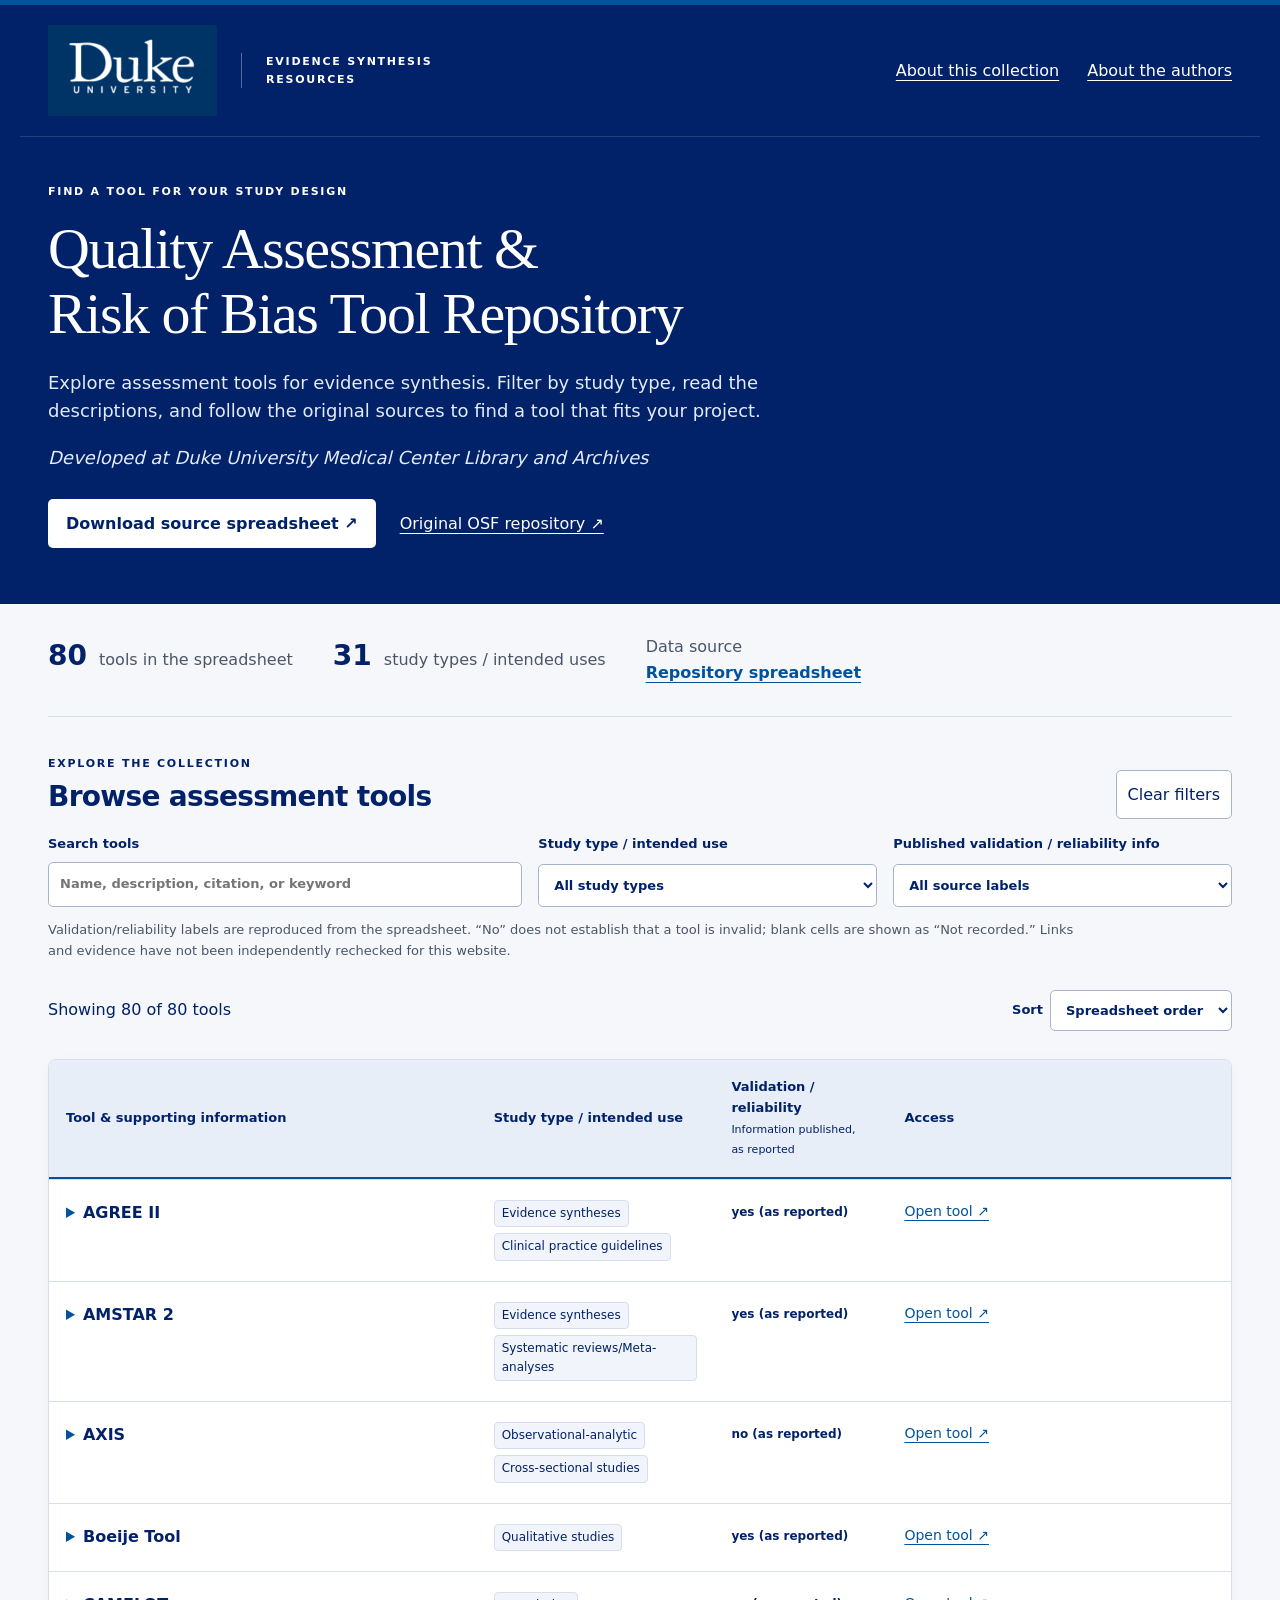
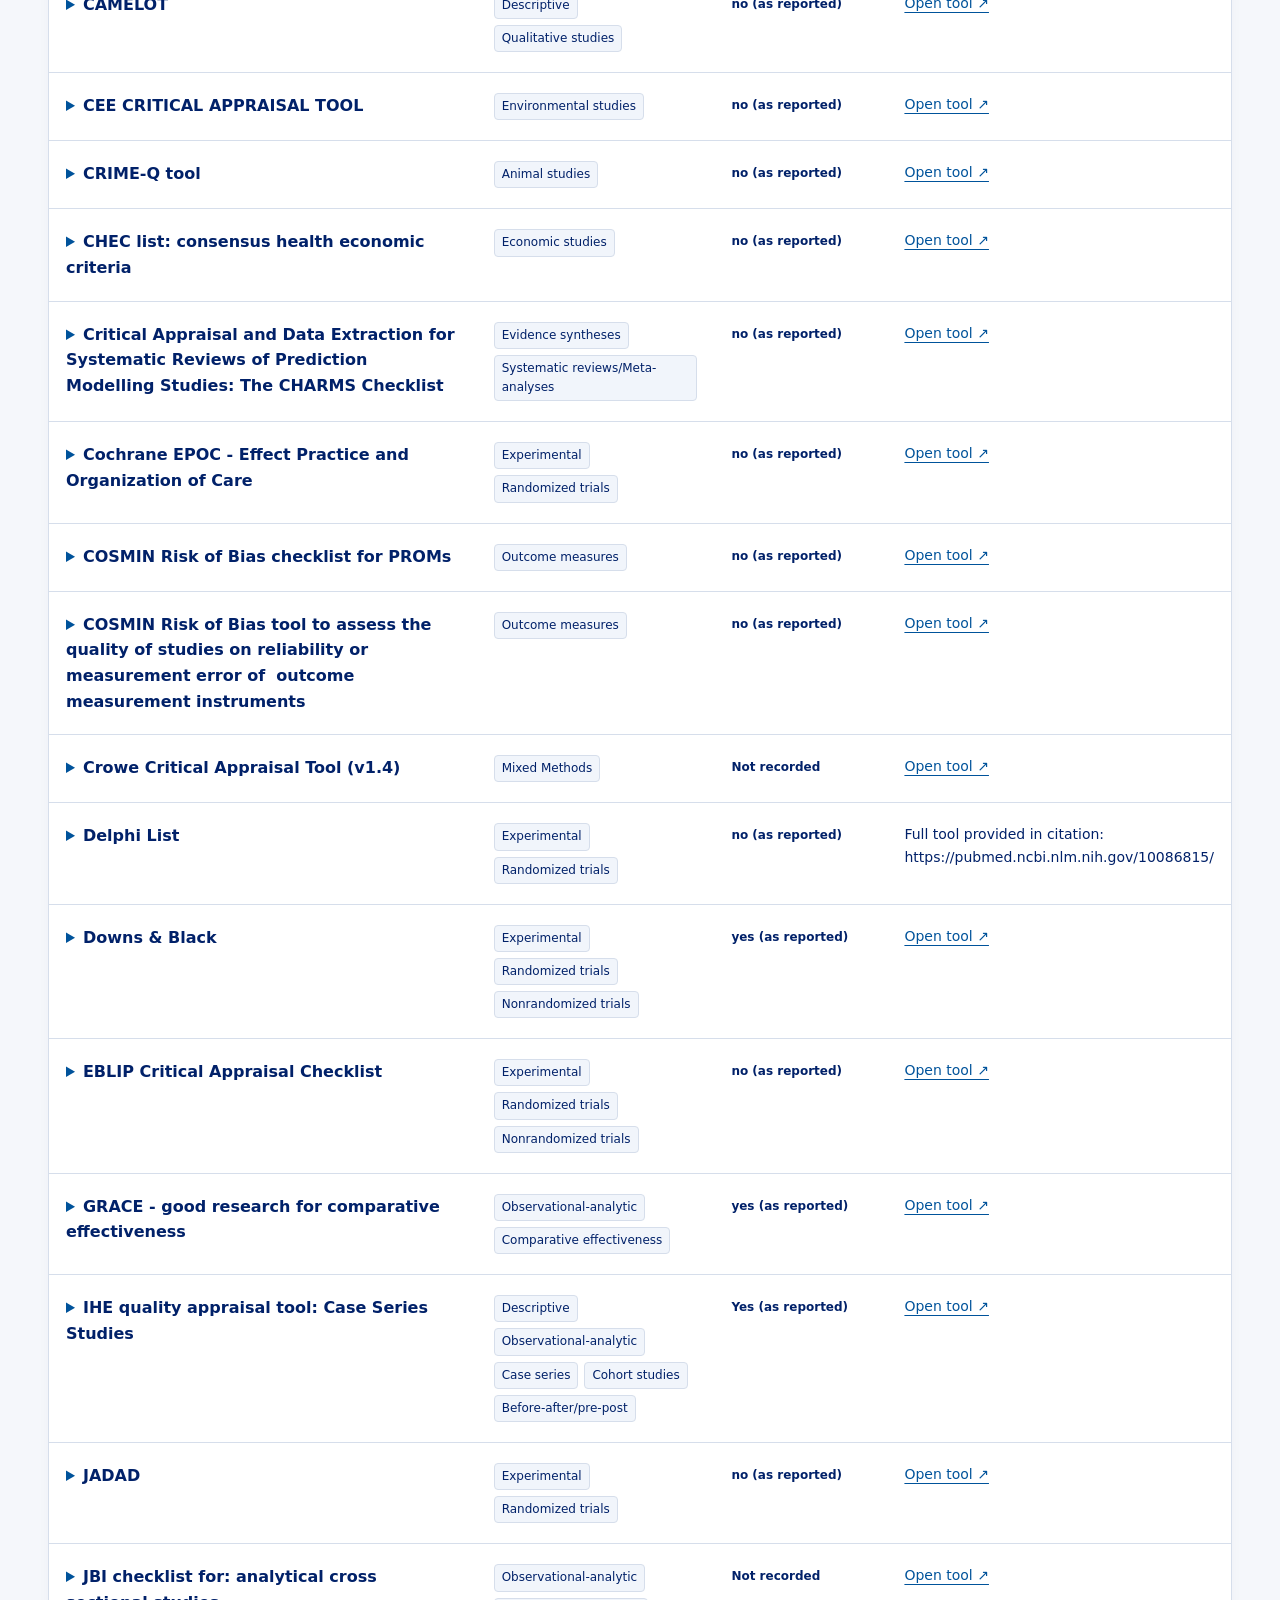
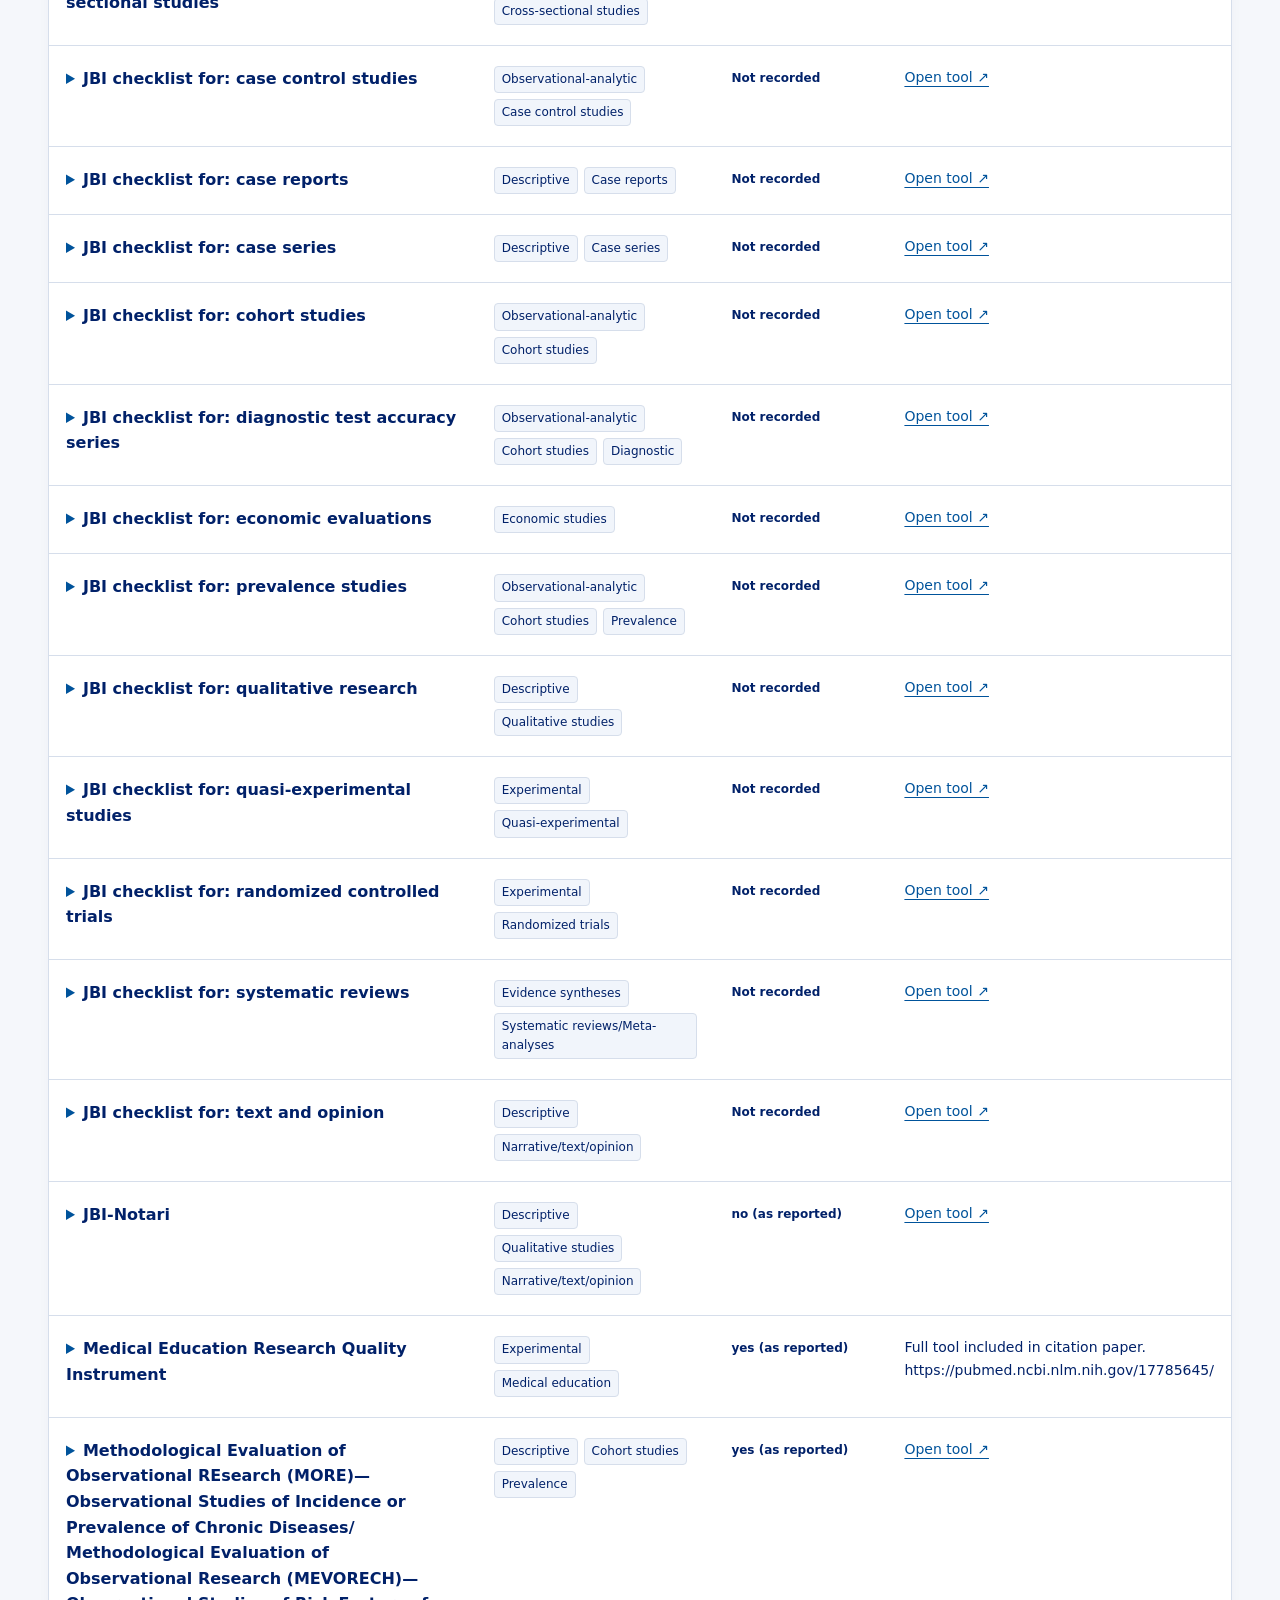
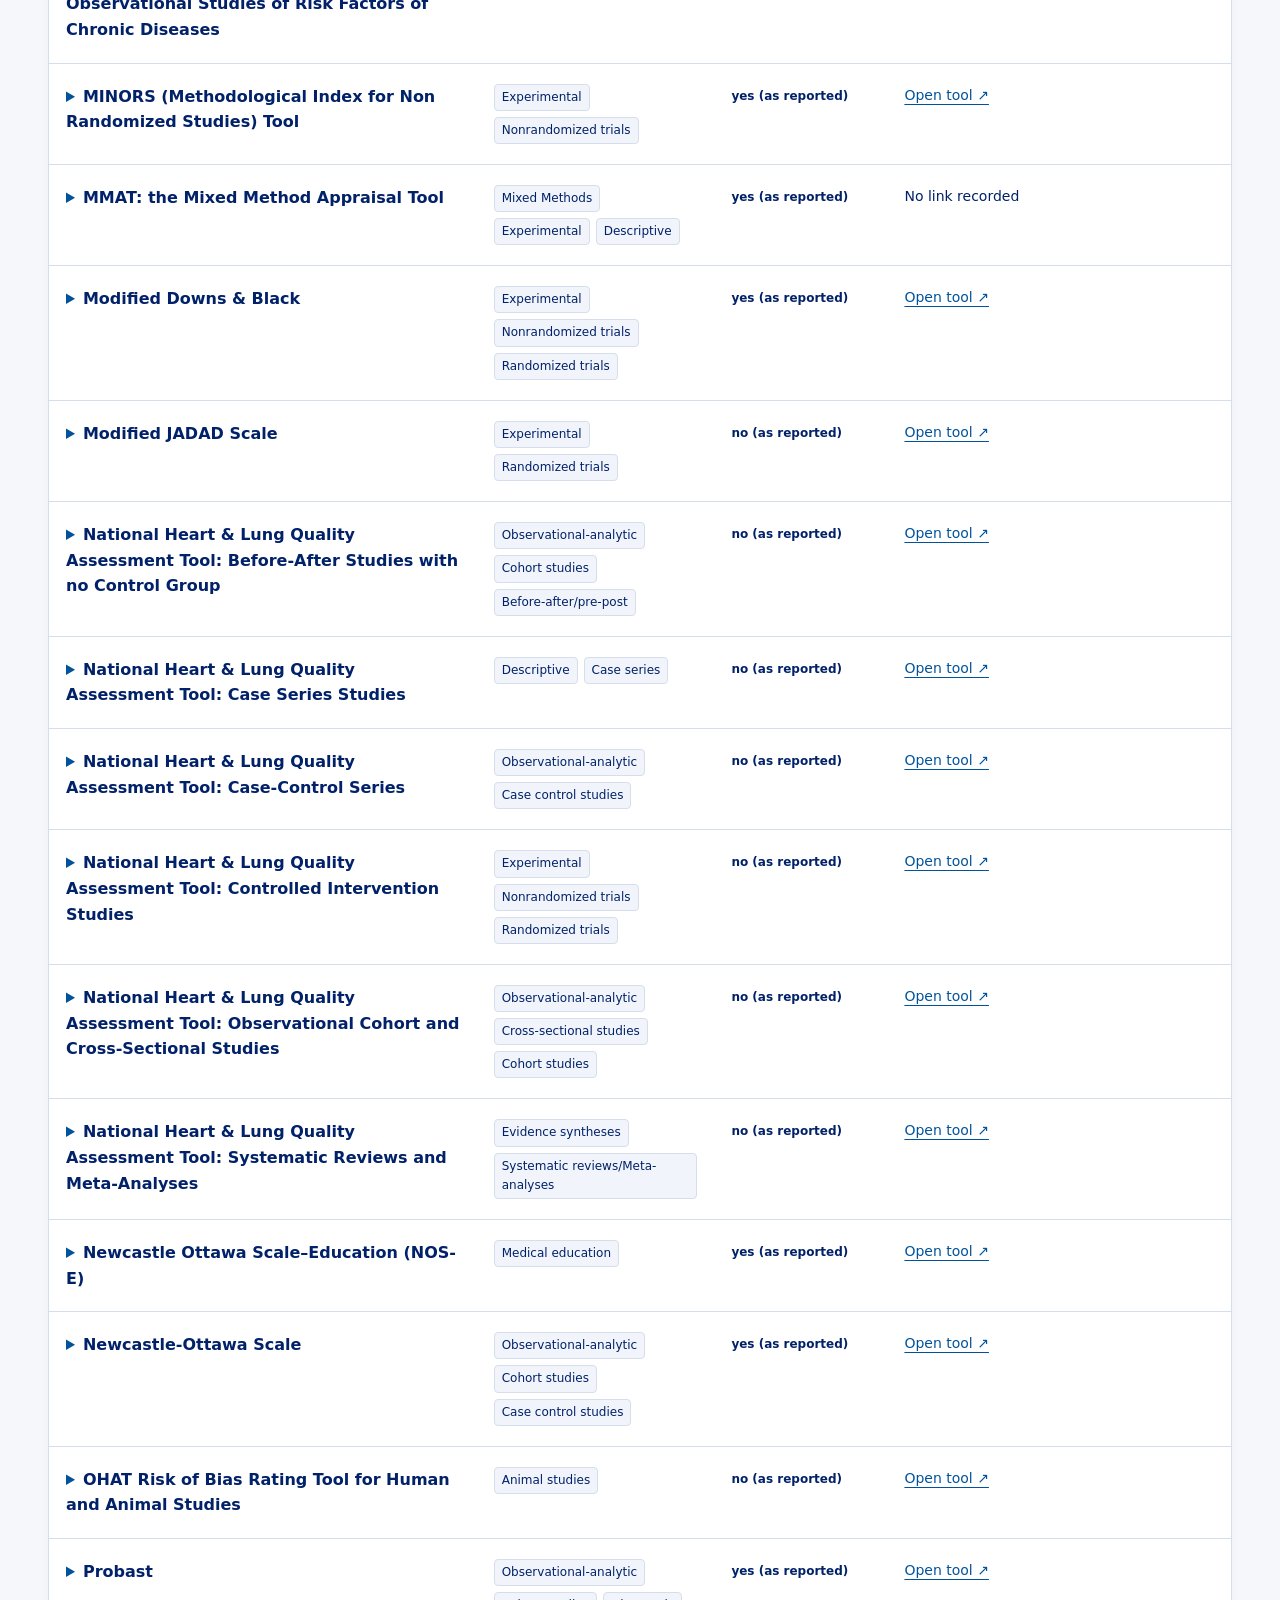
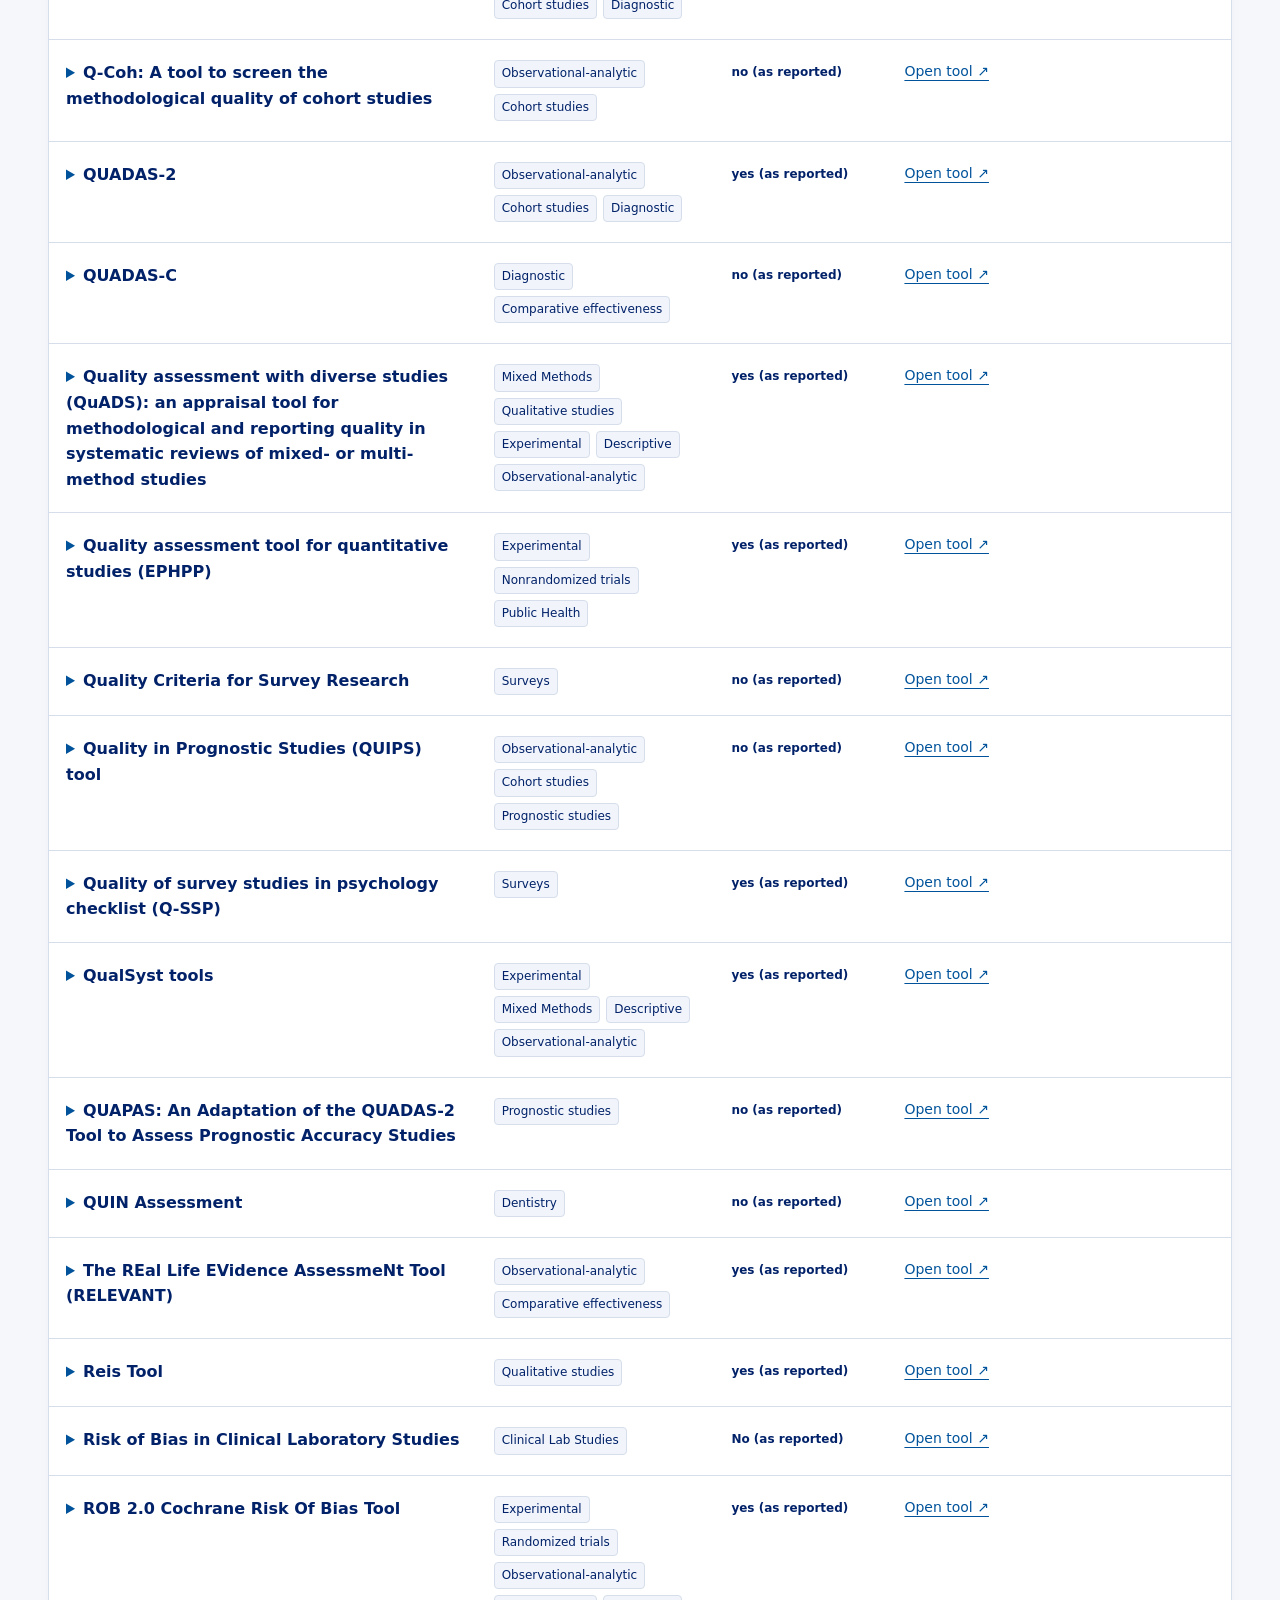
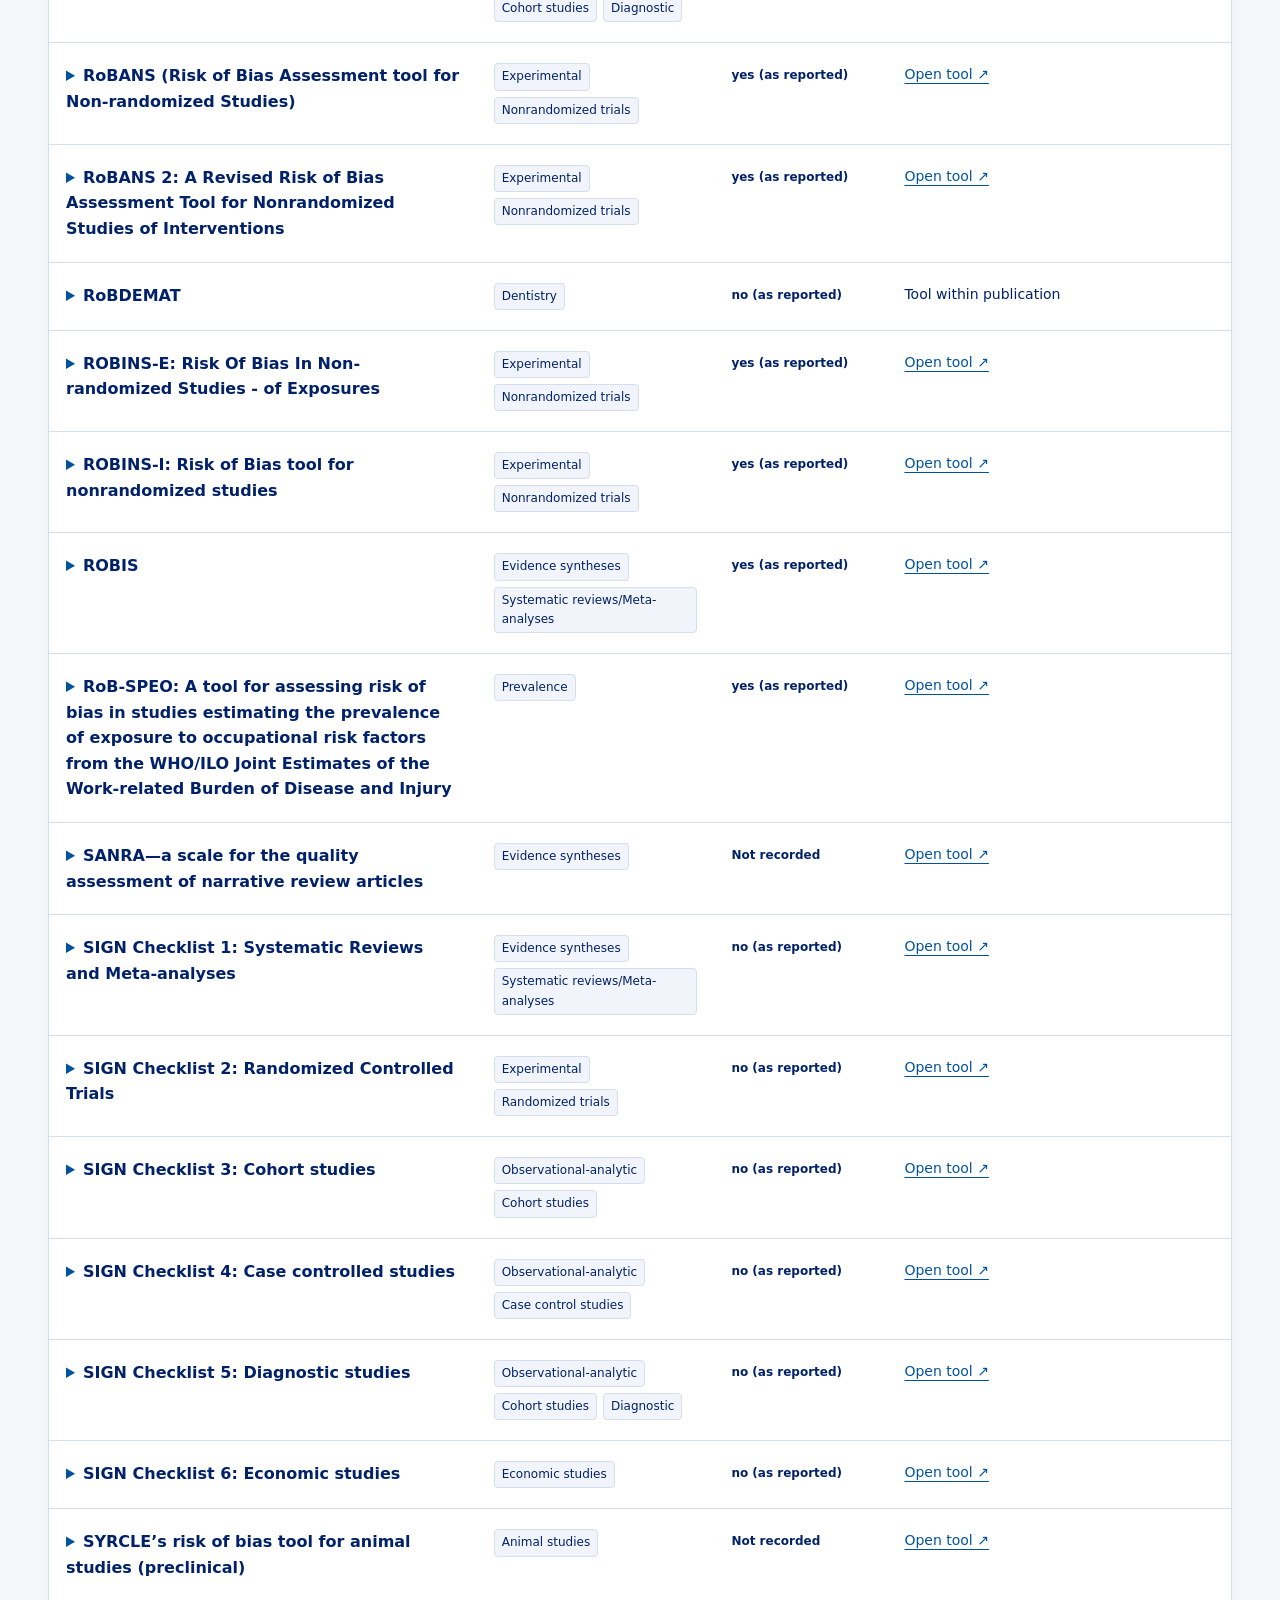
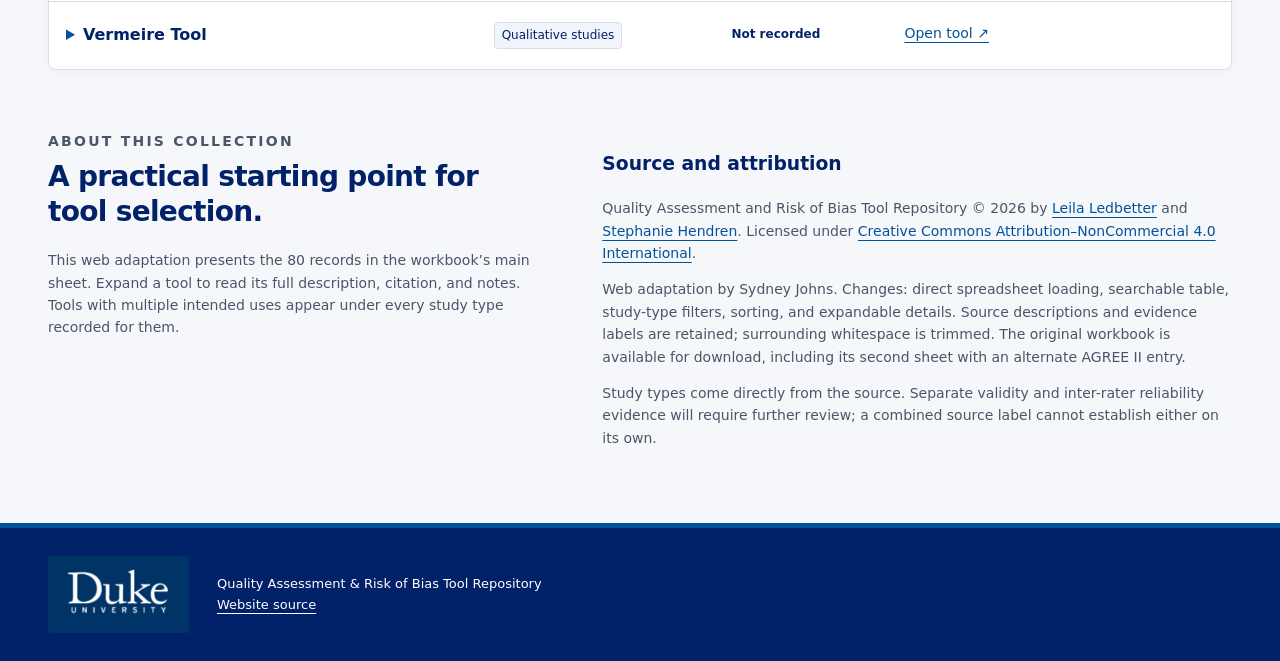
==== index.html @ 423aa3b7 "Add Duke Medical Center Library and Archives institutional attribution" ====
<!doctype html>
<html lang="en"><head><meta charset="utf-8"><meta name="viewport" content="width=device-width,initial-scale=1"><title>Quality Assessment & Risk of Bias Tool Repository</title><link rel="stylesheet" href="styles.css"><script src="vendor/xlsx.mini.min.js" defer></script><script src="workbook.js?v=1" defer></script><script src="app.js?v=workbook-1" defer></script></head><body>
<a class="skip" href="#directory">Skip to directory</a>
<header><nav><div class="brand-group"><a class="duke-brand" href="https://www.duke.edu/" aria-label="Duke University home"><img src="[data-uri]" alt="Duke University" width="282" height="142"></a><span class="brand">EVIDENCE SYNTHESIS RESOURCES</span></div><div class="nav-links"><a href="#about">About this collection</a><a href="authors.html">About the authors</a></div></nav><div class="hero"><p class="eyebrow">FIND A TOOL FOR YOUR STUDY DESIGN</p><h1>Quality Assessment &amp;<br>Risk of Bias Tool Repository</h1><p class="intro">Explore assessment tools for evidence synthesis. Filter by study type, read the descriptions, and follow the original sources to find a tool that fits your project.</p><p class="intro"><em>Developed at Duke University Medical Center Library and Archives</em></p><div class="actions"><a class="button" href="source-workbook.xlsx" download>Download source spreadsheet ↗</a><a href="https://osf.io/ws824/">Original OSF repository ↗</a></div></div></header>
<main><section class="summary" aria-label="Collection summary"><div><strong id="total">—</strong> tools in the spreadsheet</div><div><strong id="types">—</strong> study types / intended uses</div><div>Data source<br><strong class="date"><a href="source-workbook.xlsx" download>Repository spreadsheet</a></strong></div></section>
<section id="directory"><div class="section-heading"><div><p class="eyebrow">EXPLORE THE COLLECTION</p><h2>Browse assessment tools</h2></div><button id="reset" type="button">Clear filters</button></div>
<div class="filters"><label class="search">Search tools<input type="search" id="query" placeholder="Name, description, citation, or keyword"></label><label>Study type / intended use<select id="study"><option value="">All study types</option></select></label><label>Published validation / reliability info<select id="evidence"><option value="">All source labels</option><option value="yes">Yes (as reported)</option><option value="no">No (as reported)</option><option value="blank">Not recorded</option></select></label></div>
<p class="note">Validation/reliability labels are reproduced from the spreadsheet. “No” does not establish that a tool is invalid; blank cells are shown as “Not recorded.” Links and evidence have not been independently rechecked for this website.</p>
<div class="results-bar"><p id="count" role="status" aria-live="polite">Loading tools from the spreadsheet…</p><label>Sort<select id="sort"><option value="source">Spreadsheet order</option><option value="az">Tool name A–Z</option><option value="za">Tool name Z–A</option></select></label></div>
<p id="load-error" class="note" hidden></p><div class="table-wrap" tabindex="0" aria-label="Assessment tools table; scroll horizontally on small screens"><table><caption class="sr-only">Assessment tools from Sheet1. Expand a tool to read its description, citation and notes.</caption><thead><tr><th scope="col">Tool &amp; supporting information</th><th scope="col">Study type / intended use</th><th scope="col">Validation / reliability<br><span class="sub">Information published, as reported</span></th><th scope="col">Access</th></tr></thead><tbody id="rows"></tbody></table></div><p id="empty" hidden>No tools match these filters. Try a broader search or clear the filters.</p><noscript>Enable JavaScript to browse this directory, or download the source spreadsheet above.</noscript></section>
<section id="about" class="about"><div><p class="eyebrow">ABOUT THIS COLLECTION</p><h2>A practical starting point for tool selection.</h2><p>This web adaptation presents the <span class="tool-count">tool</span> records in the workbook’s main sheet. Expand a tool to read its full description, citation, and notes. Tools with multiple intended uses appear under every study type recorded for them.</p></div><div><h3>Source and attribution</h3><p>Quality Assessment and Risk of Bias Tool Repository © 2026 by <a href="authors.html#leila-ledbetter">Leila Ledbetter</a> and <a href="authors.html#steph-hendren">Stephanie Hendren</a>. Licensed under <a href="https://creativecommons.org/licenses/by-nc/4.0/">Creative Commons Attribution–NonCommercial 4.0 International</a>.</p><p>Web adaptation by Sydney Johns. Changes: direct spreadsheet loading, searchable table, study-type filters, sorting, and expandable details. Source descriptions and evidence labels are retained; surrounding whitespace is trimmed. The original workbook is available for download, including its second sheet with an alternate AGREE II entry.</p><p>Study types come directly from the source. Separate validity and inter-rater reliability evidence will require further review; a combined source label cannot establish either on its own.</p></div></section></main><footer><div class="footer-inner"><a class="duke-brand footer-brand" href="https://www.duke.edu/" aria-label="Duke University home"><img src="[data-uri]" alt="Duke University" width="282" height="142"></a><p>Quality Assessment &amp; Risk of Bias Tool Repository<br><a href="https://github.com/syd-kiwi/risk-bias-demo">Website source</a></p></div></footer></body></html>
---- styles.css ----
:root{--ink:#012169;--muted:#4b5568;--line:#d6deeb;--paper:#f5f7fb;--accent:#ffffff}*{box-sizing:border-box}html{scroll-behavior:smooth}body{margin:0;background:var(--paper);color:var(--ink);font:16px/1.6 system-ui,sans-serif}a{color:#00539b;text-underline-offset:4px}header{background:#012169;color:#fff}nav{display:flex;justify-content:space-between;gap:20px;border-bottom:1px solid #ffffff25;padding:24px 0}header a{color:#ffffff}nav,.hero,main,footer{max-width:1240px;margin:auto}nav,.hero{margin:0 auto;padding-left:28px;padding-right:28px}.brand,.eyebrow{font-size:11px;letter-spacing:.16em;font-weight:750}.hero{padding-top:46px;padding-bottom:56px}h1{font-family:Georgia,serif;font-size:clamp(34px,4.8vw,58px);font-weight:400;line-height:1.12;letter-spacing:-.025em;margin:16px 0 22px}.intro{max-width:750px;color:#e3ebf7;font-size:18px}.actions{display:flex;gap:24px;align-items:center;flex-wrap:wrap;margin-top:26px}.button{background:var(--accent);color:#012169;padding:12px 18px;text-decoration:none;font-weight:650;border-radius:5px}main{padding:0 28px}.summary{display:flex;gap:40px;flex-wrap:wrap;padding:30px 0;border-bottom:1px solid var(--line);color:var(--muted)}.summary strong{font-size:28px;color:var(--ink);margin-right:7px}.summary .date{font-size:16px}.section-heading{display:flex;justify-content:space-between;align-items:center;gap:16px;margin-top:38px}h2{font-size:28px;letter-spacing:-.025em;line-height:1.25;margin:7px 0 20px}.eyebrow{margin:0}.filters{display:grid;grid-template-columns:1.4fr 1fr 1fr;gap:16px}label{font-size:13px;font-weight:650;display:grid;gap:7px}input,select,button{font:inherit;padding:11px;border:1px solid #a7b5cc;border-radius:5px;background:#fff;color:var(--ink);min-width:0}button{cursor:pointer}input,select{width:100%}.note{font-size:13px;color:var(--muted);max-width:1050px}.results-bar{display:flex;justify-content:space-between;align-items:center;margin:20px 0;gap:16px}.results-bar label{display:flex;align-items:center;white-space:nowrap}.table-wrap{overflow:auto;background:white;border:1px solid var(--line);border-radius:8px}table{width:100%;border-collapse:collapse;text-align:left;min-width:760px}th{background:#e8eef7;padding:17px;font-size:13px}th:first-child{width:49%}th:nth-child(2){width:23%}th:nth-child(3){width:18%}td{padding:20px 17px;vertical-align:top;border-top:1px solid var(--line);font-size:14px}.sub{font-size:11px;font-weight:400}summary{font-size:16px;font-weight:650;cursor:pointer}details p{white-space:pre-wrap;overflow-wrap:anywhere}details h3{font-size:12px;text-transform:uppercase;letter-spacing:.07em;margin-bottom:4px}details p{margin-top:4px}.tags{display:flex;flex-wrap:wrap;gap:6px}.tag{font-size:12px;border:1px solid var(--line);border-radius:4px;padding:3px 7px;background:#f1f5fb}.evidence{font-size:12px;font-weight:600}.source-row{color:var(--muted);font-size:12px}.about{display:grid;grid-template-columns:1fr 1.3fr;gap:70px;padding:60px 0}.about p{color:var(--muted);font-size:14px}footer{border-top:1px solid var(--line);padding:26px 28px;color:var(--muted);font-size:13px}:focus-visible{outline:3px solid #b58500;outline-offset:3px}.skip,.sr-only{position:absolute;width:1px;height:1px;overflow:hidden;clip-path:inset(50%)}.skip:focus{width:auto;height:auto;clip-path:none;background:white;padding:10px;z-index:2}#empty{padding:30px;background:white}@media(max-width:760px){.filters,.about{grid-template-columns:1fr}.about{gap:20px}.summary{gap:18px}.results-bar{align-items:flex-start;flex-direction:column}nav{font-size:12px}main{padding:0 16px}.hero{padding:35px 20px}.section-heading{align-items:flex-start}h2{font-size:24px}}

/* Duke identity and responsive wordmarks */
header{border-top:5px solid #00539b}nav{align-items:center;padding-top:20px;padding-bottom:20px}.brand-group{display:flex;align-items:center;gap:24px;min-width:0}.duke-brand{display:inline-flex;flex-shrink:0;background:#003366;padding:10px 14px;border-radius:2px;text-decoration:none}.duke-brand img{display:block;width:141px;height:auto;max-width:100%}.brand{padding-left:24px;border-left:1px solid #ffffff55;max-width:230px}.button{color:#012169}.button:hover{background:#e8eef7}main a:hover{color:#012169}button:hover{background:#e8eef7;border-color:#00539b}input:focus,select:focus{border-color:#00539b}.table-wrap{box-shadow:0 2px 12px #01216908}th{color:#012169;border-bottom:2px solid #00539b}tbody tr:hover{background:#f5f7fb}summary::marker{color:#00539b}footer{max-width:none;background:#012169;color:#fff;border-top:5px solid #00539b;padding:28px}.footer-inner{max-width:1184px;margin:auto;display:flex;align-items:center;gap:28px}.footer-brand img{width:113px}footer a{color:#fff}footer p{margin:0}.skip:focus{color:#012169}@media(max-width:760px){nav{gap:16px;flex-wrap:wrap;padding-left:20px;padding-right:20px}.brand-group{gap:14px}.brand{padding-left:14px;font-size:9px;max-width:165px}.duke-brand{padding:8px 10px}.duke-brand img{width:113px}.footer-inner{flex-direction:column;align-items:flex-start;gap:18px}.hero{padding-top:32px;padding-bottom:40px}}@media(prefers-reduced-motion:reduce){html{scroll-behavior:auto}}

/* Author profiles */
.nav-links{display:flex;align-items:center;gap:28px;flex-wrap:wrap}.nav-links [aria-current="page"]{font-weight:700;text-decoration-thickness:2px}.authors-hero{padding-top:38px;padding-bottom:42px}.authors-main{max-width:1120px;padding-top:12px;padding-bottom:44px}.author-profile{display:grid;grid-template-columns:240px minmax(0,1fr);align-items:center;gap:48px;padding:48px 0;border-bottom:1px solid var(--line);scroll-margin-top:24px}.author-photo{display:block;width:240px;height:280px;object-fit:cover;object-position:center 35%;border-radius:4px;background:#e8eef7}.author-bio h2{font-family:Georgia,serif;font-size:34px;font-weight:400;margin:8px 0 12px}.author-role{font-size:15px;line-height:1.6;font-weight:650;color:var(--muted);margin:0 0 18px}.author-bio>p:not(.eyebrow):not(.author-role){max-width:660px;color:#374151}.profile-link{display:inline-block;font-size:15px;font-weight:650;margin-top:6px}.author-source-note{font-size:12px;color:var(--muted);margin-top:28px}@media(max-width:760px){.nav-links{gap:18px}.author-profile{grid-template-columns:1fr;gap:24px;padding:32px 0}.author-photo{width:200px;height:230px}.author-bio h2{font-size:29px}.authors-main{padding-top:0}.authors-hero h1{font-size:38px}}

.author-photo{height:240px}@media(max-width:760px){.author-photo{height:200px}}
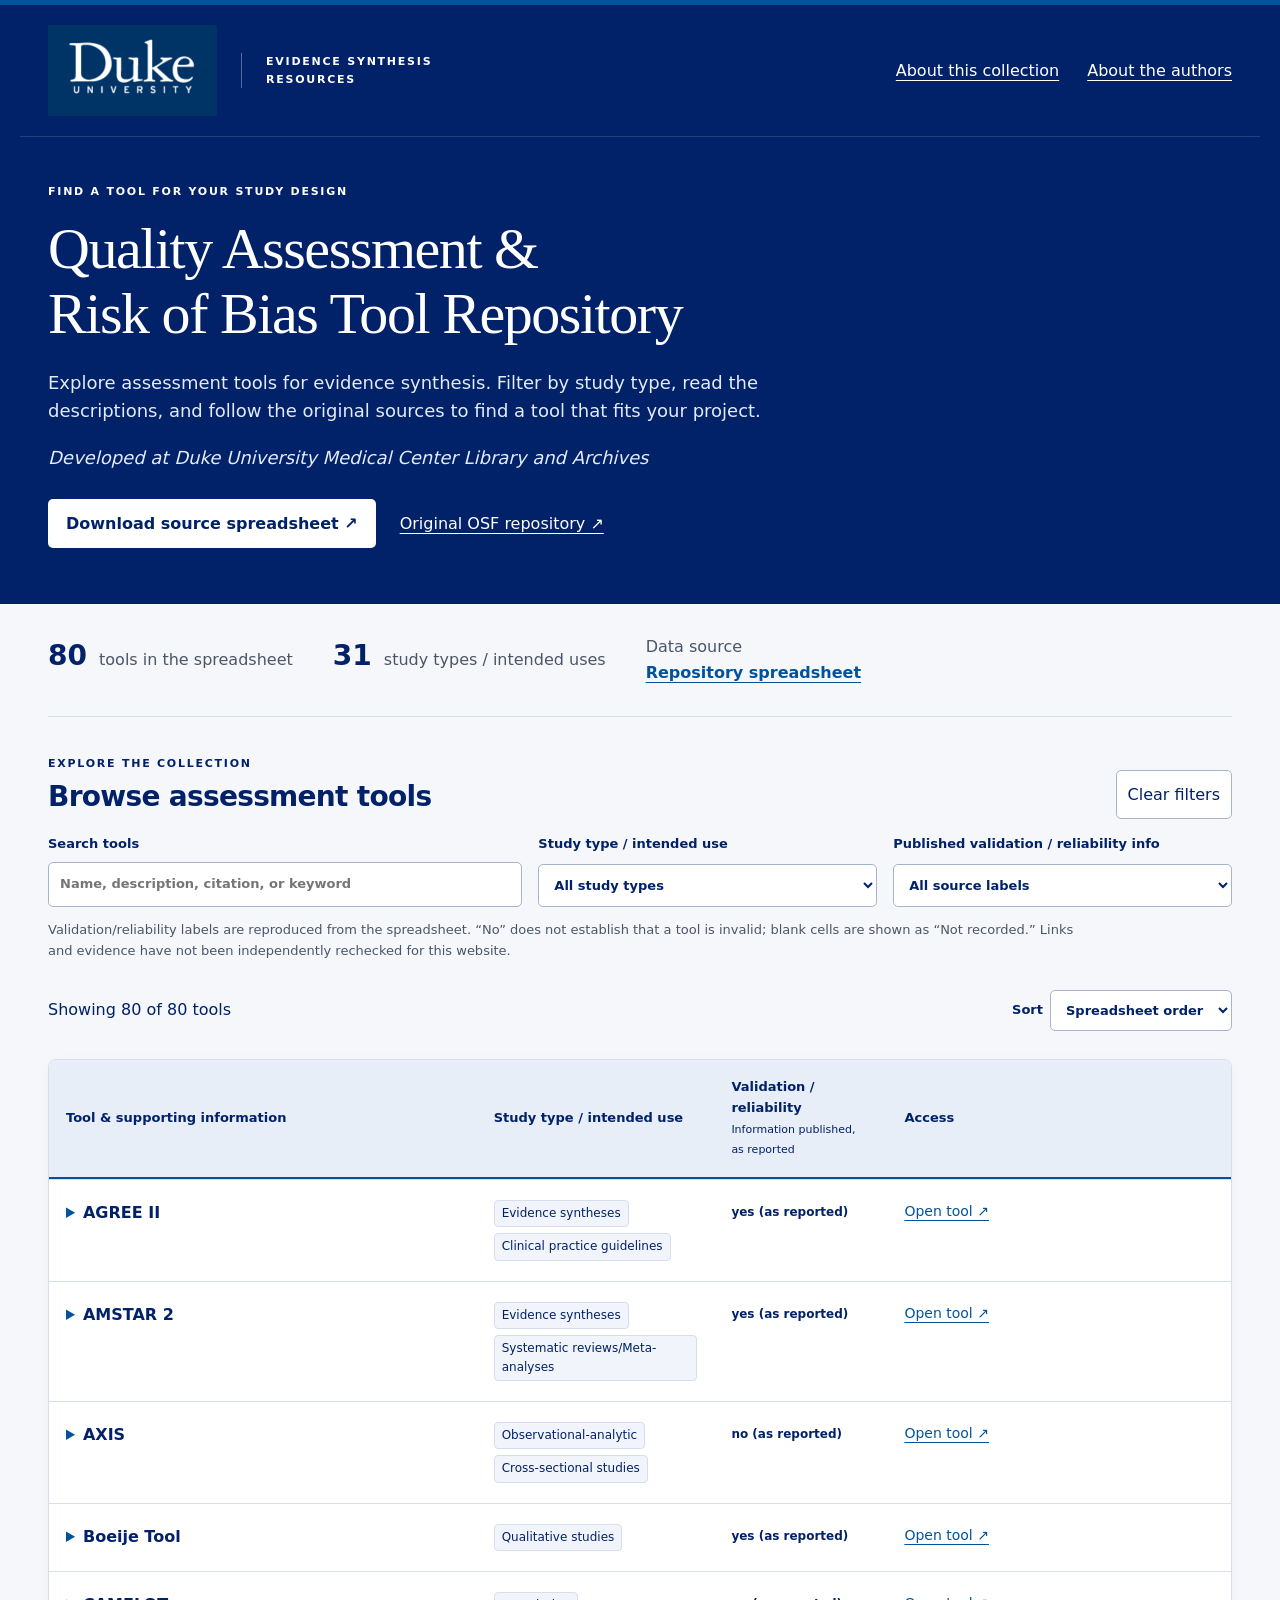
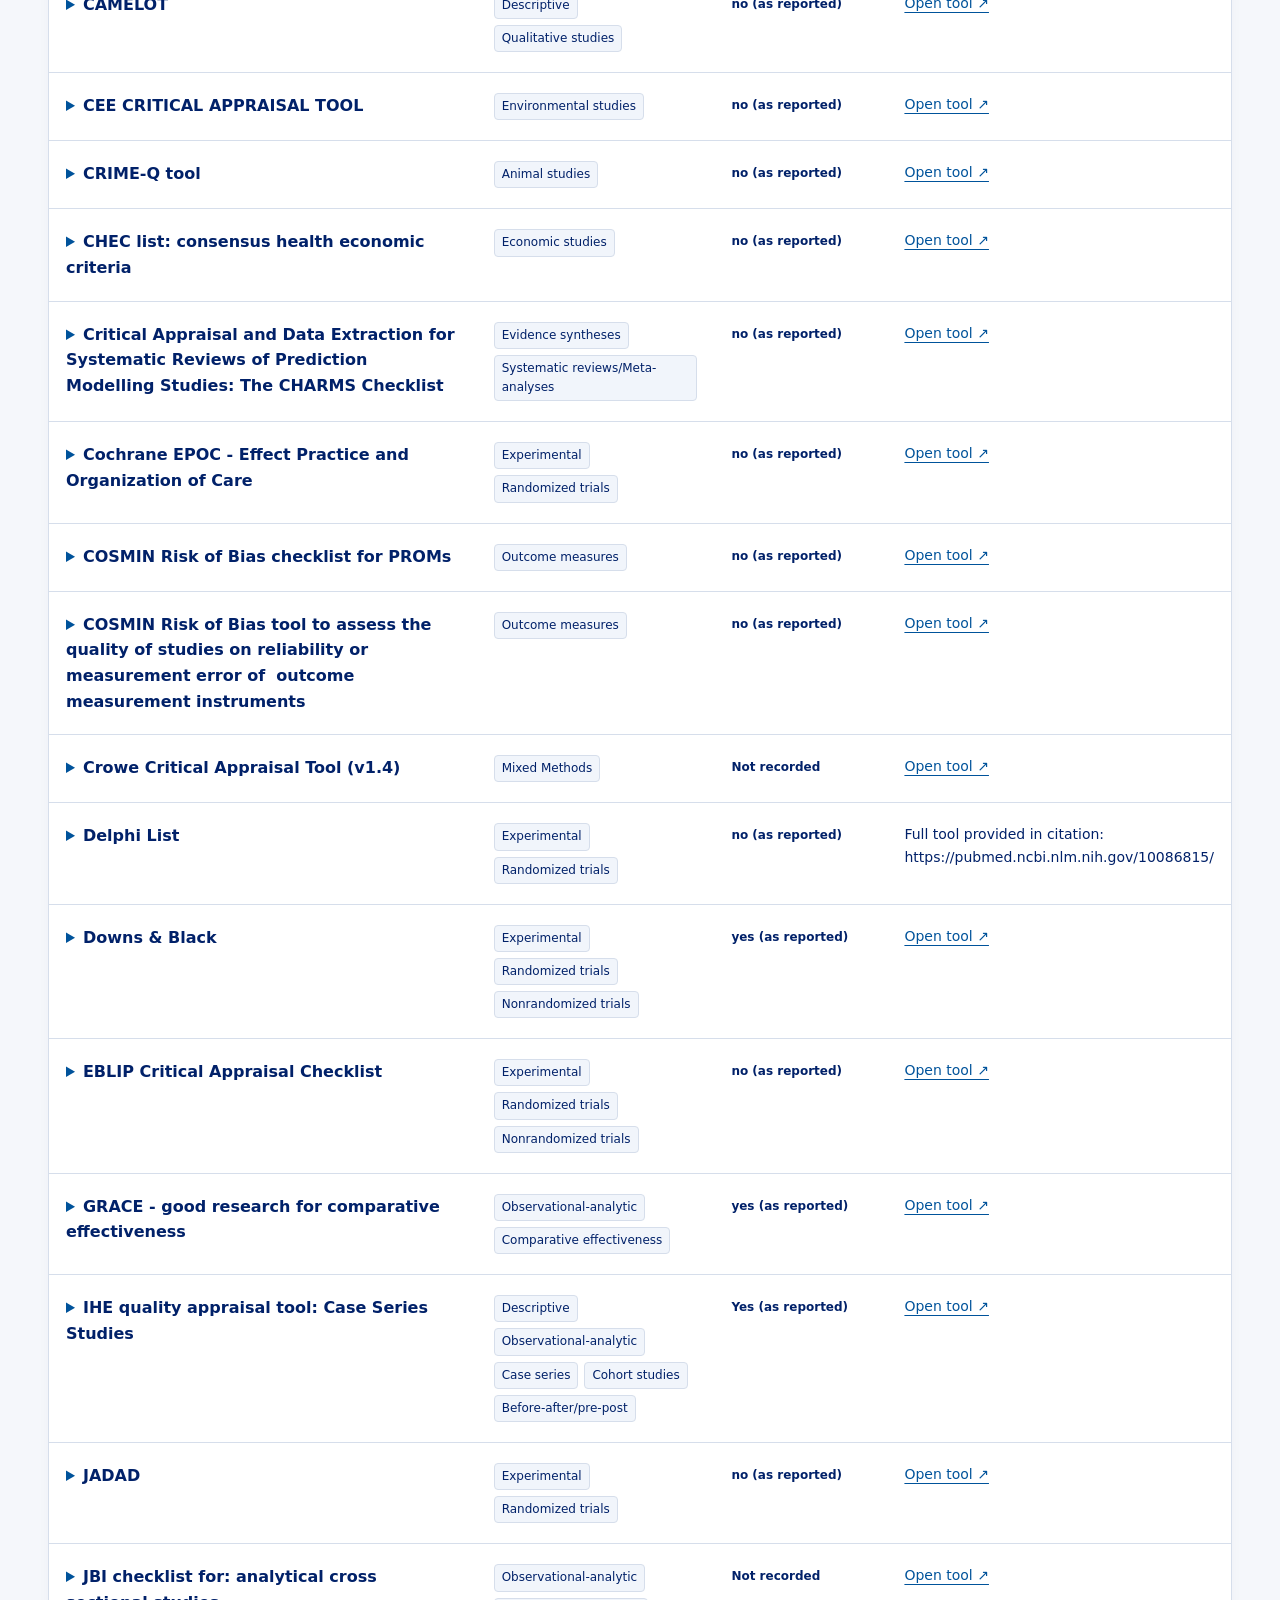
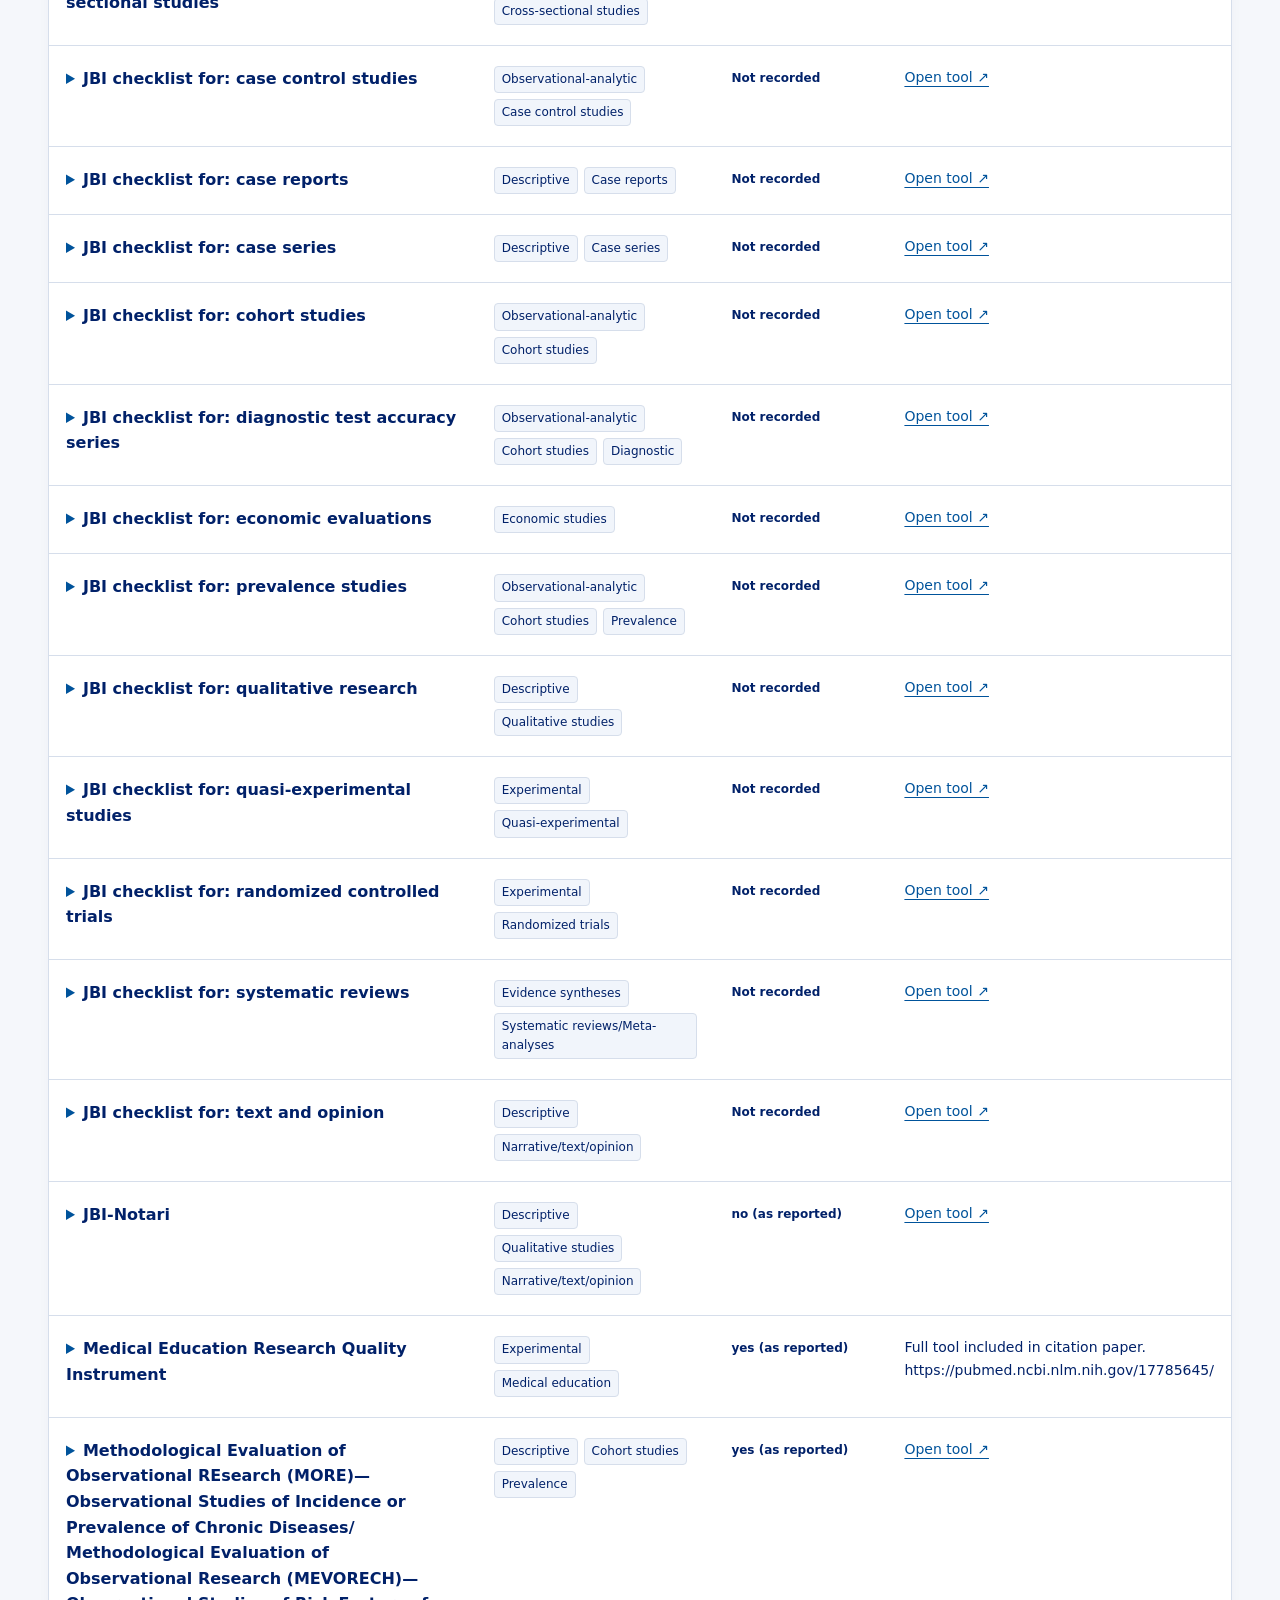
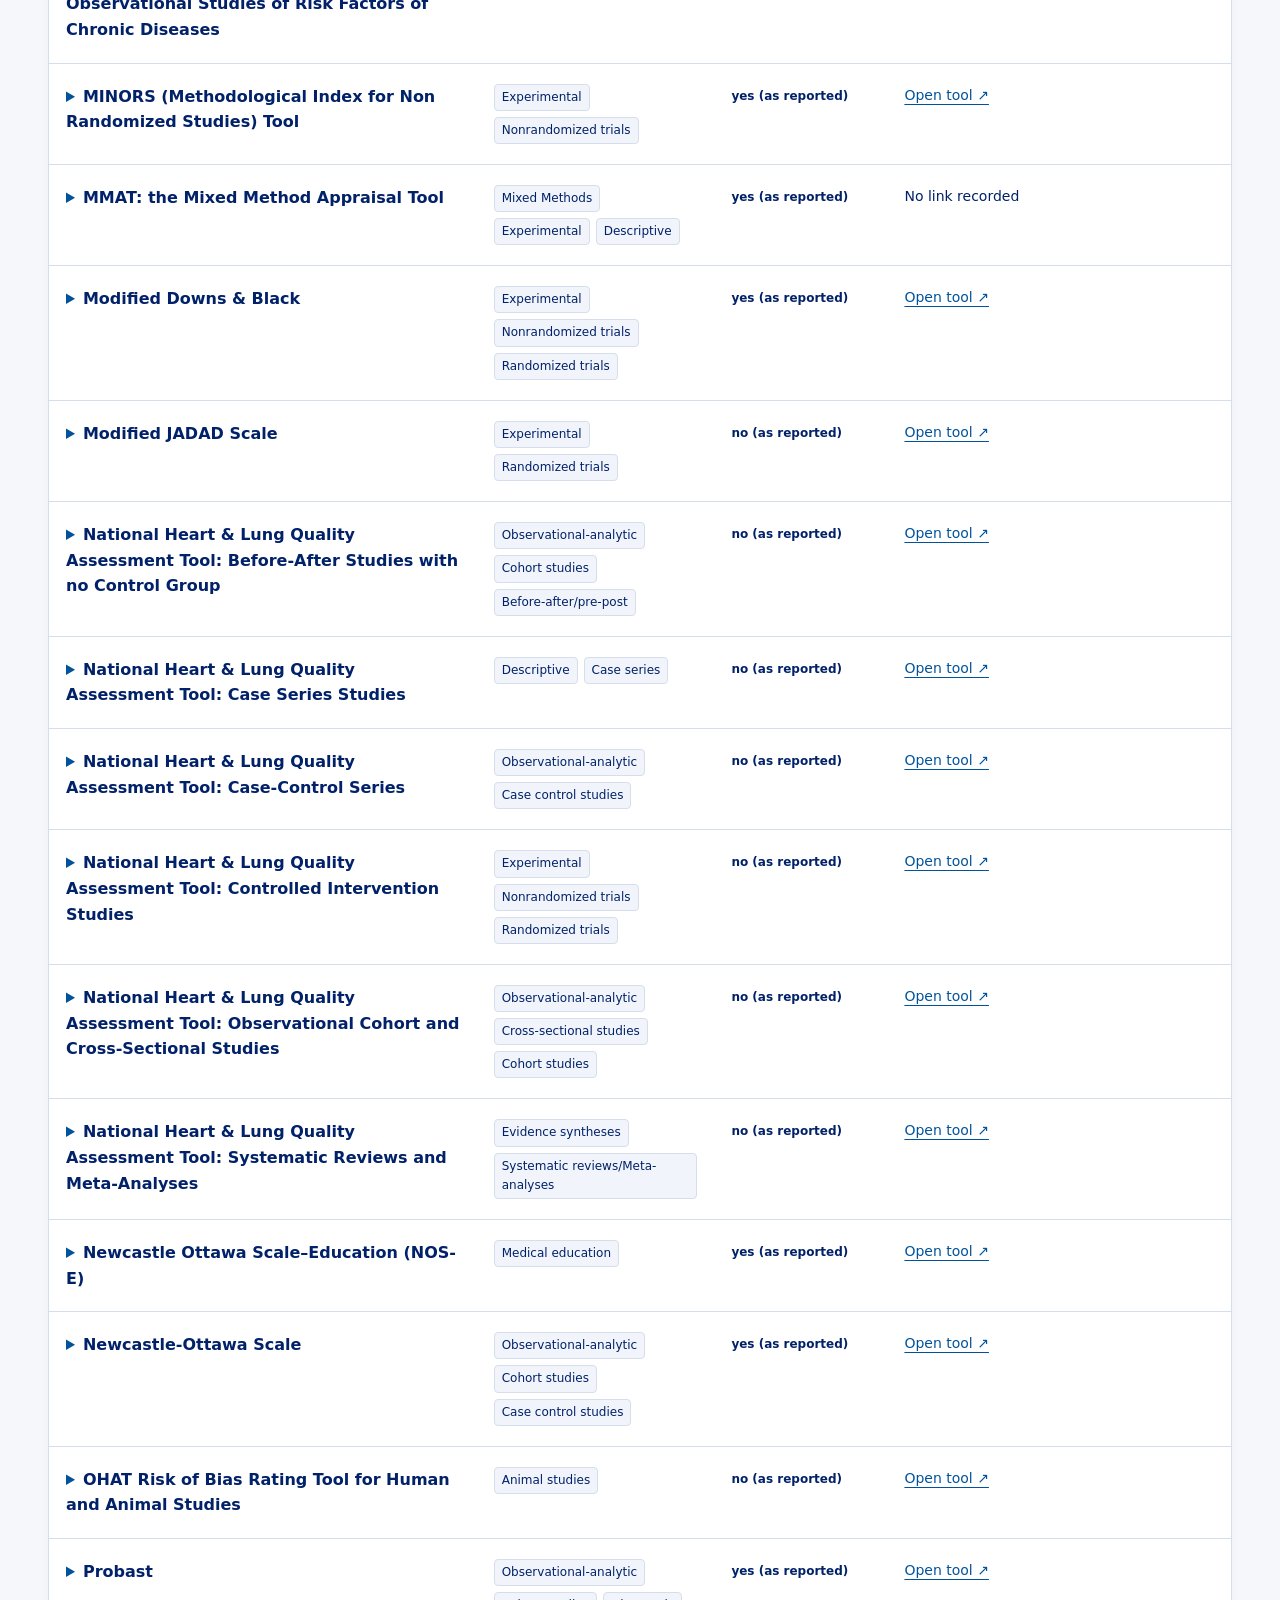
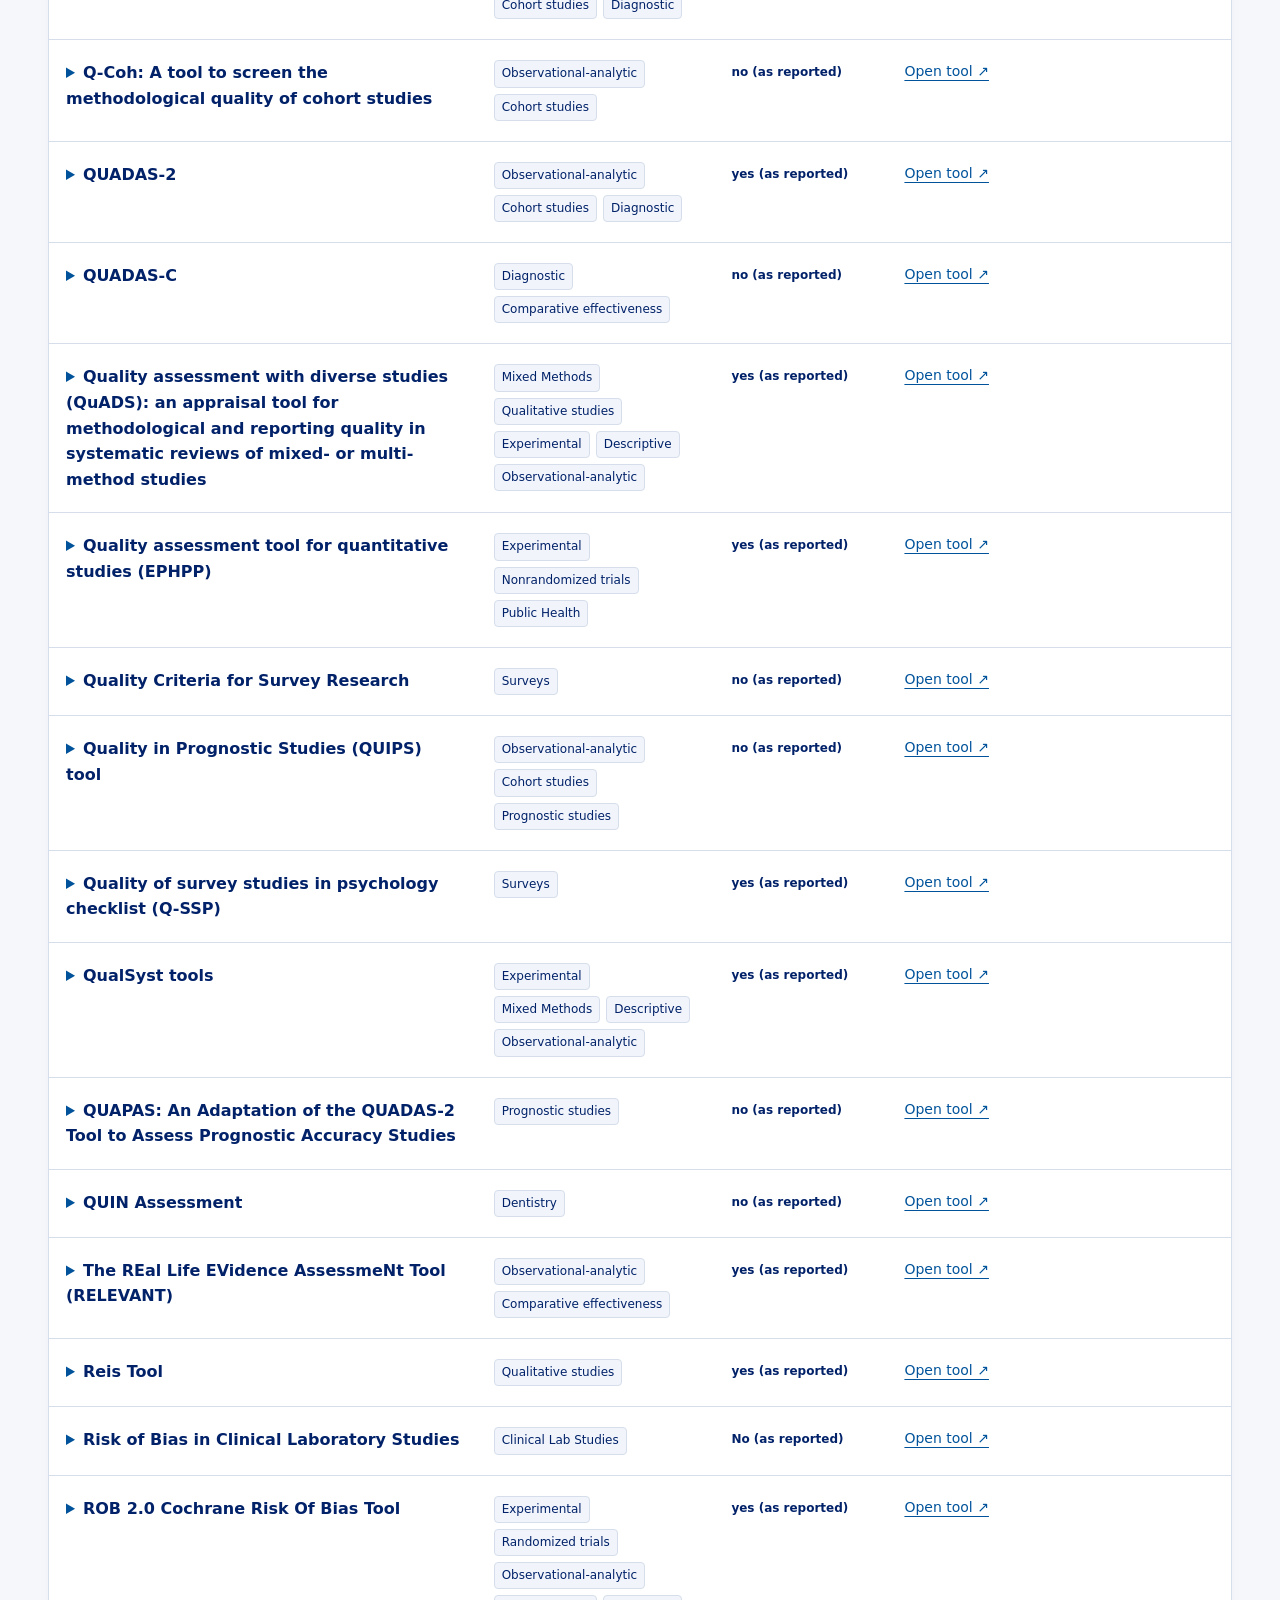
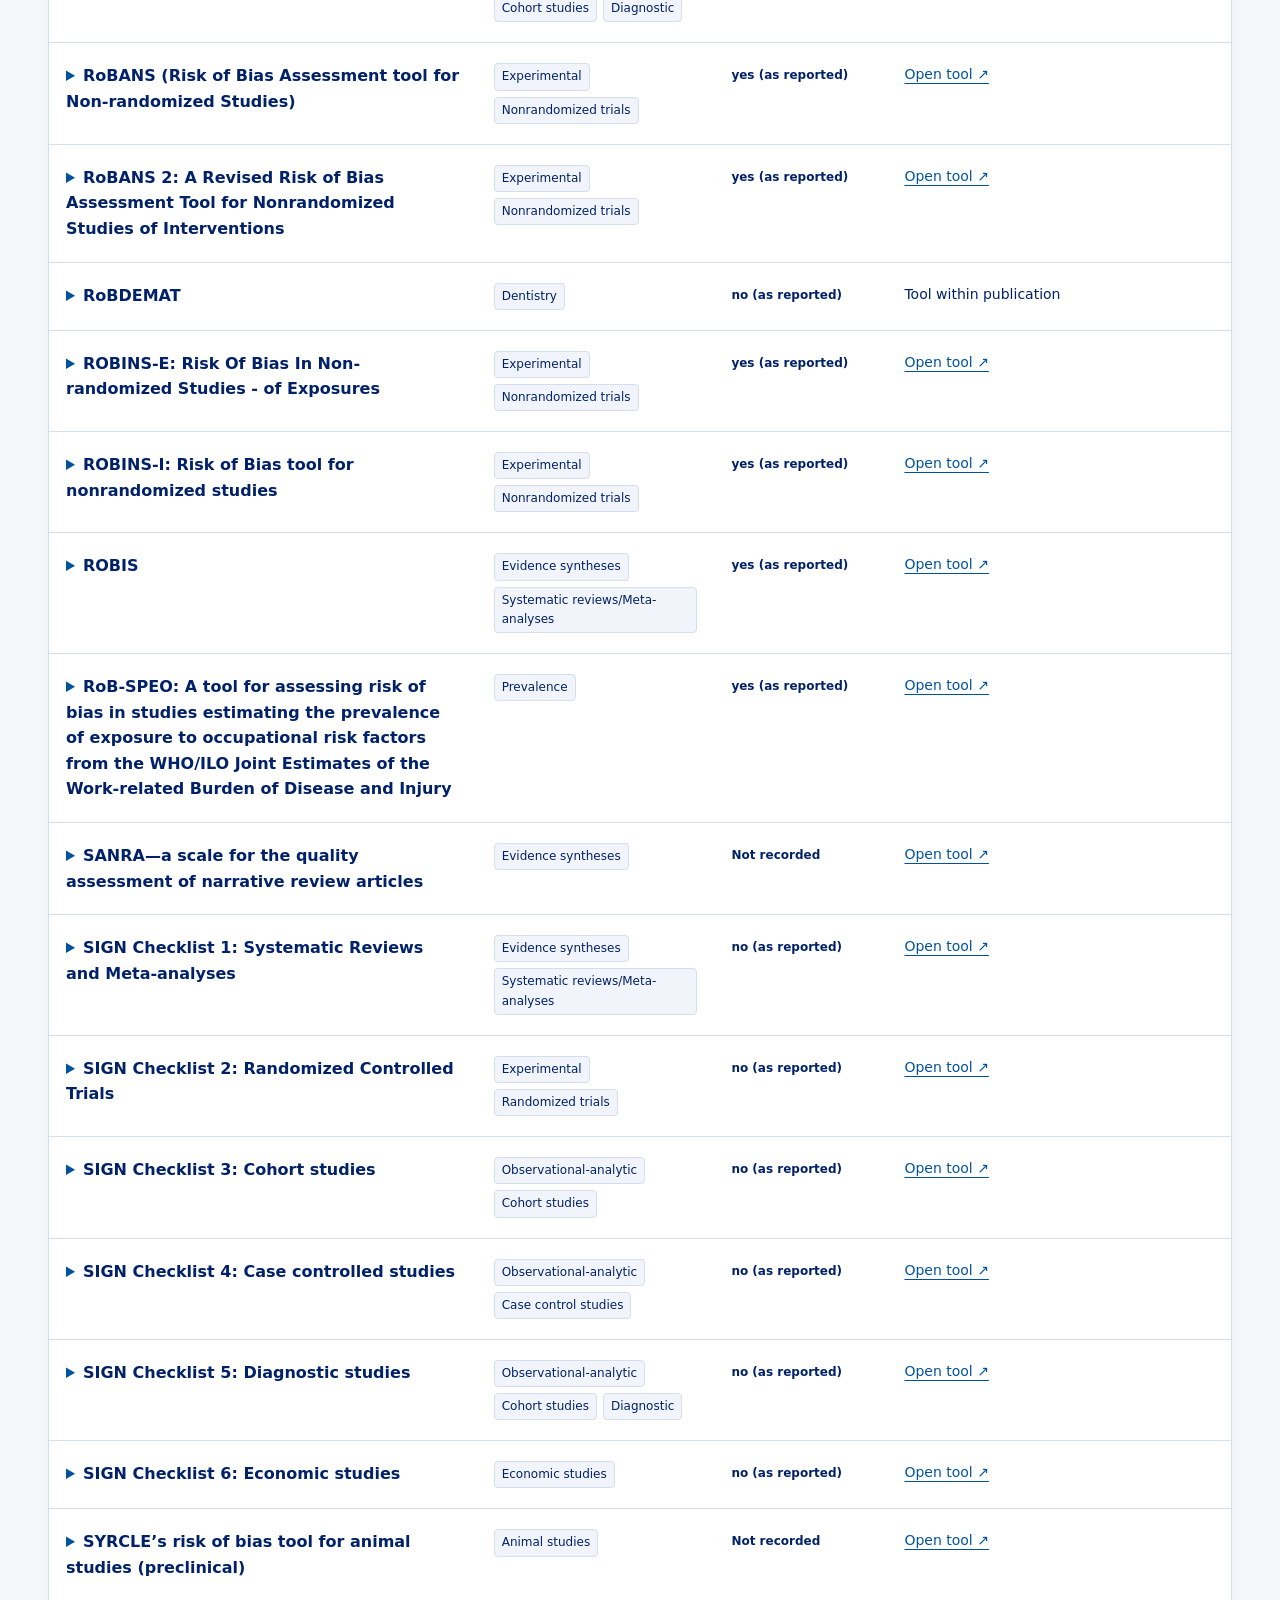
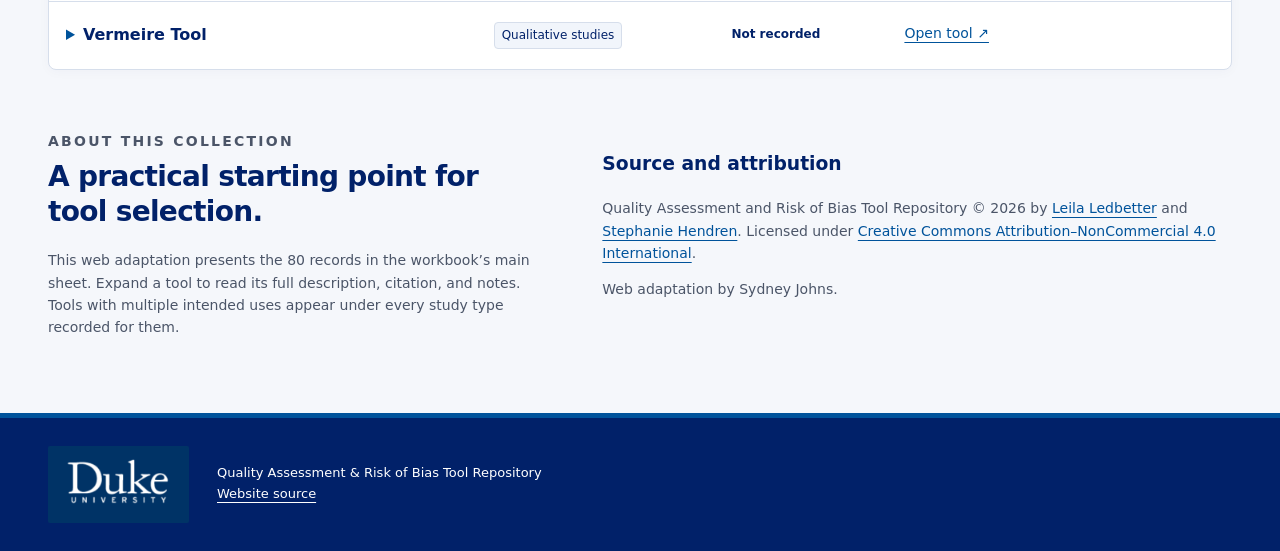
==== commit be618a6c: "Remove implementation notes and evidence commentary from About section" ====
--- a/index.html
+++ b/index.html
@@ -8,4 +8,4 @@
 <p class="note">Validation/reliability labels are reproduced from the spreadsheet. “No” does not establish that a tool is invalid; blank cells are shown as “Not recorded.” Links and evidence have not been independently rechecked for this website.</p>
 <div class="results-bar"><p id="count" role="status" aria-live="polite">Loading tools from the spreadsheet…</p><label>Sort<select id="sort"><option value="source">Spreadsheet order</option><option value="az">Tool name A–Z</option><option value="za">Tool name Z–A</option></select></label></div>
 <p id="load-error" class="note" hidden></p><div class="table-wrap" tabindex="0" aria-label="Assessment tools table; scroll horizontally on small screens"><table><caption class="sr-only">Assessment tools from Sheet1. Expand a tool to read its description, citation and notes.</caption><thead><tr><th scope="col">Tool &amp; supporting information</th><th scope="col">Study type / intended use</th><th scope="col">Validation / reliability<br><span class="sub">Information published, as reported</span></th><th scope="col">Access</th></tr></thead><tbody id="rows"></tbody></table></div><p id="empty" hidden>No tools match these filters. Try a broader search or clear the filters.</p><noscript>Enable JavaScript to browse this directory, or download the source spreadsheet above.</noscript></section>
-<section id="about" class="about"><div><p class="eyebrow">ABOUT THIS COLLECTION</p><h2>A practical starting point for tool selection.</h2><p>This web adaptation presents the <span class="tool-count">tool</span> records in the workbook’s main sheet. Expand a tool to read its full description, citation, and notes. Tools with multiple intended uses appear under every study type recorded for them.</p></div><div><h3>Source and attribution</h3><p>Quality Assessment and Risk of Bias Tool Repository © 2026 by <a href="authors.html#leila-ledbetter">Leila Ledbetter</a> and <a href="authors.html#steph-hendren">Stephanie Hendren</a>. Licensed under <a href="https://creativecommons.org/licenses/by-nc/4.0/">Creative Commons Attribution–NonCommercial 4.0 International</a>.</p><p>Web adaptation by Sydney Johns. Changes: direct spreadsheet loading, searchable table, study-type filters, sorting, and expandable details. Source descriptions and evidence labels are retained; surrounding whitespace is trimmed. The original workbook is available for download, including its second sheet with an alternate AGREE II entry.</p><p>Study types come directly from the source. Separate validity and inter-rater reliability evidence will require further review; a combined source label cannot establish either on its own.</p></div></section></main><footer><div class="footer-inner"><a class="duke-brand footer-brand" href="https://www.duke.edu/" aria-label="Duke University home"><img src="[data-uri]" alt="Duke University" width="282" height="142"></a><p>Quality Assessment &amp; Risk of Bias Tool Repository<br><a href="https://github.com/syd-kiwi/risk-bias-demo">Website source</a></p></div></footer></body></html>
+<section id="about" class="about"><div><p class="eyebrow">ABOUT THIS COLLECTION</p><h2>A practical starting point for tool selection.</h2><p>This web adaptation presents the <span class="tool-count">tool</span> records in the workbook’s main sheet. Expand a tool to read its full description, citation, and notes. Tools with multiple intended uses appear under every study type recorded for them.</p></div><div><h3>Source and attribution</h3><p>Quality Assessment and Risk of Bias Tool Repository © 2026 by <a href="authors.html#leila-ledbetter">Leila Ledbetter</a> and <a href="authors.html#steph-hendren">Stephanie Hendren</a>. Licensed under <a href="https://creativecommons.org/licenses/by-nc/4.0/">Creative Commons Attribution–NonCommercial 4.0 International</a>.</p><p>Web adaptation by Sydney Johns.</p></div></section></main><footer><div class="footer-inner"><a class="duke-brand footer-brand" href="https://www.duke.edu/" aria-label="Duke University home"><img src="[data-uri]" alt="Duke University" width="282" height="142"></a><p>Quality Assessment &amp; Risk of Bias Tool Repository<br><a href="https://github.com/syd-kiwi/risk-bias-demo">Website source</a></p></div></footer></body></html>
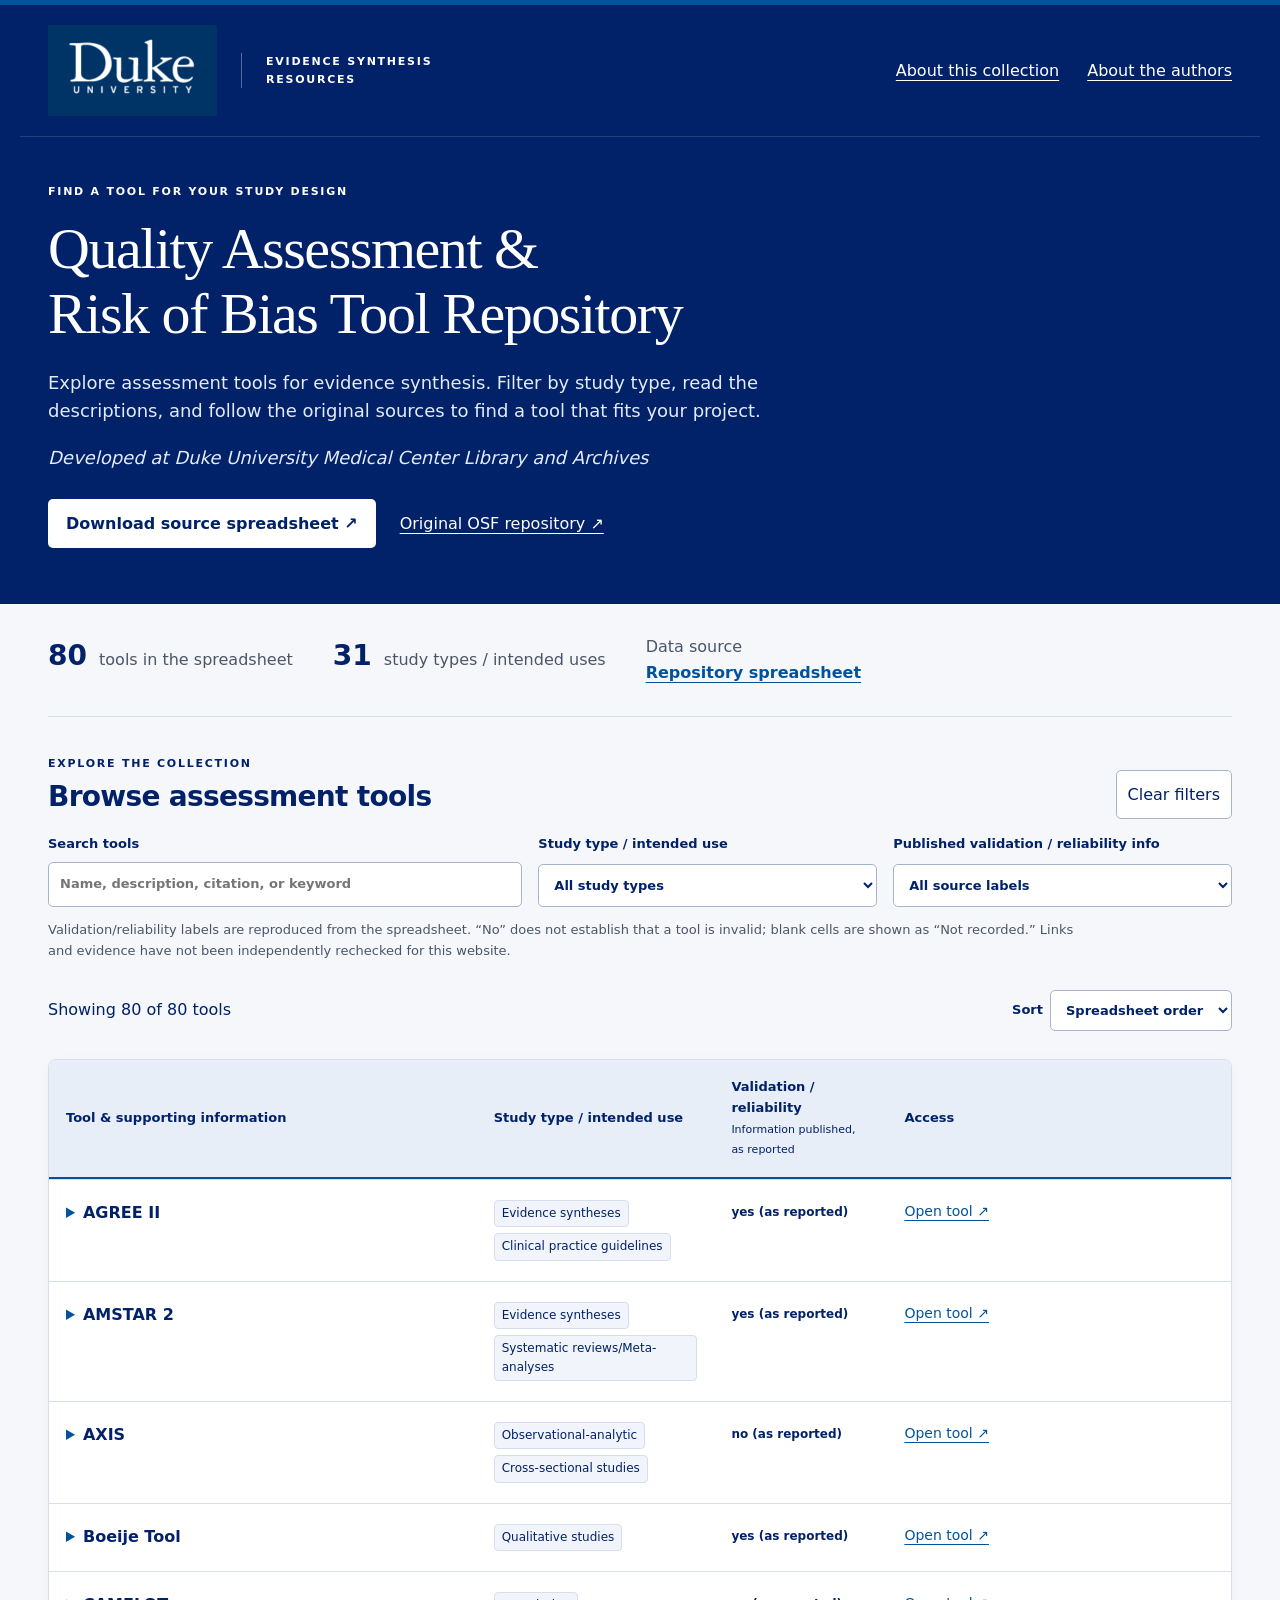
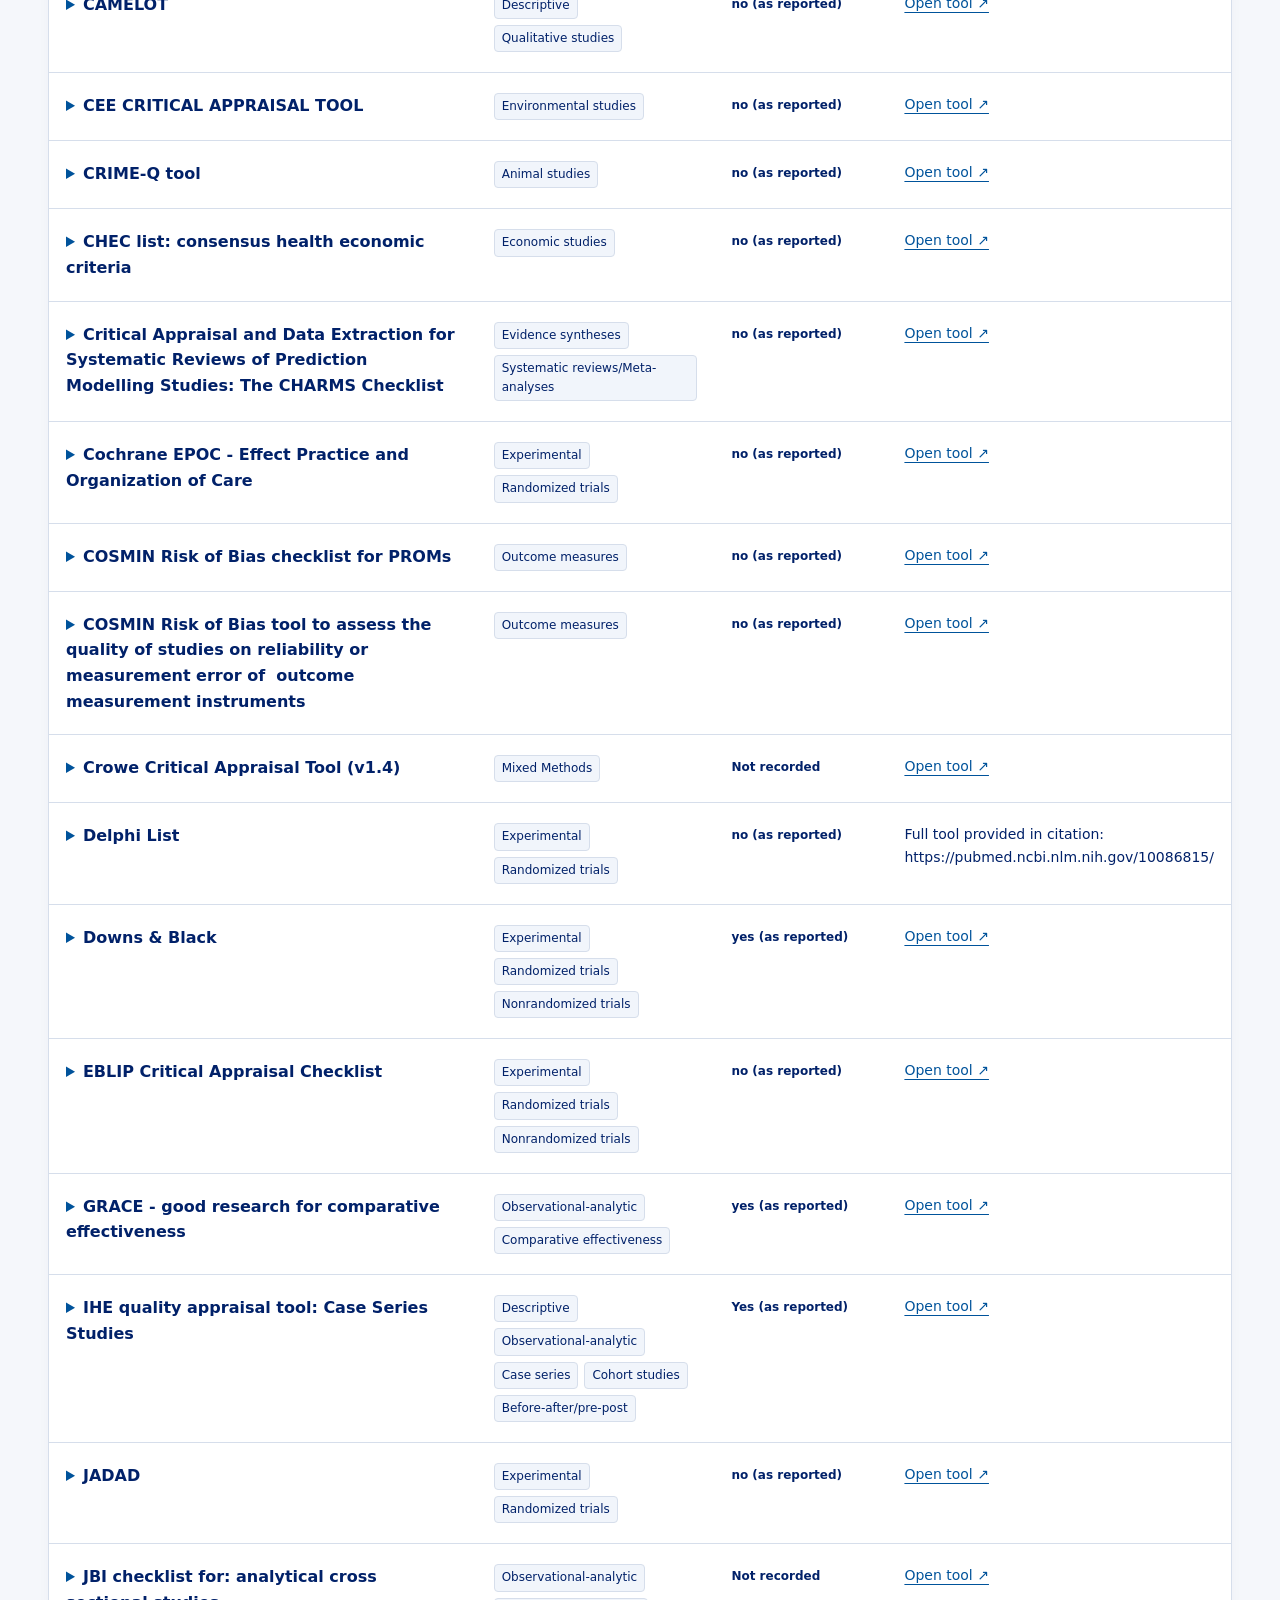
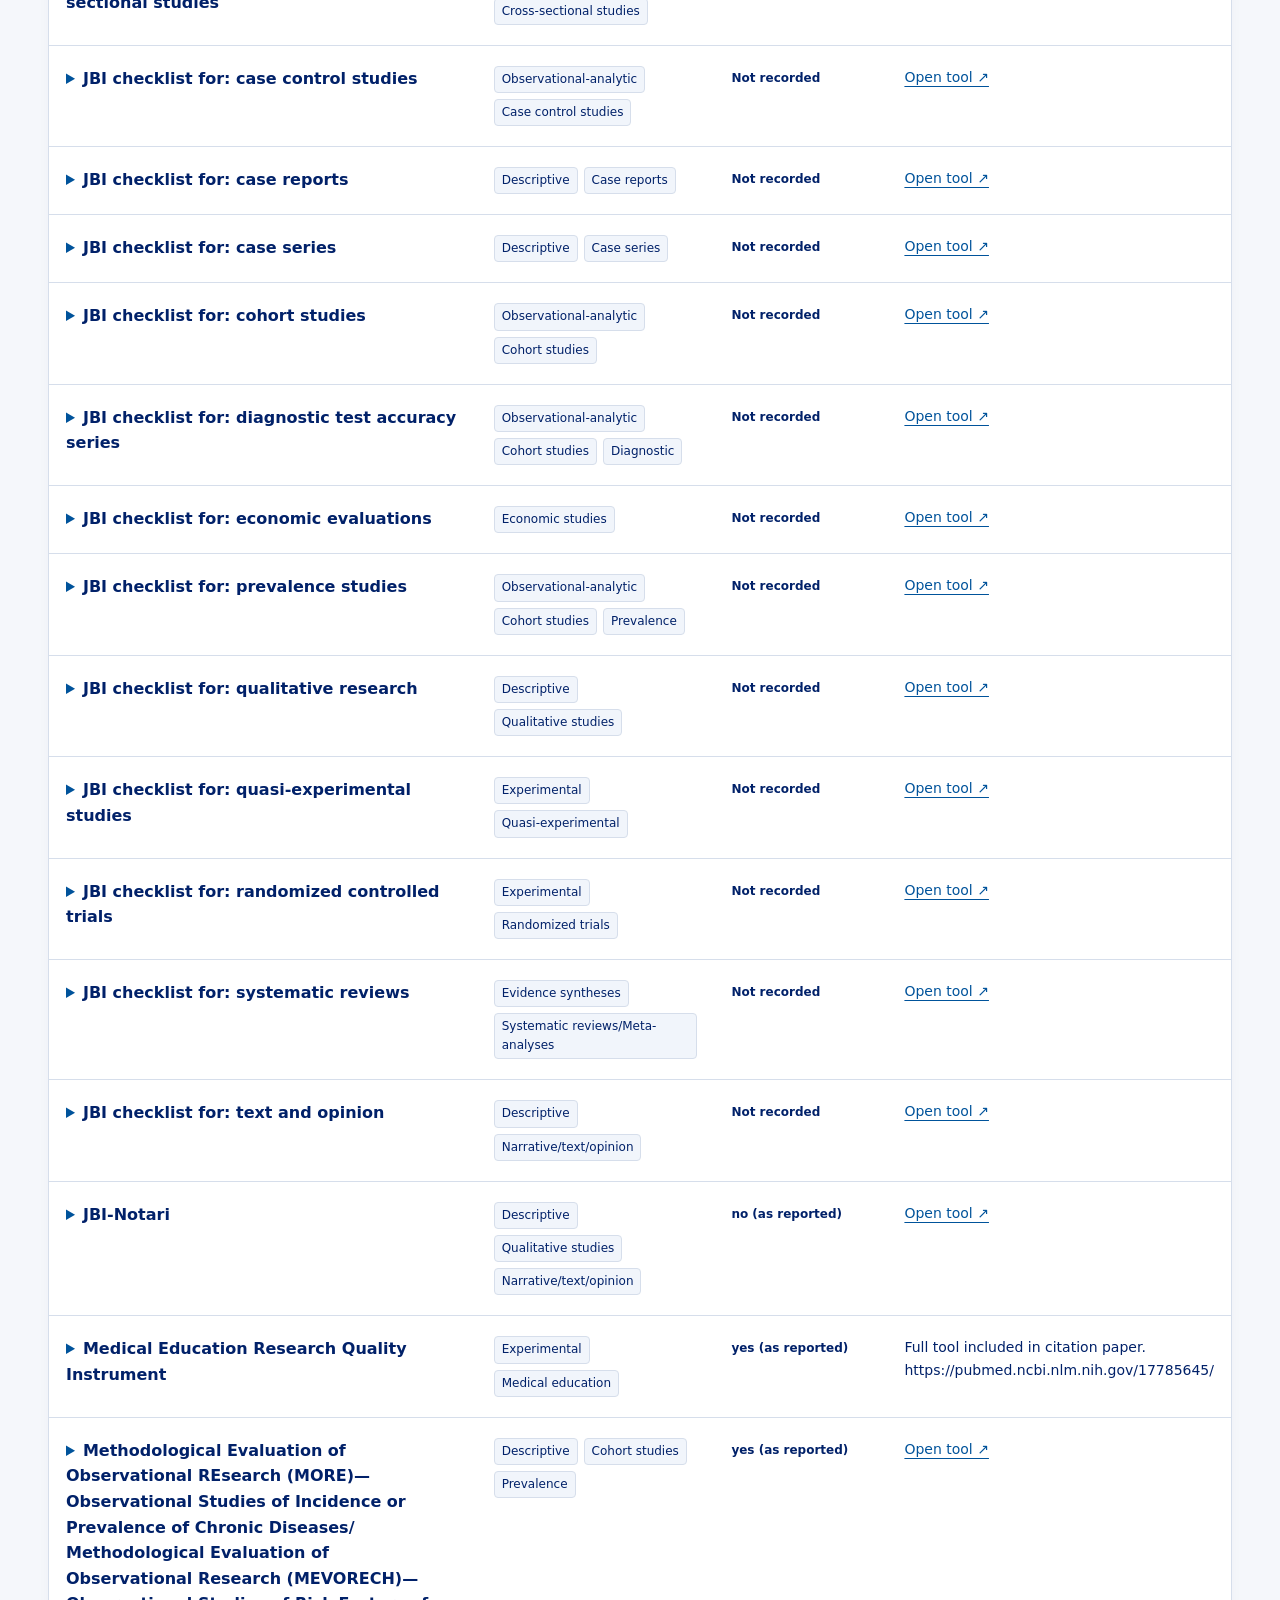
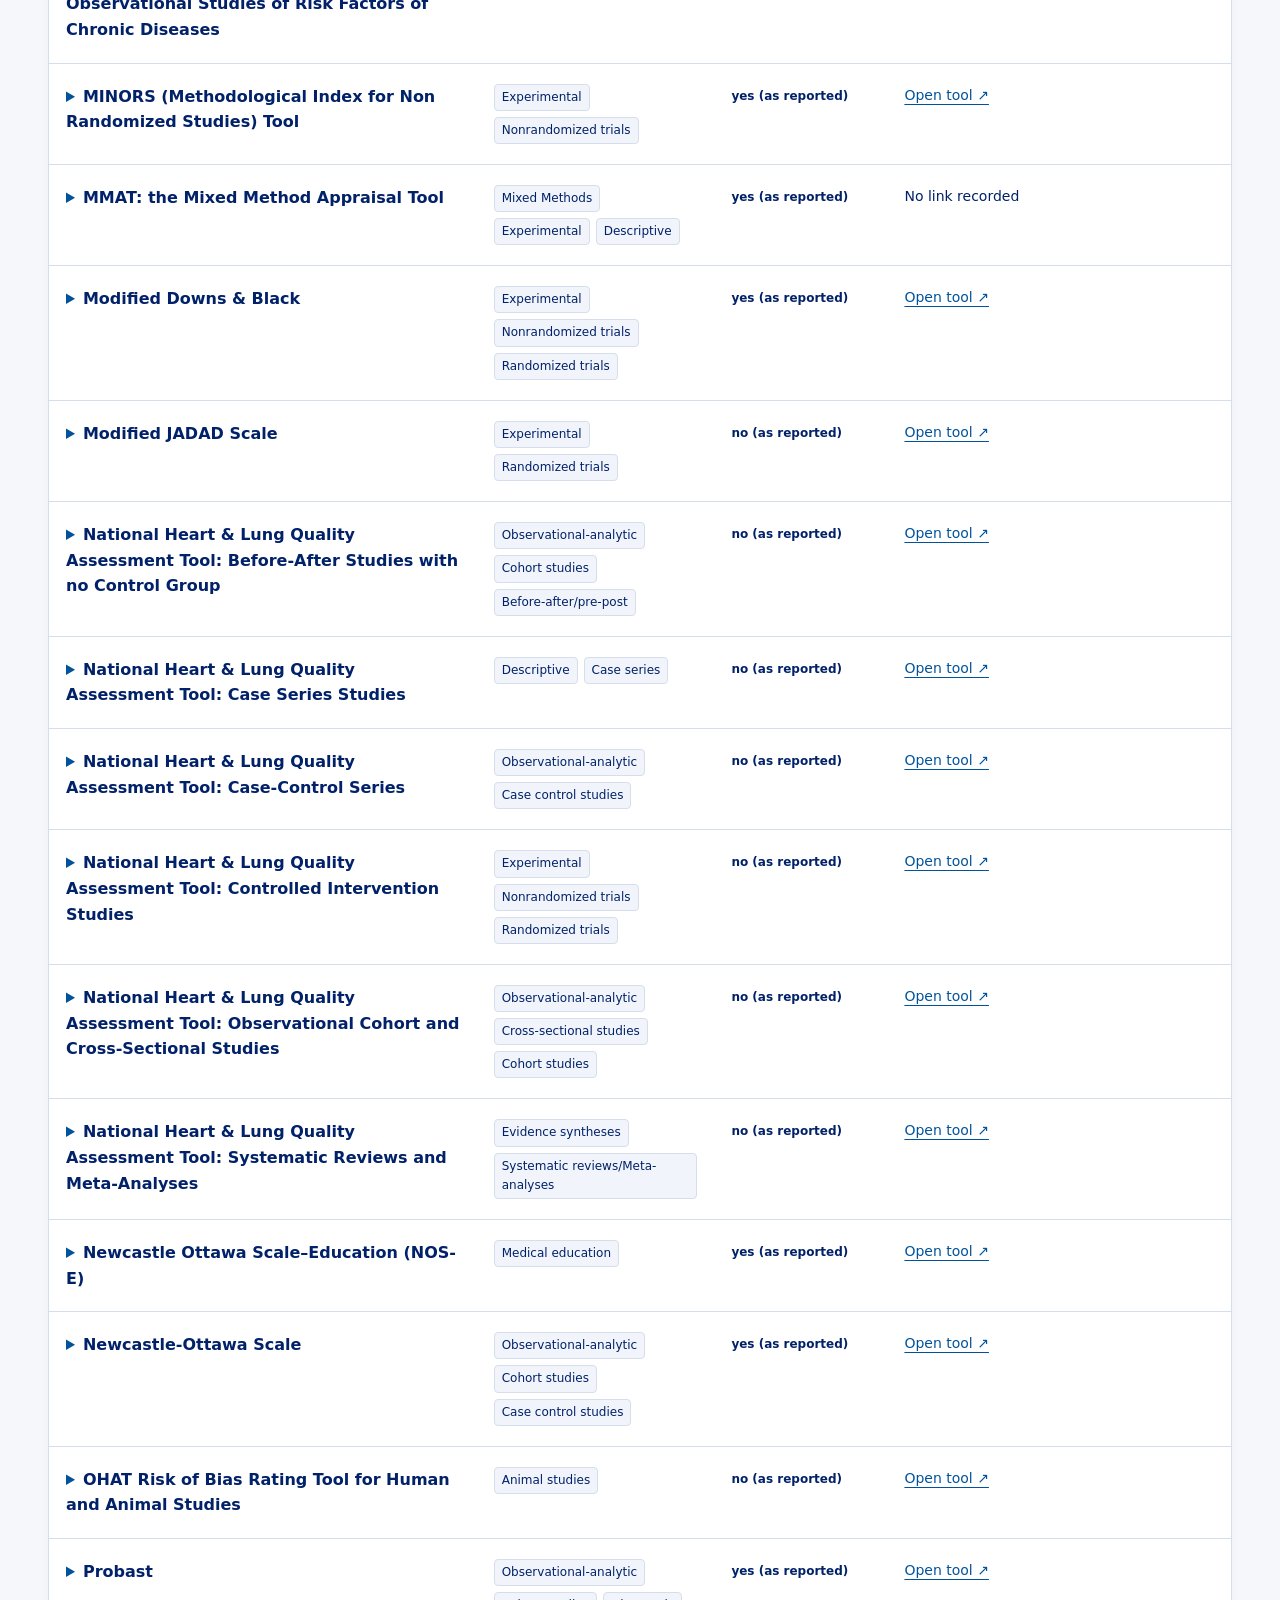
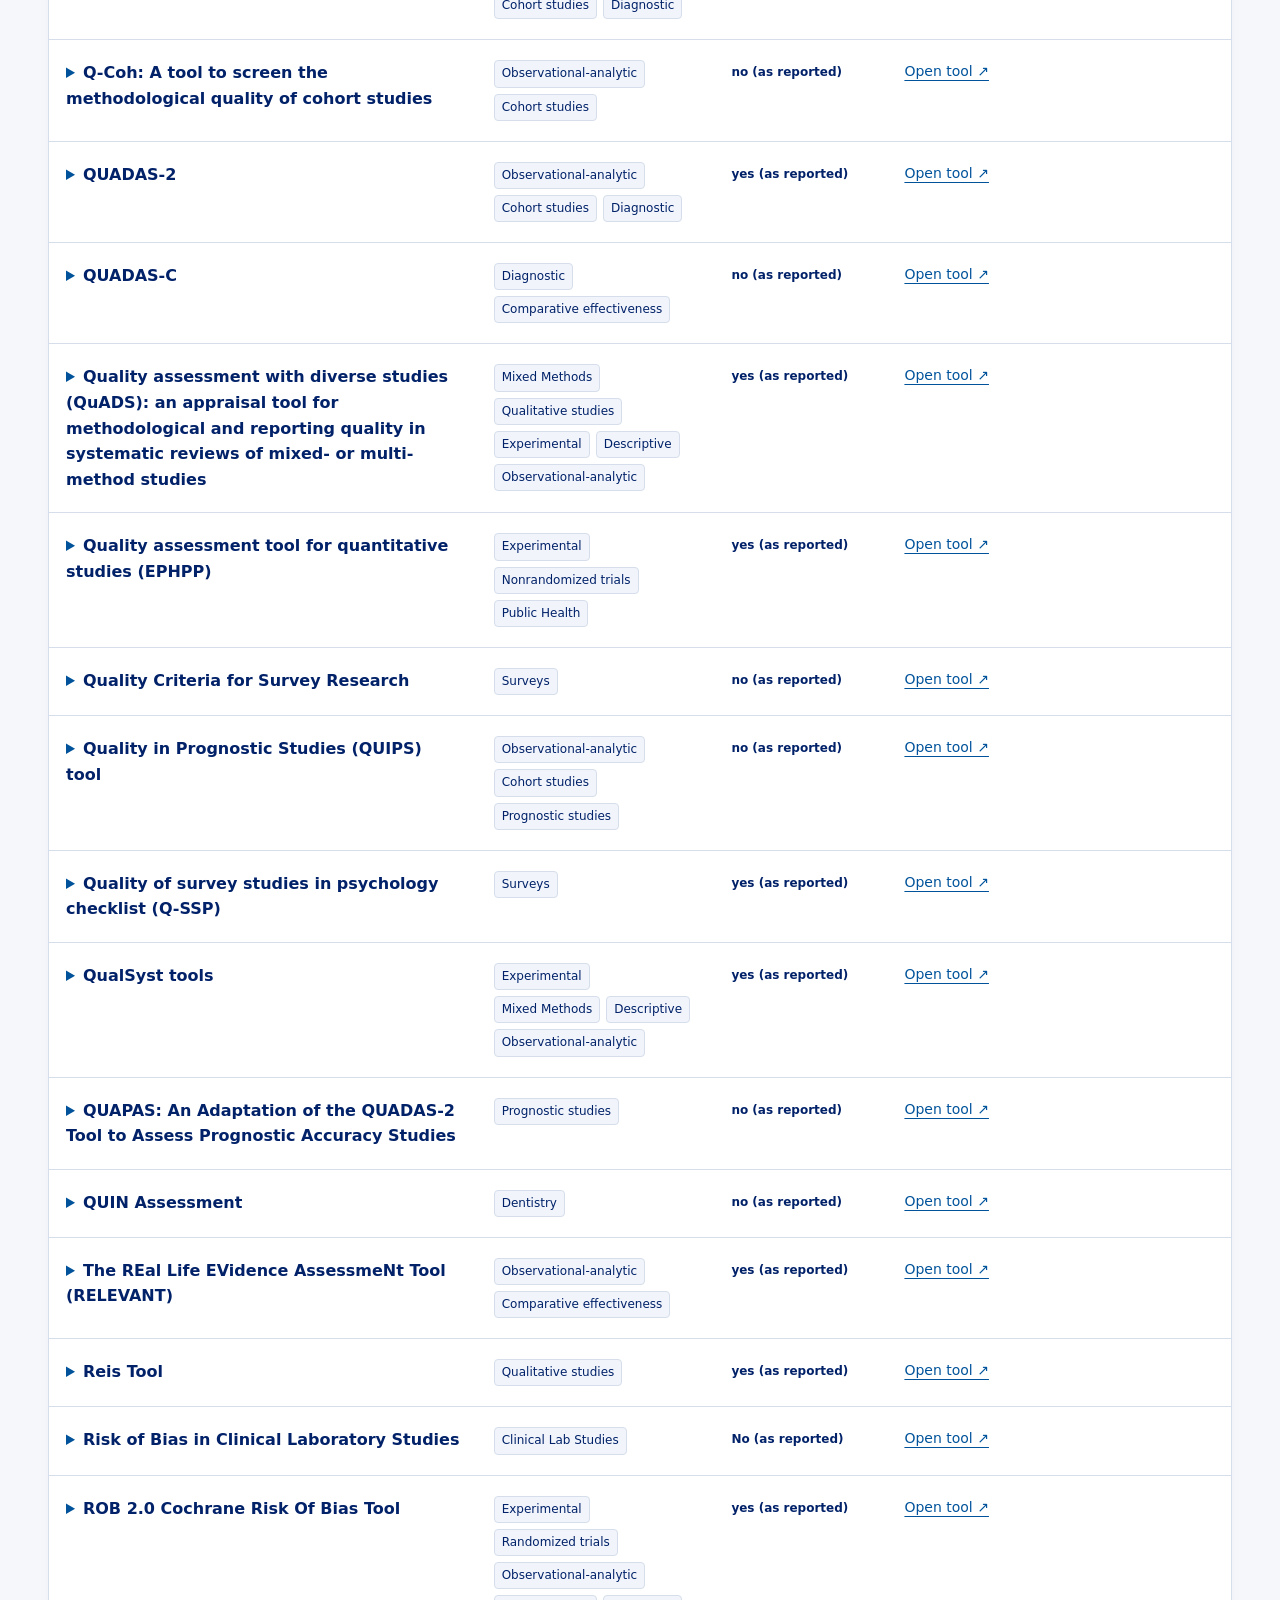
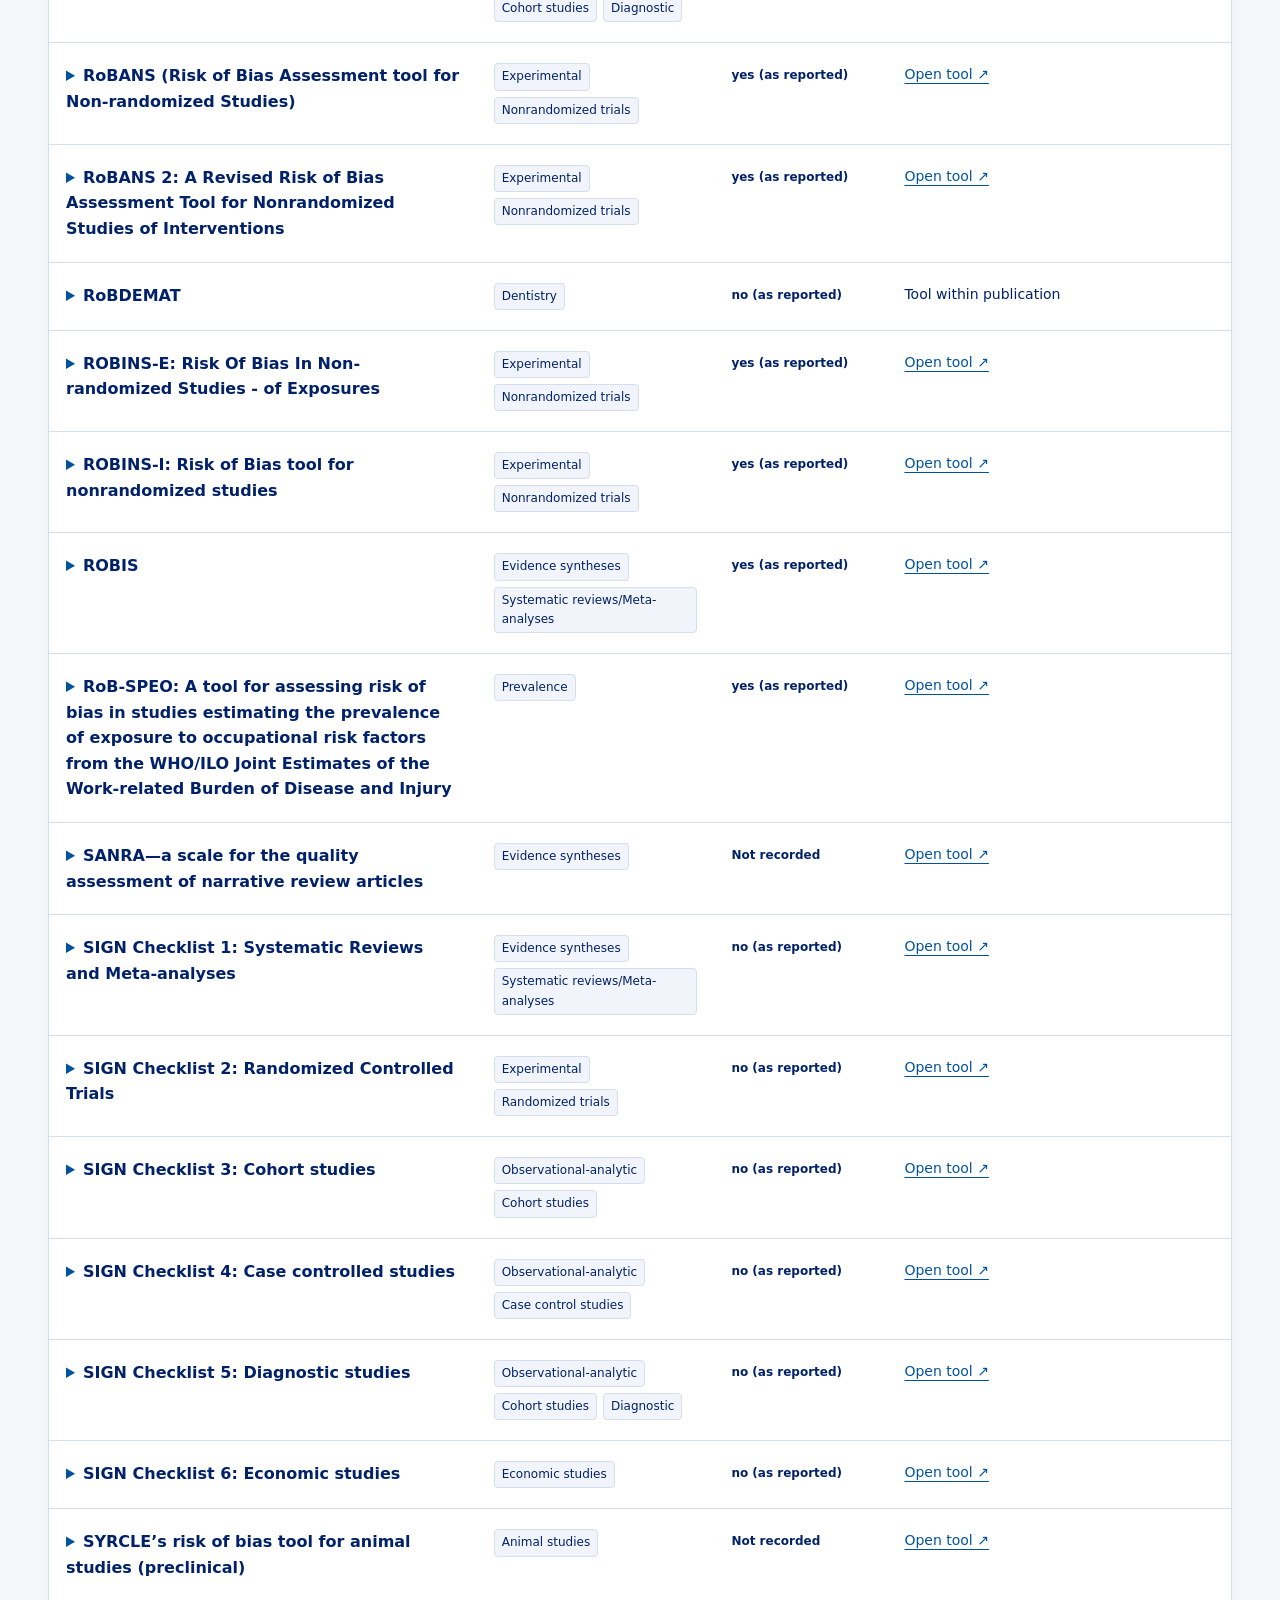
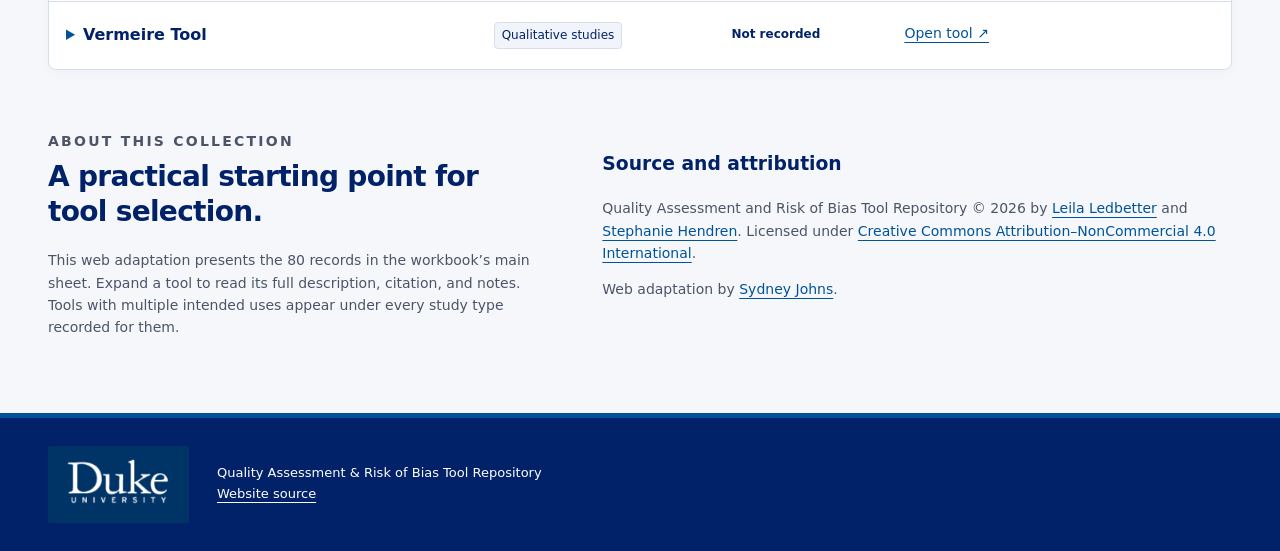
==== commit 5e1455d5: "Link Sydney Johns website credit to GitHub profile" ====
--- a/index.html
+++ b/index.html
@@ -8,4 +8,4 @@
 <p class="note">Validation/reliability labels are reproduced from the spreadsheet. “No” does not establish that a tool is invalid; blank cells are shown as “Not recorded.” Links and evidence have not been independently rechecked for this website.</p>
 <div class="results-bar"><p id="count" role="status" aria-live="polite">Loading tools from the spreadsheet…</p><label>Sort<select id="sort"><option value="source">Spreadsheet order</option><option value="az">Tool name A–Z</option><option value="za">Tool name Z–A</option></select></label></div>
 <p id="load-error" class="note" hidden></p><div class="table-wrap" tabindex="0" aria-label="Assessment tools table; scroll horizontally on small screens"><table><caption class="sr-only">Assessment tools from Sheet1. Expand a tool to read its description, citation and notes.</caption><thead><tr><th scope="col">Tool &amp; supporting information</th><th scope="col">Study type / intended use</th><th scope="col">Validation / reliability<br><span class="sub">Information published, as reported</span></th><th scope="col">Access</th></tr></thead><tbody id="rows"></tbody></table></div><p id="empty" hidden>No tools match these filters. Try a broader search or clear the filters.</p><noscript>Enable JavaScript to browse this directory, or download the source spreadsheet above.</noscript></section>
-<section id="about" class="about"><div><p class="eyebrow">ABOUT THIS COLLECTION</p><h2>A practical starting point for tool selection.</h2><p>This web adaptation presents the <span class="tool-count">tool</span> records in the workbook’s main sheet. Expand a tool to read its full description, citation, and notes. Tools with multiple intended uses appear under every study type recorded for them.</p></div><div><h3>Source and attribution</h3><p>Quality Assessment and Risk of Bias Tool Repository © 2026 by <a href="authors.html#leila-ledbetter">Leila Ledbetter</a> and <a href="authors.html#steph-hendren">Stephanie Hendren</a>. Licensed under <a href="https://creativecommons.org/licenses/by-nc/4.0/">Creative Commons Attribution–NonCommercial 4.0 International</a>.</p><p>Web adaptation by Sydney Johns.</p></div></section></main><footer><div class="footer-inner"><a class="duke-brand footer-brand" href="https://www.duke.edu/" aria-label="Duke University home"><img src="[data-uri]" alt="Duke University" width="282" height="142"></a><p>Quality Assessment &amp; Risk of Bias Tool Repository<br><a href="https://github.com/syd-kiwi/risk-bias-demo">Website source</a></p></div></footer></body></html>
+<section id="about" class="about"><div><p class="eyebrow">ABOUT THIS COLLECTION</p><h2>A practical starting point for tool selection.</h2><p>This web adaptation presents the <span class="tool-count">tool</span> records in the workbook’s main sheet. Expand a tool to read its full description, citation, and notes. Tools with multiple intended uses appear under every study type recorded for them.</p></div><div><h3>Source and attribution</h3><p>Quality Assessment and Risk of Bias Tool Repository © 2026 by <a href="authors.html#leila-ledbetter">Leila Ledbetter</a> and <a href="authors.html#steph-hendren">Stephanie Hendren</a>. Licensed under <a href="https://creativecommons.org/licenses/by-nc/4.0/">Creative Commons Attribution–NonCommercial 4.0 International</a>.</p><p>Web adaptation by <a href="https://github.com/syd-kiwi">Sydney Johns</a>.</p></div></section></main><footer><div class="footer-inner"><a class="duke-brand footer-brand" href="https://www.duke.edu/" aria-label="Duke University home"><img src="[data-uri]" alt="Duke University" width="282" height="142"></a><p>Quality Assessment &amp; Risk of Bias Tool Repository<br><a href="https://github.com/syd-kiwi/risk-bias-demo">Website source</a></p></div></footer></body></html>
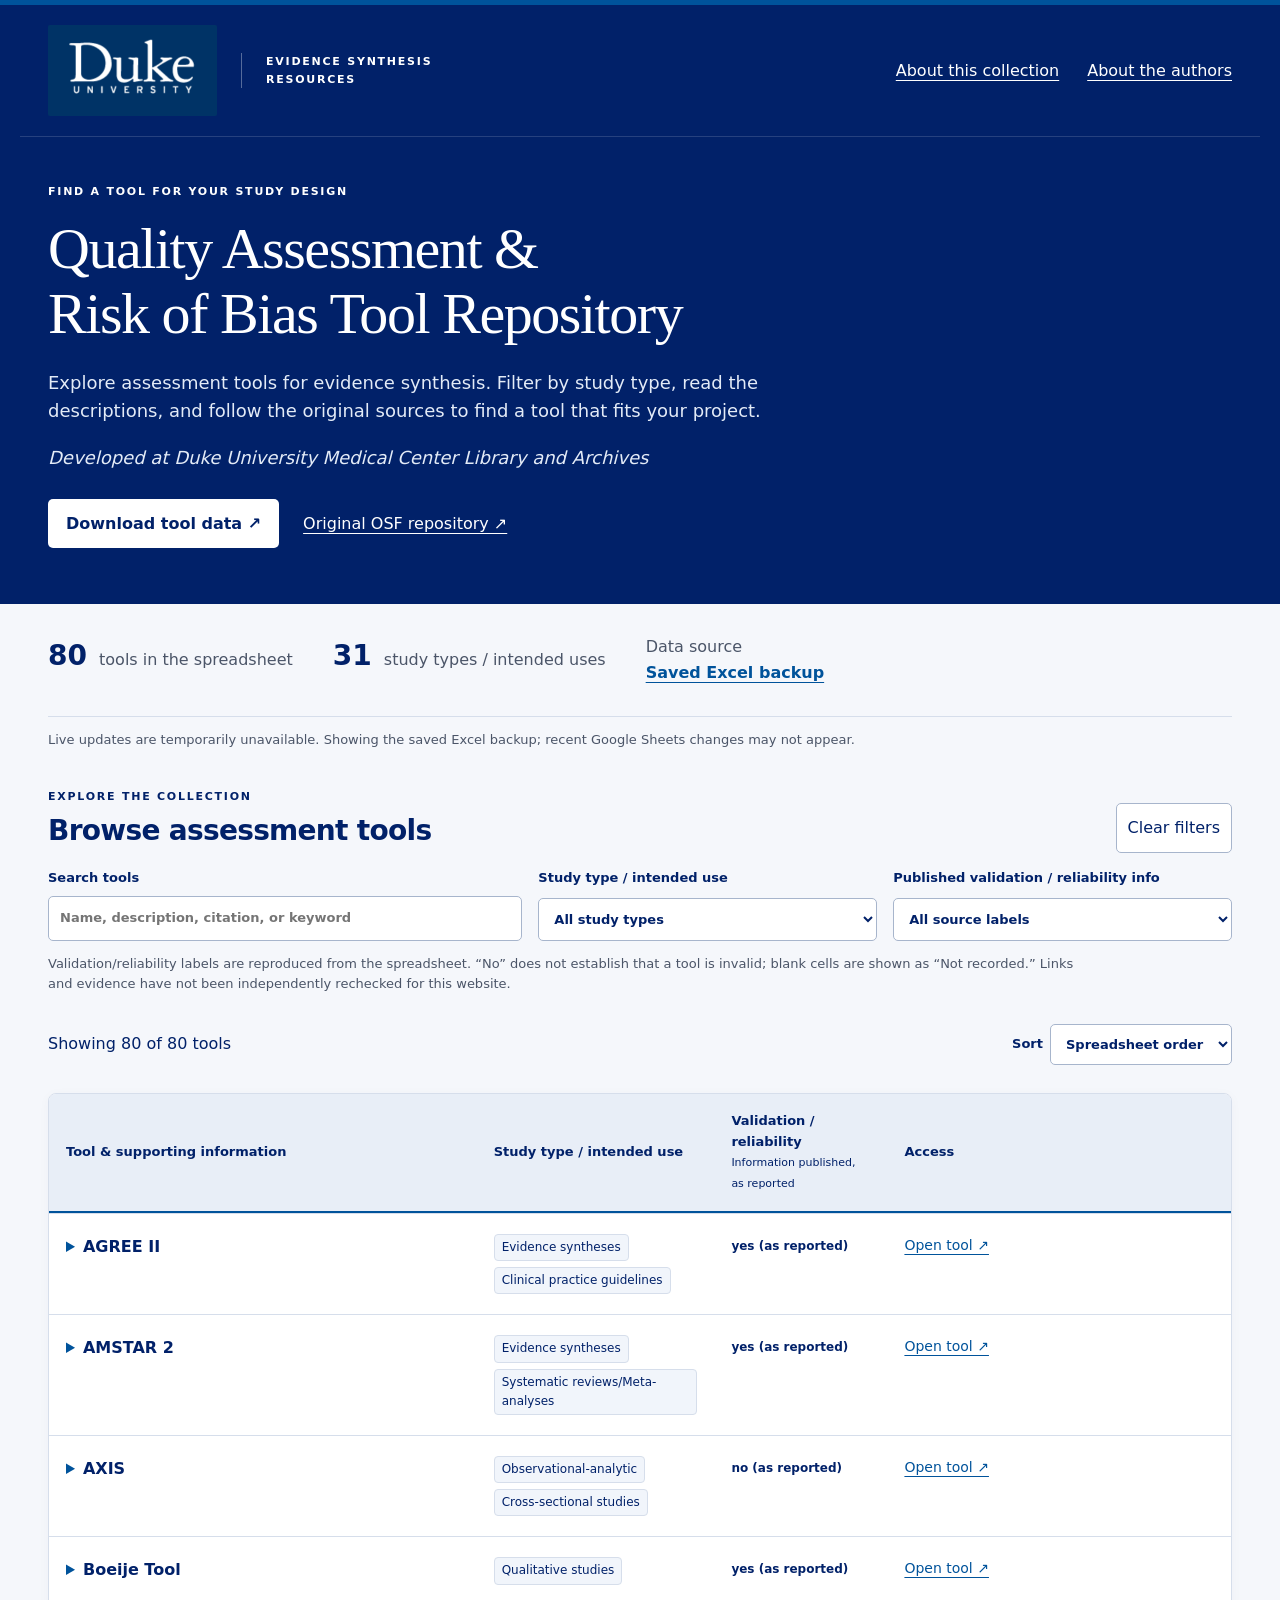
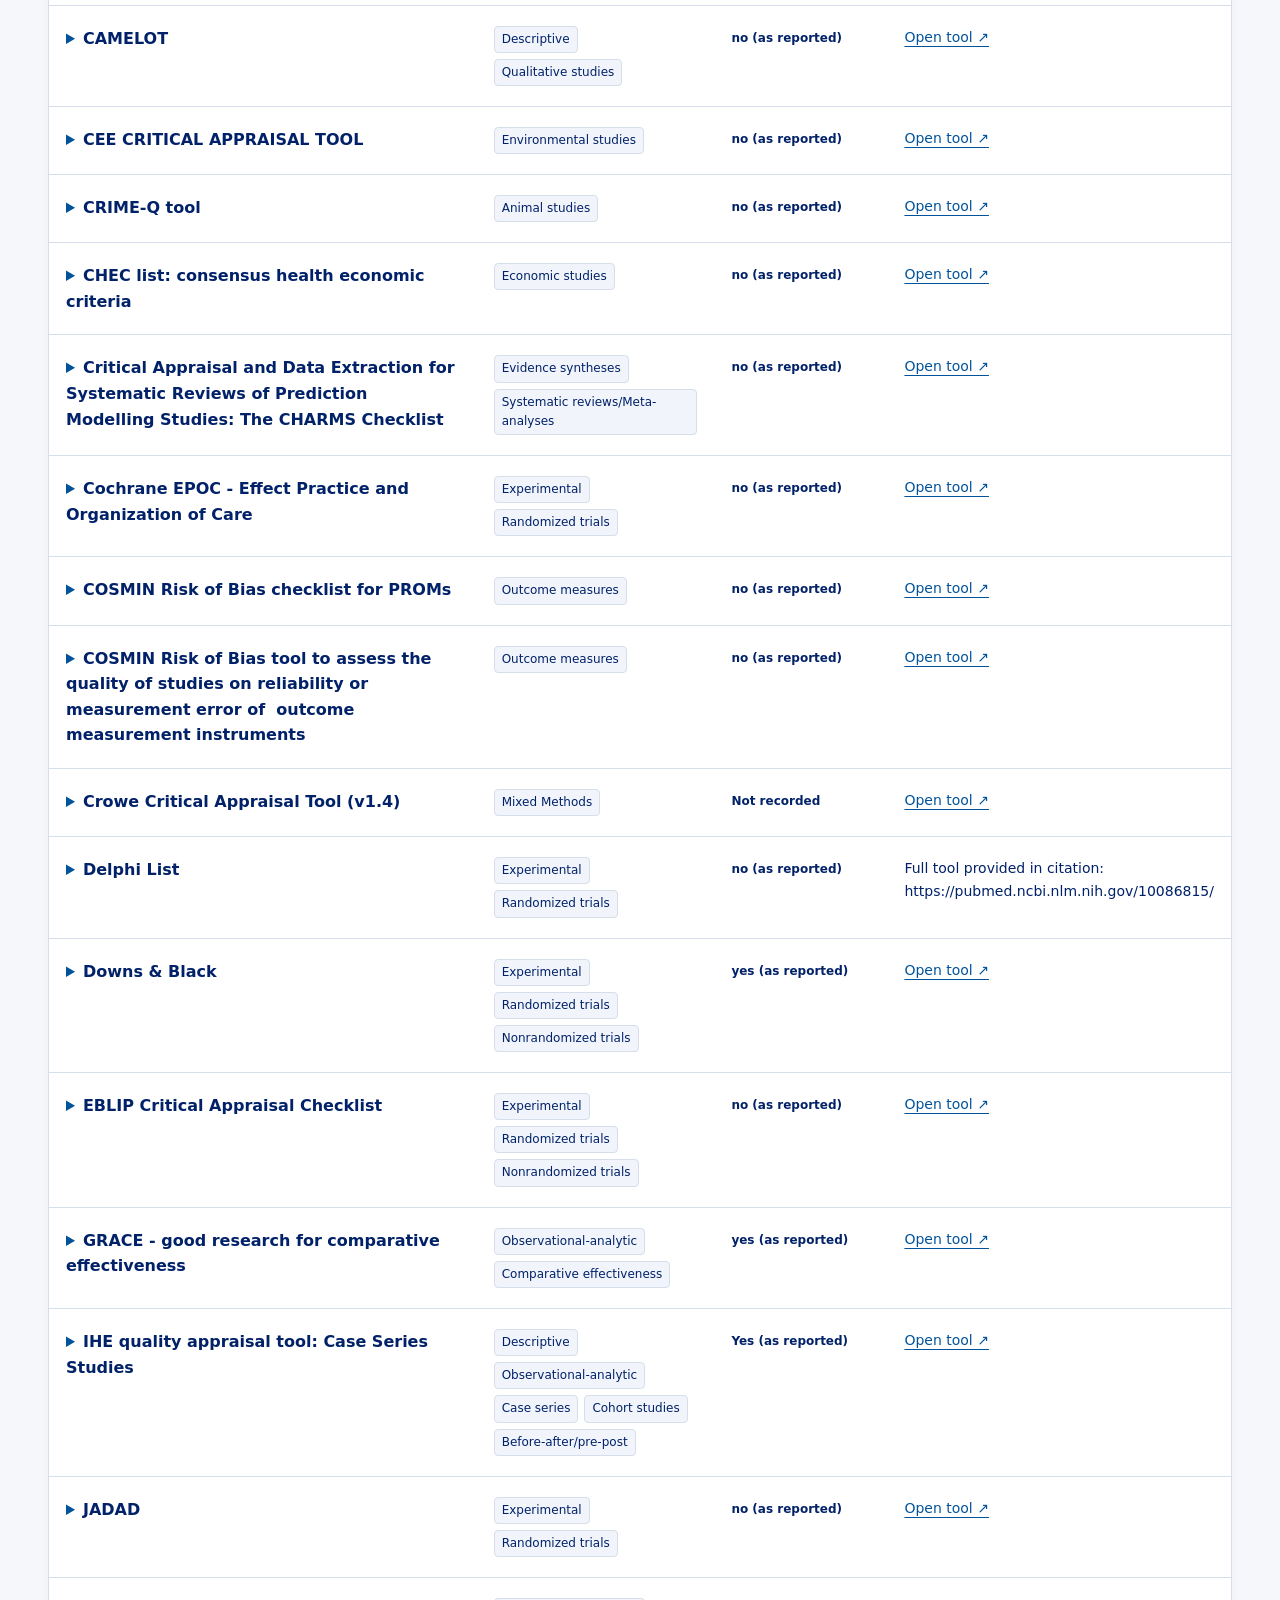
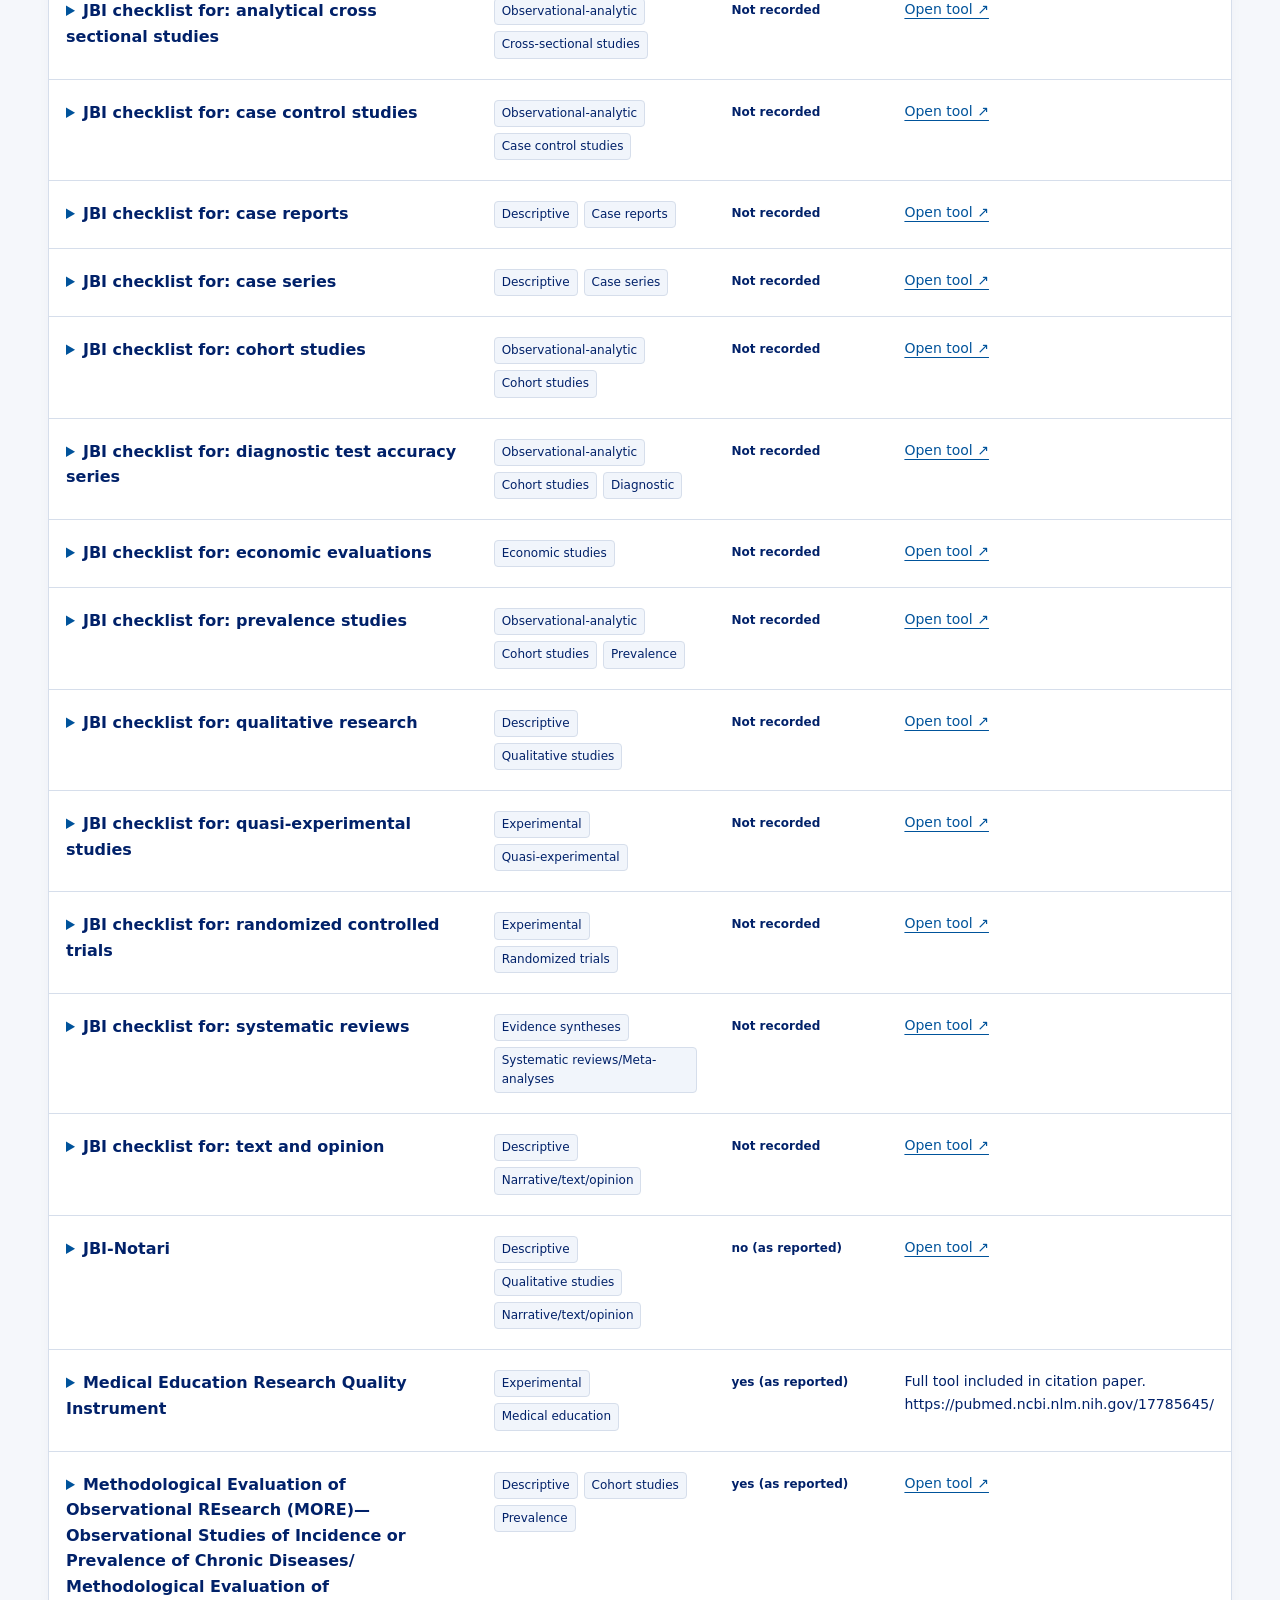
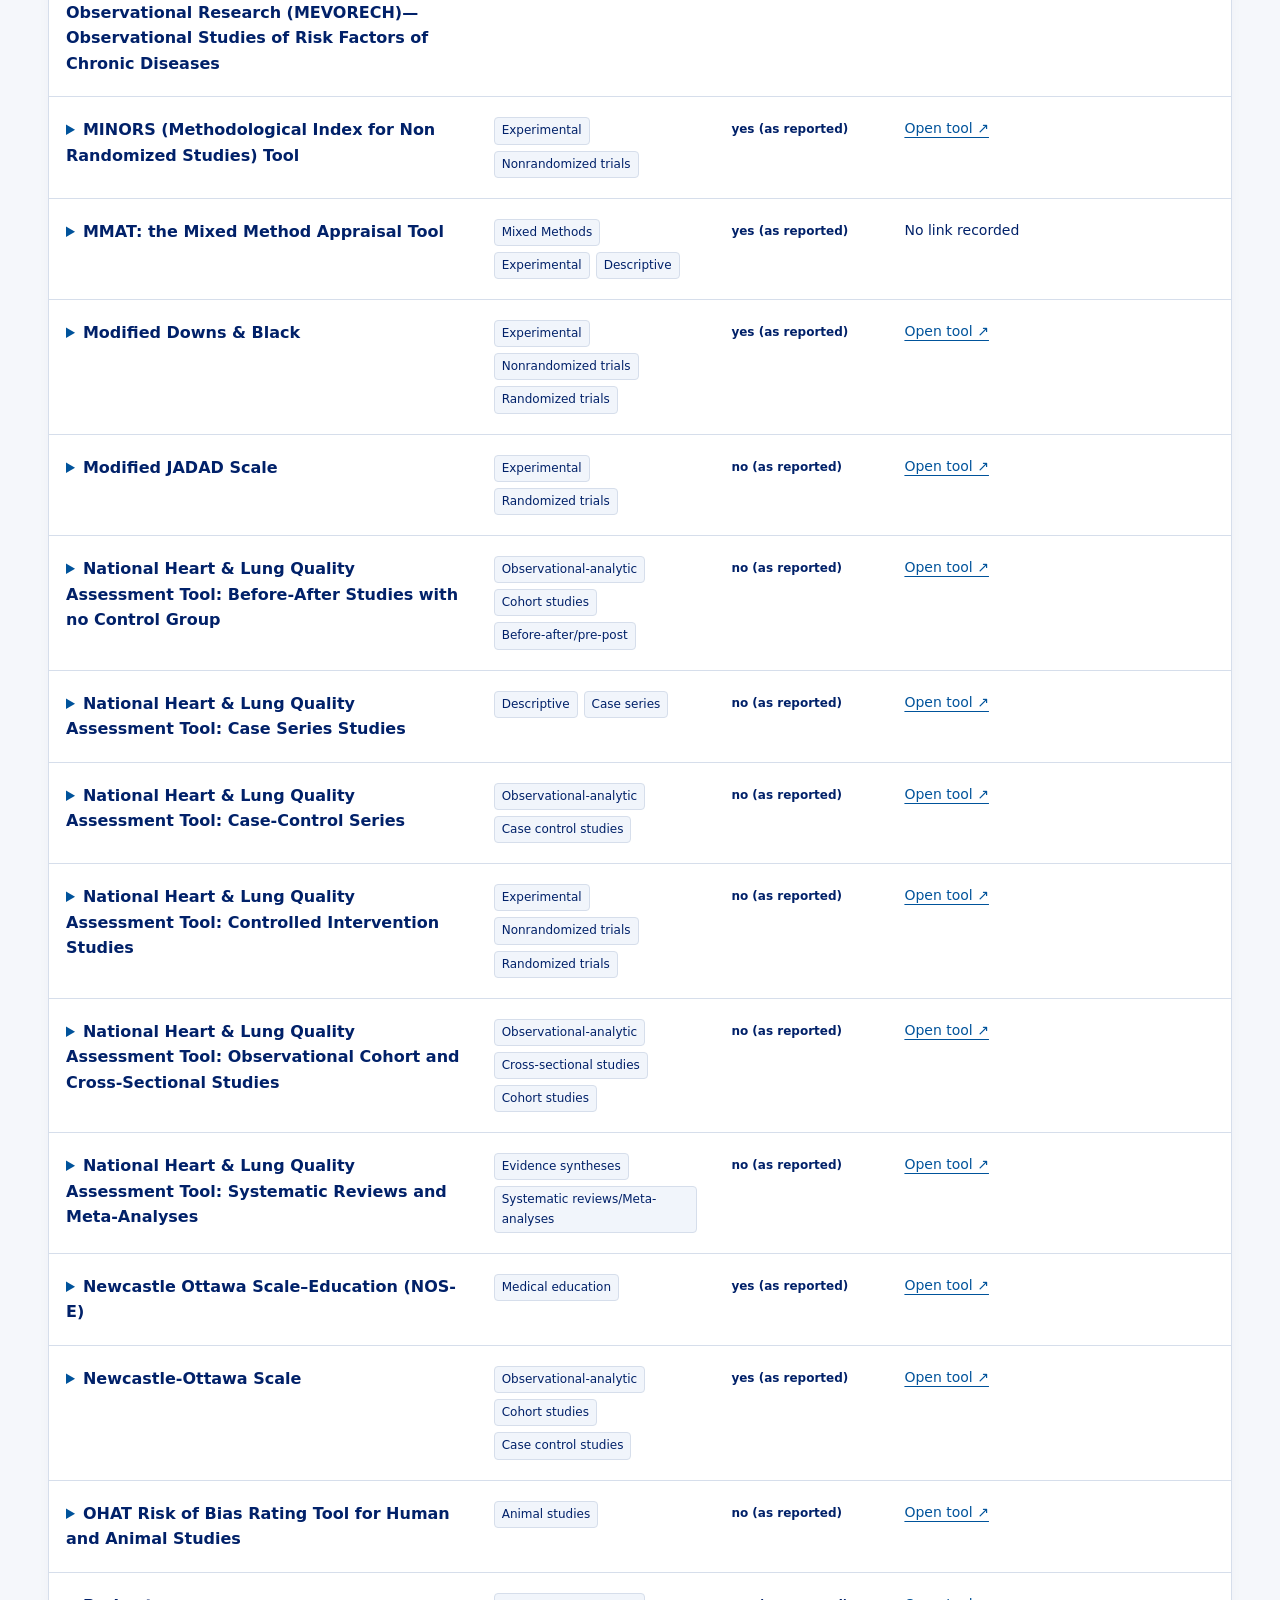
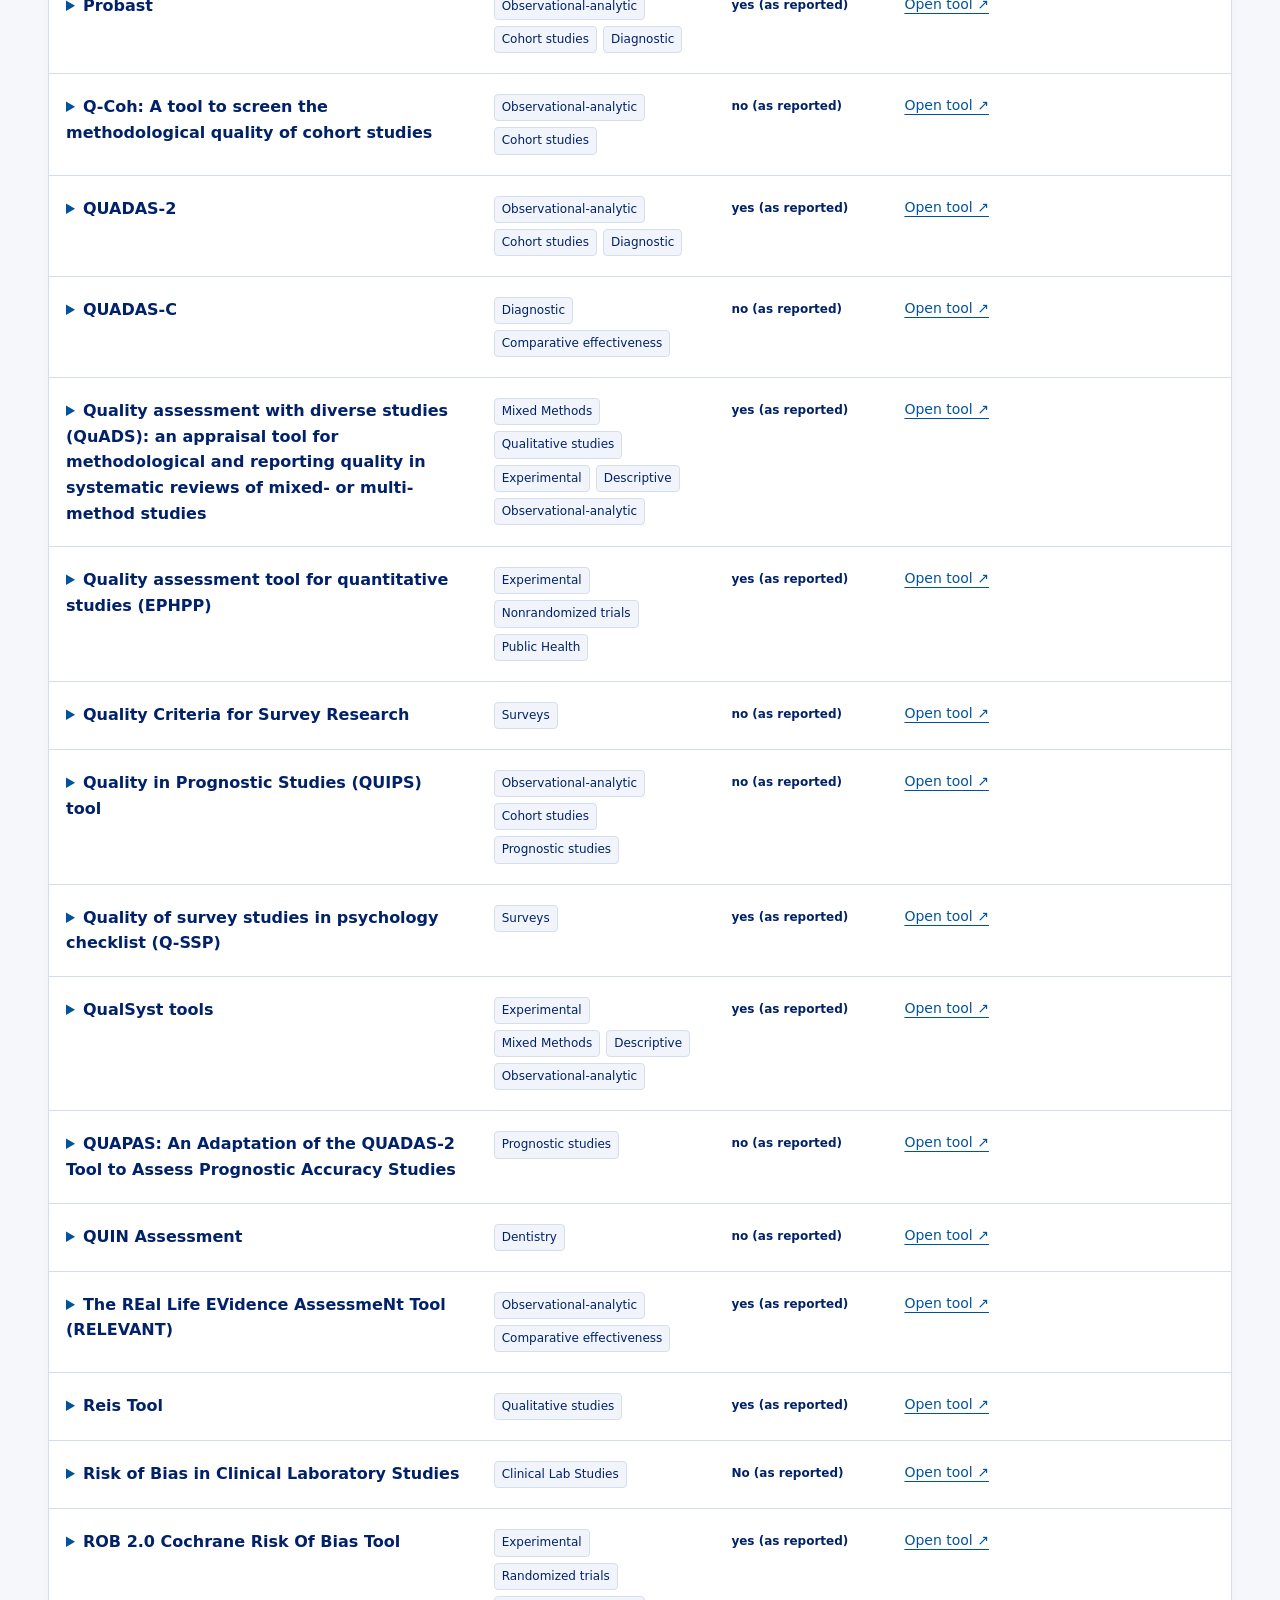
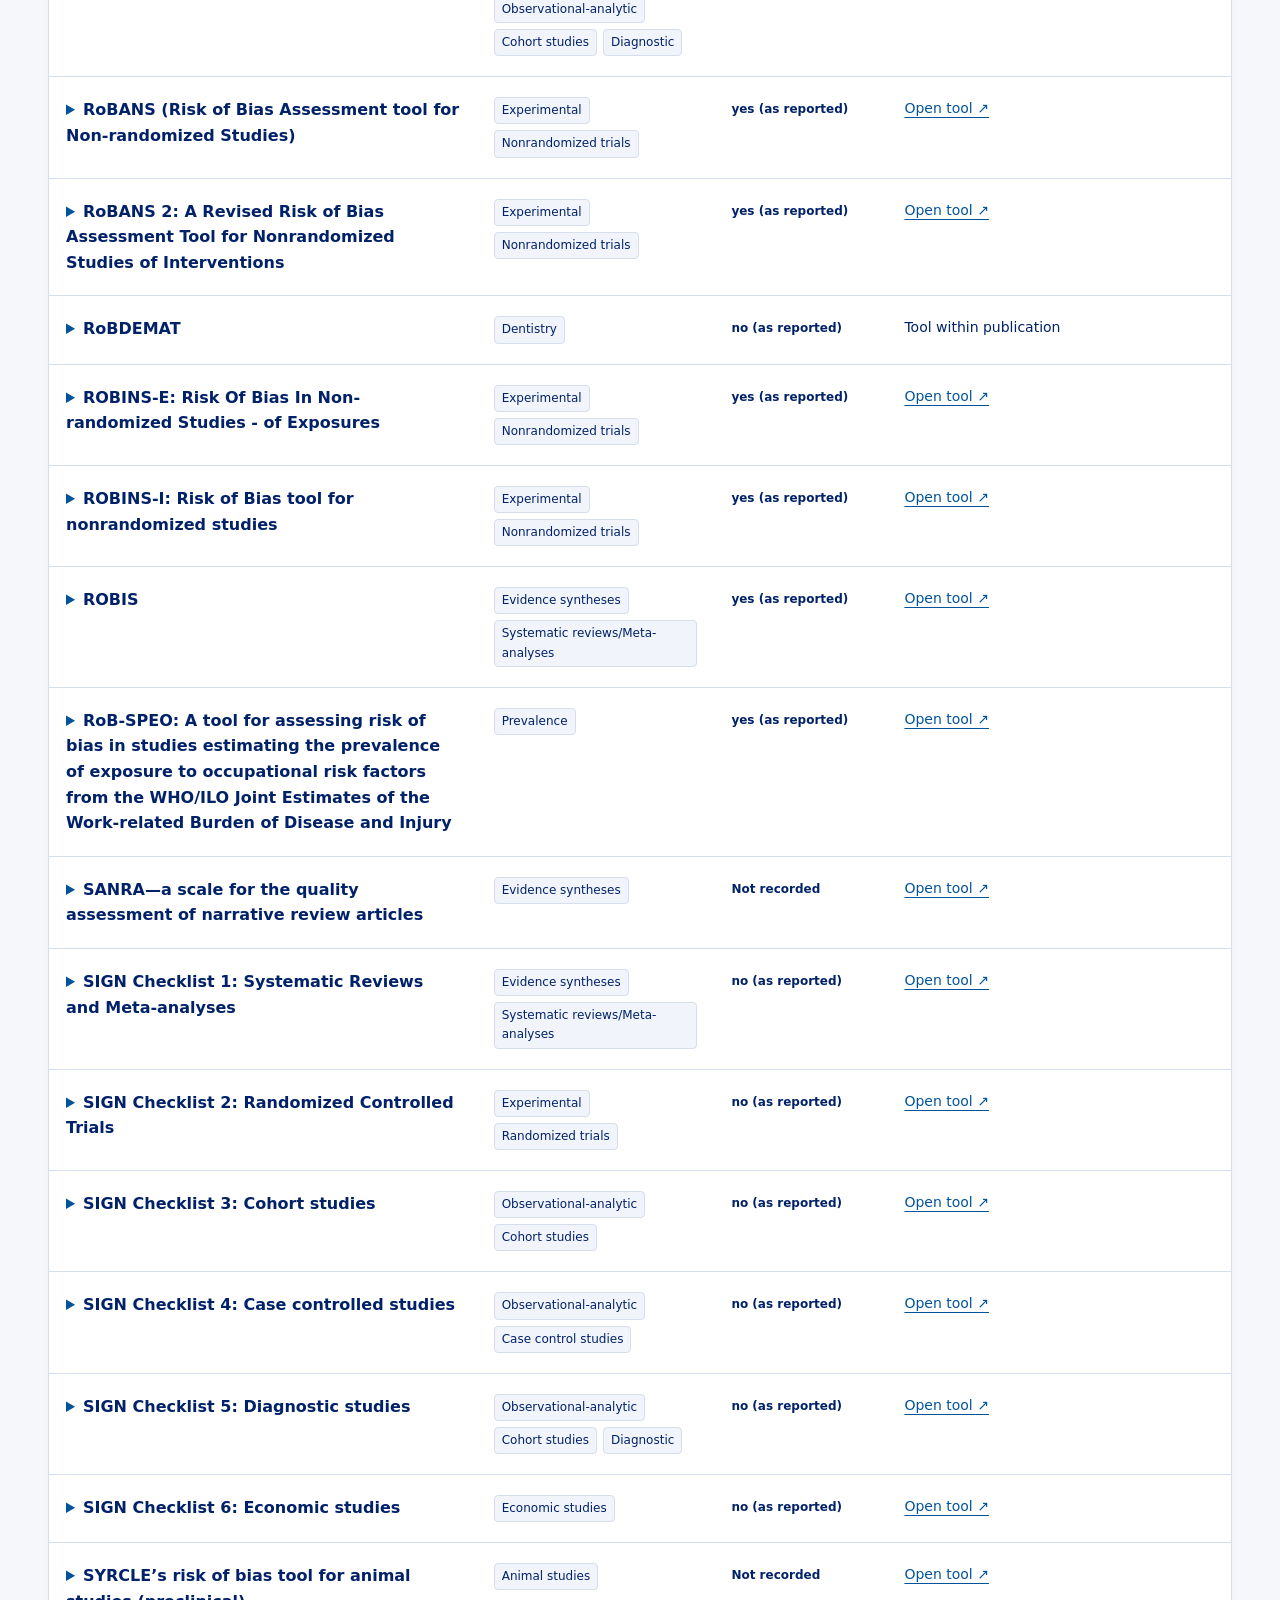
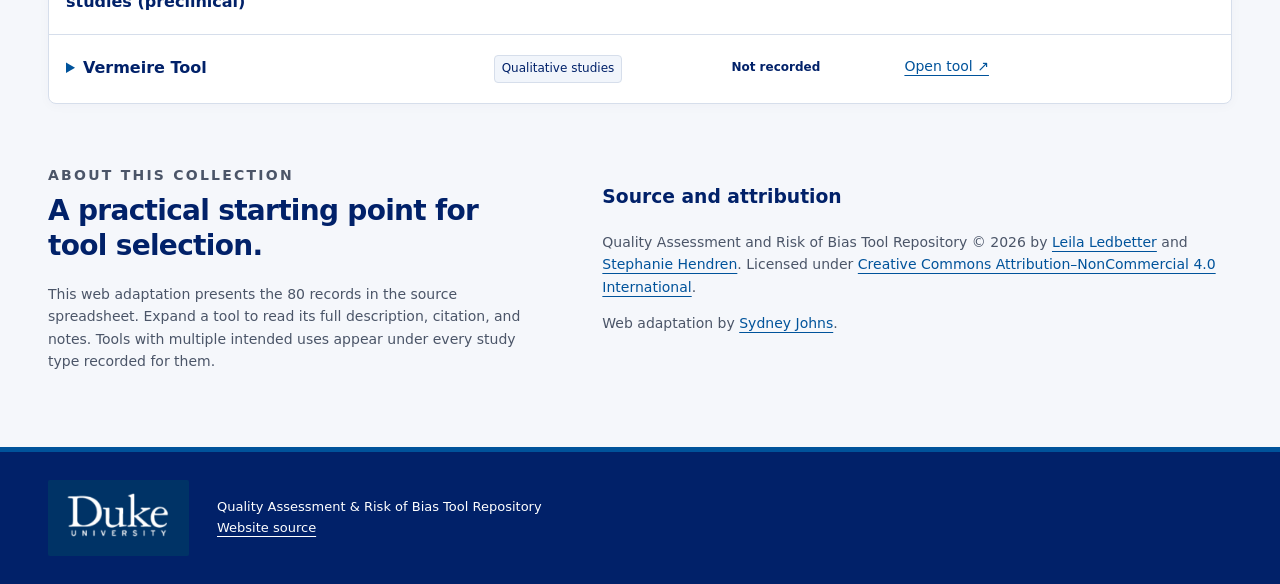
==== commit d58ebc1b: "Connect the directory to live published Google Sheets data" ====
--- a/index.html
+++ b/index.html
@@ -1,11 +1,11 @@
 <!doctype html>
-<html lang="en"><head><meta charset="utf-8"><meta name="viewport" content="width=device-width,initial-scale=1"><title>Quality Assessment & Risk of Bias Tool Repository</title><link rel="stylesheet" href="styles.css"><script src="vendor/xlsx.mini.min.js" defer></script><script src="workbook.js?v=1" defer></script><script src="app.js?v=workbook-1" defer></script></head><body>
+<html lang="en"><head><meta charset="utf-8"><meta name="viewport" content="width=device-width,initial-scale=1"><title>Quality Assessment & Risk of Bias Tool Repository</title><link rel="stylesheet" href="styles.css"><script src="vendor/xlsx.mini.min.js" defer></script><script src="workbook.js?v=google-sheets-1" defer></script><script src="app.js?v=google-sheets-1" defer></script></head><body>
 <a class="skip" href="#directory">Skip to directory</a>
-<header><nav><div class="brand-group"><a class="duke-brand" href="https://www.duke.edu/" aria-label="Duke University home"><img src="[data-uri]" alt="Duke University" width="282" height="142"></a><span class="brand">EVIDENCE SYNTHESIS RESOURCES</span></div><div class="nav-links"><a href="#about">About this collection</a><a href="authors.html">About the authors</a></div></nav><div class="hero"><p class="eyebrow">FIND A TOOL FOR YOUR STUDY DESIGN</p><h1>Quality Assessment &amp;<br>Risk of Bias Tool Repository</h1><p class="intro">Explore assessment tools for evidence synthesis. Filter by study type, read the descriptions, and follow the original sources to find a tool that fits your project.</p><p class="intro"><em>Developed at Duke University Medical Center Library and Archives</em></p><div class="actions"><a class="button" href="source-workbook.xlsx" download>Download source spreadsheet ↗</a><a href="https://osf.io/ws824/">Original OSF repository ↗</a></div></div></header>
-<main><section class="summary" aria-label="Collection summary"><div><strong id="total">—</strong> tools in the spreadsheet</div><div><strong id="types">—</strong> study types / intended uses</div><div>Data source<br><strong class="date"><a href="source-workbook.xlsx" download>Repository spreadsheet</a></strong></div></section>
-<section id="directory"><div class="section-heading"><div><p class="eyebrow">EXPLORE THE COLLECTION</p><h2>Browse assessment tools</h2></div><button id="reset" type="button">Clear filters</button></div>
+<header><nav><div class="brand-group"><a class="duke-brand" href="https://www.duke.edu/" aria-label="Duke University home"><img src="[data-uri]" alt="Duke University" width="282" height="142"></a><span class="brand">EVIDENCE SYNTHESIS RESOURCES</span></div><div class="nav-links"><a href="#about">About this collection</a><a href="authors.html">About the authors</a></div></nav><div class="hero"><p class="eyebrow">FIND A TOOL FOR YOUR STUDY DESIGN</p><h1>Quality Assessment &amp;<br>Risk of Bias Tool Repository</h1><p class="intro">Explore assessment tools for evidence synthesis. Filter by study type, read the descriptions, and follow the original sources to find a tool that fits your project.</p><p class="intro"><em>Developed at Duke University Medical Center Library and Archives</em></p><div class="actions"><a id="download-source" class="button" href="source-workbook.xlsx" download>Download tool data ↗</a><a href="https://osf.io/ws824/">Original OSF repository ↗</a></div></div></header>
+<main><section class="summary" aria-label="Collection summary"><div><strong id="total">—</strong> tools in the spreadsheet</div><div><strong id="types">—</strong> study types / intended uses</div><div>Data source<br><strong class="date"><a id="source-link" href="source-workbook.xlsx">Loading source…</a></strong></div></section>
+<section id="directory"><p id="source-notice" class="note" role="status" hidden></p><div class="section-heading"><div><p class="eyebrow">EXPLORE THE COLLECTION</p><h2>Browse assessment tools</h2></div><button id="reset" type="button">Clear filters</button></div>
 <div class="filters"><label class="search">Search tools<input type="search" id="query" placeholder="Name, description, citation, or keyword"></label><label>Study type / intended use<select id="study"><option value="">All study types</option></select></label><label>Published validation / reliability info<select id="evidence"><option value="">All source labels</option><option value="yes">Yes (as reported)</option><option value="no">No (as reported)</option><option value="blank">Not recorded</option></select></label></div>
 <p class="note">Validation/reliability labels are reproduced from the spreadsheet. “No” does not establish that a tool is invalid; blank cells are shown as “Not recorded.” Links and evidence have not been independently rechecked for this website.</p>
-<div class="results-bar"><p id="count" role="status" aria-live="polite">Loading tools from the spreadsheet…</p><label>Sort<select id="sort"><option value="source">Spreadsheet order</option><option value="az">Tool name A–Z</option><option value="za">Tool name Z–A</option></select></label></div>
+<div class="results-bar"><p id="count" role="status" aria-live="polite">Loading assessment tools…</p><label>Sort<select id="sort"><option value="source">Spreadsheet order</option><option value="az">Tool name A–Z</option><option value="za">Tool name Z–A</option></select></label></div>
 <p id="load-error" class="note" hidden></p><div class="table-wrap" tabindex="0" aria-label="Assessment tools table; scroll horizontally on small screens"><table><caption class="sr-only">Assessment tools from Sheet1. Expand a tool to read its description, citation and notes.</caption><thead><tr><th scope="col">Tool &amp; supporting information</th><th scope="col">Study type / intended use</th><th scope="col">Validation / reliability<br><span class="sub">Information published, as reported</span></th><th scope="col">Access</th></tr></thead><tbody id="rows"></tbody></table></div><p id="empty" hidden>No tools match these filters. Try a broader search or clear the filters.</p><noscript>Enable JavaScript to browse this directory, or download the source spreadsheet above.</noscript></section>
-<section id="about" class="about"><div><p class="eyebrow">ABOUT THIS COLLECTION</p><h2>A practical starting point for tool selection.</h2><p>This web adaptation presents the <span class="tool-count">tool</span> records in the workbook’s main sheet. Expand a tool to read its full description, citation, and notes. Tools with multiple intended uses appear under every study type recorded for them.</p></div><div><h3>Source and attribution</h3><p>Quality Assessment and Risk of Bias Tool Repository © 2026 by <a href="authors.html#leila-ledbetter">Leila Ledbetter</a> and <a href="authors.html#steph-hendren">Stephanie Hendren</a>. Licensed under <a href="https://creativecommons.org/licenses/by-nc/4.0/">Creative Commons Attribution–NonCommercial 4.0 International</a>.</p><p>Web adaptation by <a href="https://github.com/syd-kiwi">Sydney Johns</a>.</p></div></section></main><footer><div class="footer-inner"><a class="duke-brand footer-brand" href="https://www.duke.edu/" aria-label="Duke University home"><img src="[data-uri]" alt="Duke University" width="282" height="142"></a><p>Quality Assessment &amp; Risk of Bias Tool Repository<br><a href="https://github.com/syd-kiwi/risk-bias-demo">Website source</a></p></div></footer></body></html>
+<section id="about" class="about"><div><p class="eyebrow">ABOUT THIS COLLECTION</p><h2>A practical starting point for tool selection.</h2><p>This web adaptation presents the <span class="tool-count">tool</span> records in the source spreadsheet. Expand a tool to read its full description, citation, and notes. Tools with multiple intended uses appear under every study type recorded for them.</p></div><div><h3>Source and attribution</h3><p>Quality Assessment and Risk of Bias Tool Repository © 2026 by <a href="authors.html#leila-ledbetter">Leila Ledbetter</a> and <a href="authors.html#steph-hendren">Stephanie Hendren</a>. Licensed under <a href="https://creativecommons.org/licenses/by-nc/4.0/">Creative Commons Attribution–NonCommercial 4.0 International</a>.</p><p>Web adaptation by <a href="https://github.com/syd-kiwi">Sydney Johns</a>.</p></div></section></main><footer><div class="footer-inner"><a class="duke-brand footer-brand" href="https://www.duke.edu/" aria-label="Duke University home"><img src="[data-uri]" alt="Duke University" width="282" height="142"></a><p>Quality Assessment &amp; Risk of Bias Tool Repository<br><a href="https://github.com/syd-kiwi/risk-bias-demo">Website source</a></p></div></footer></body></html>
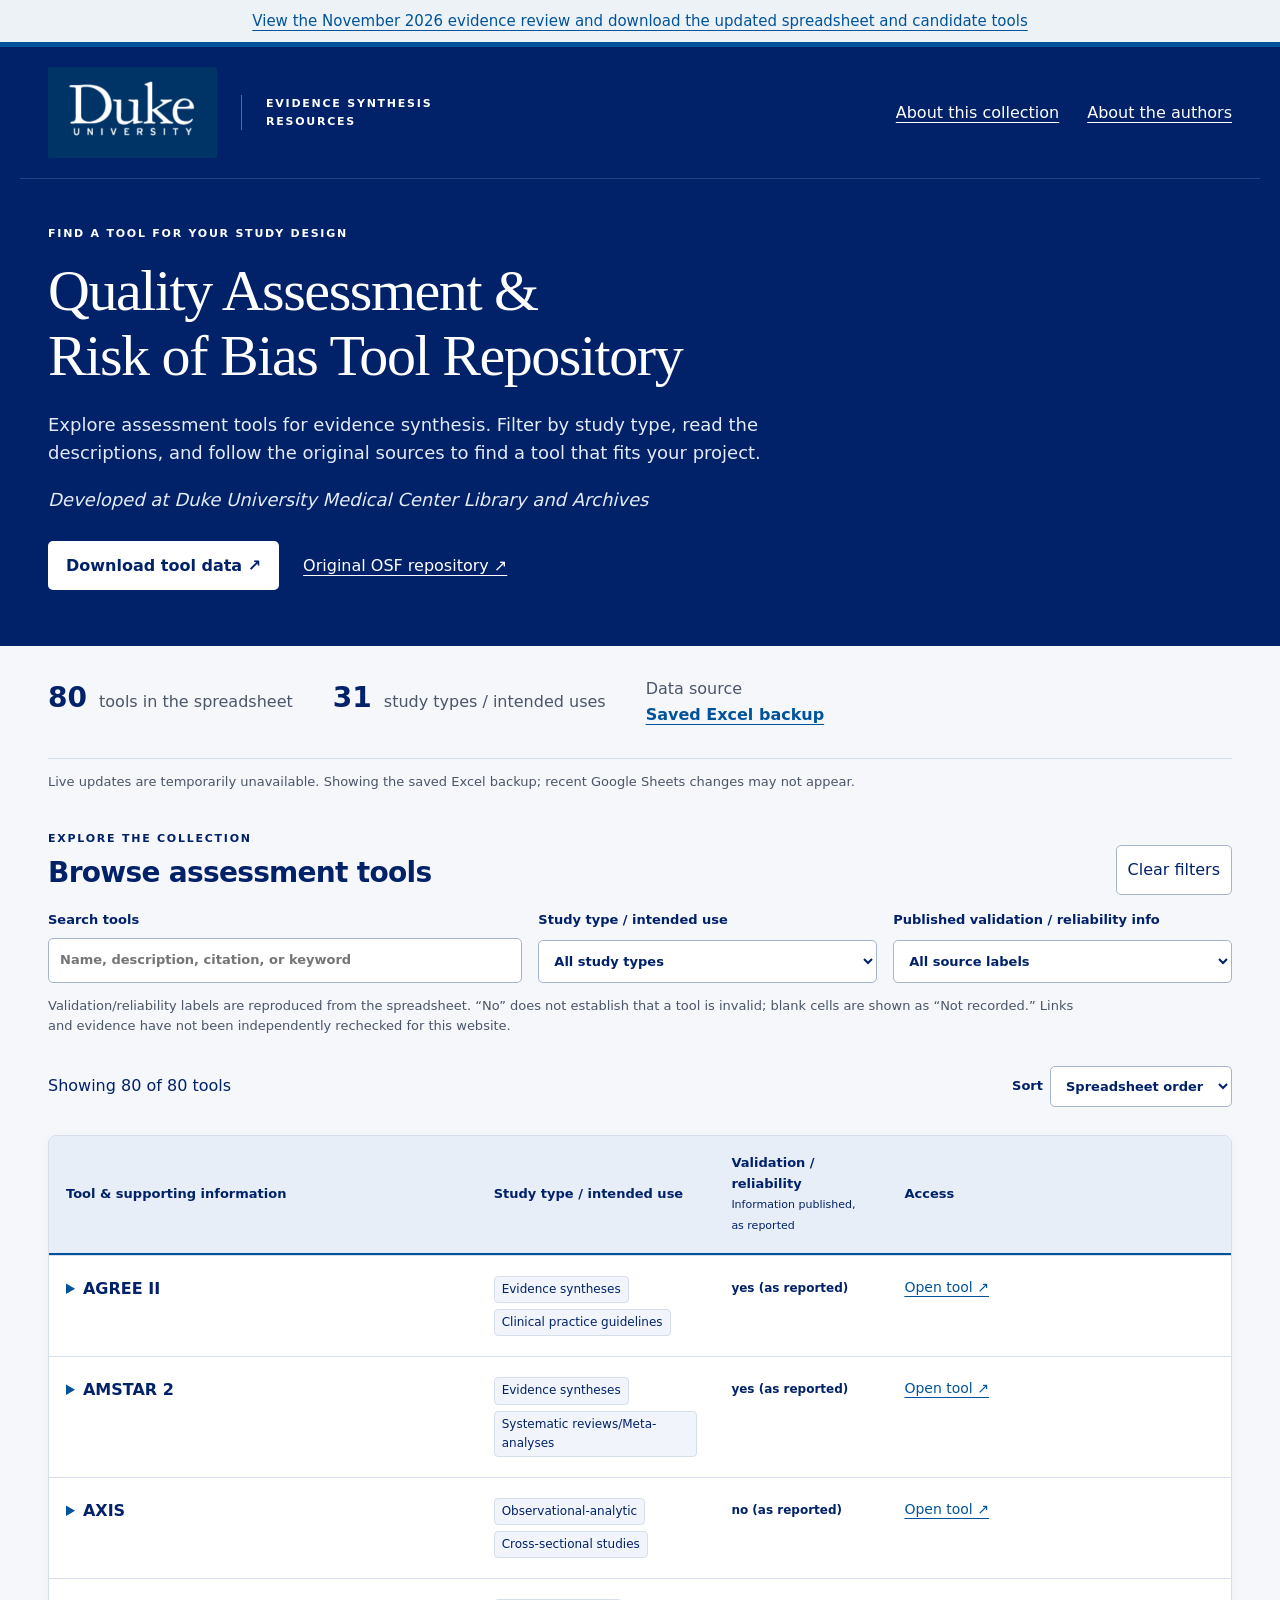
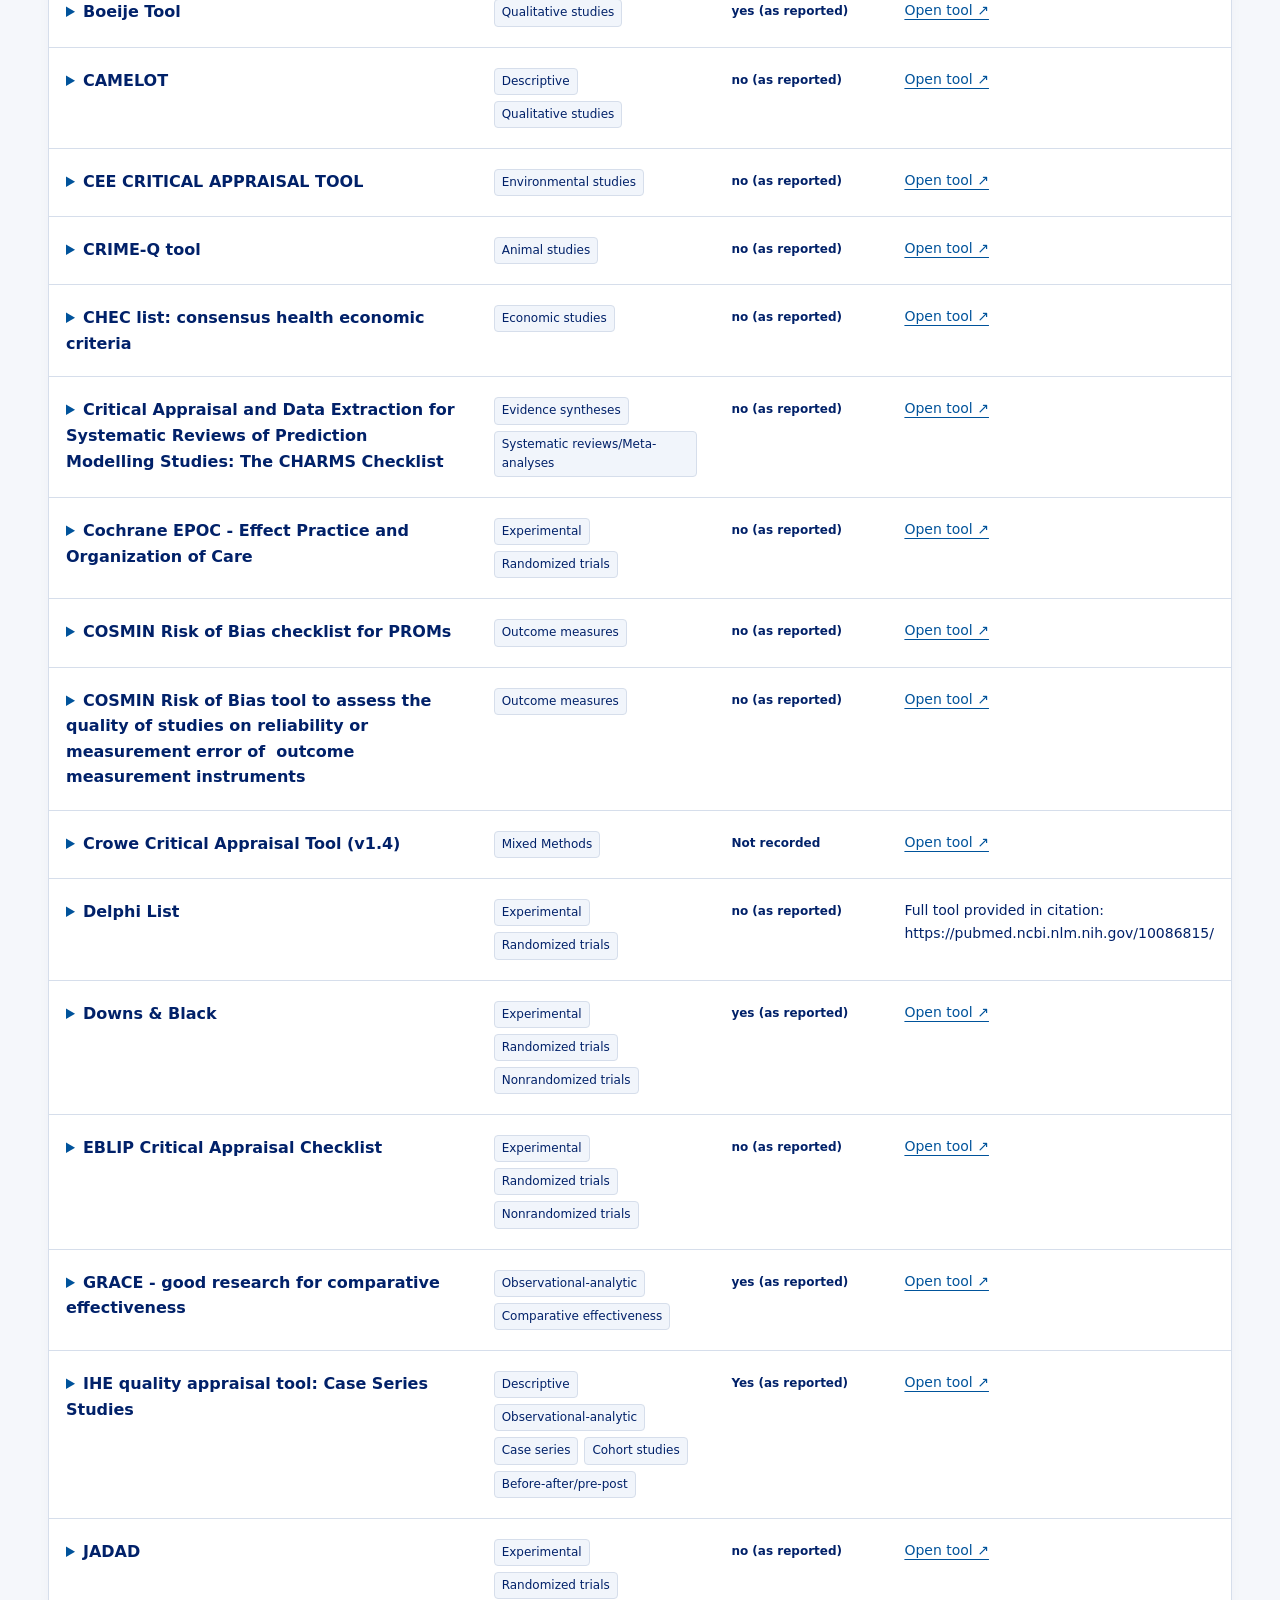
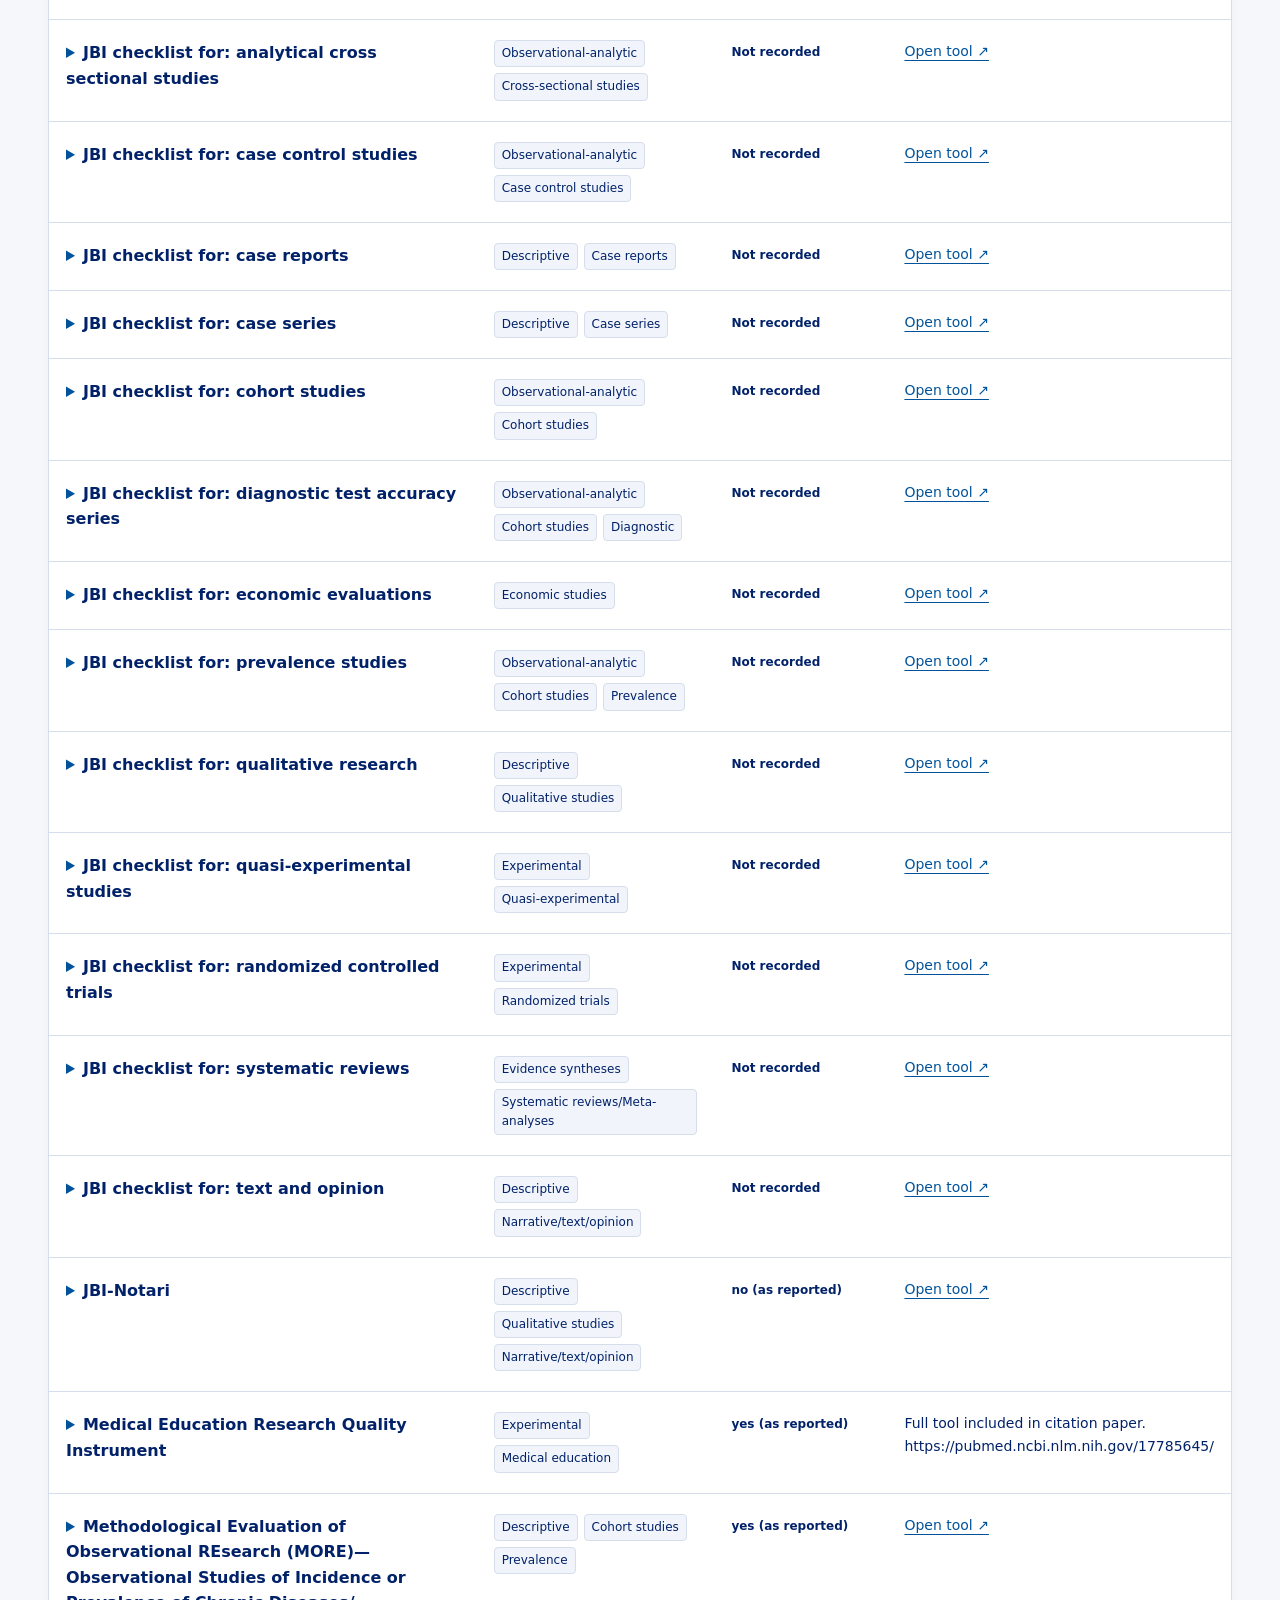
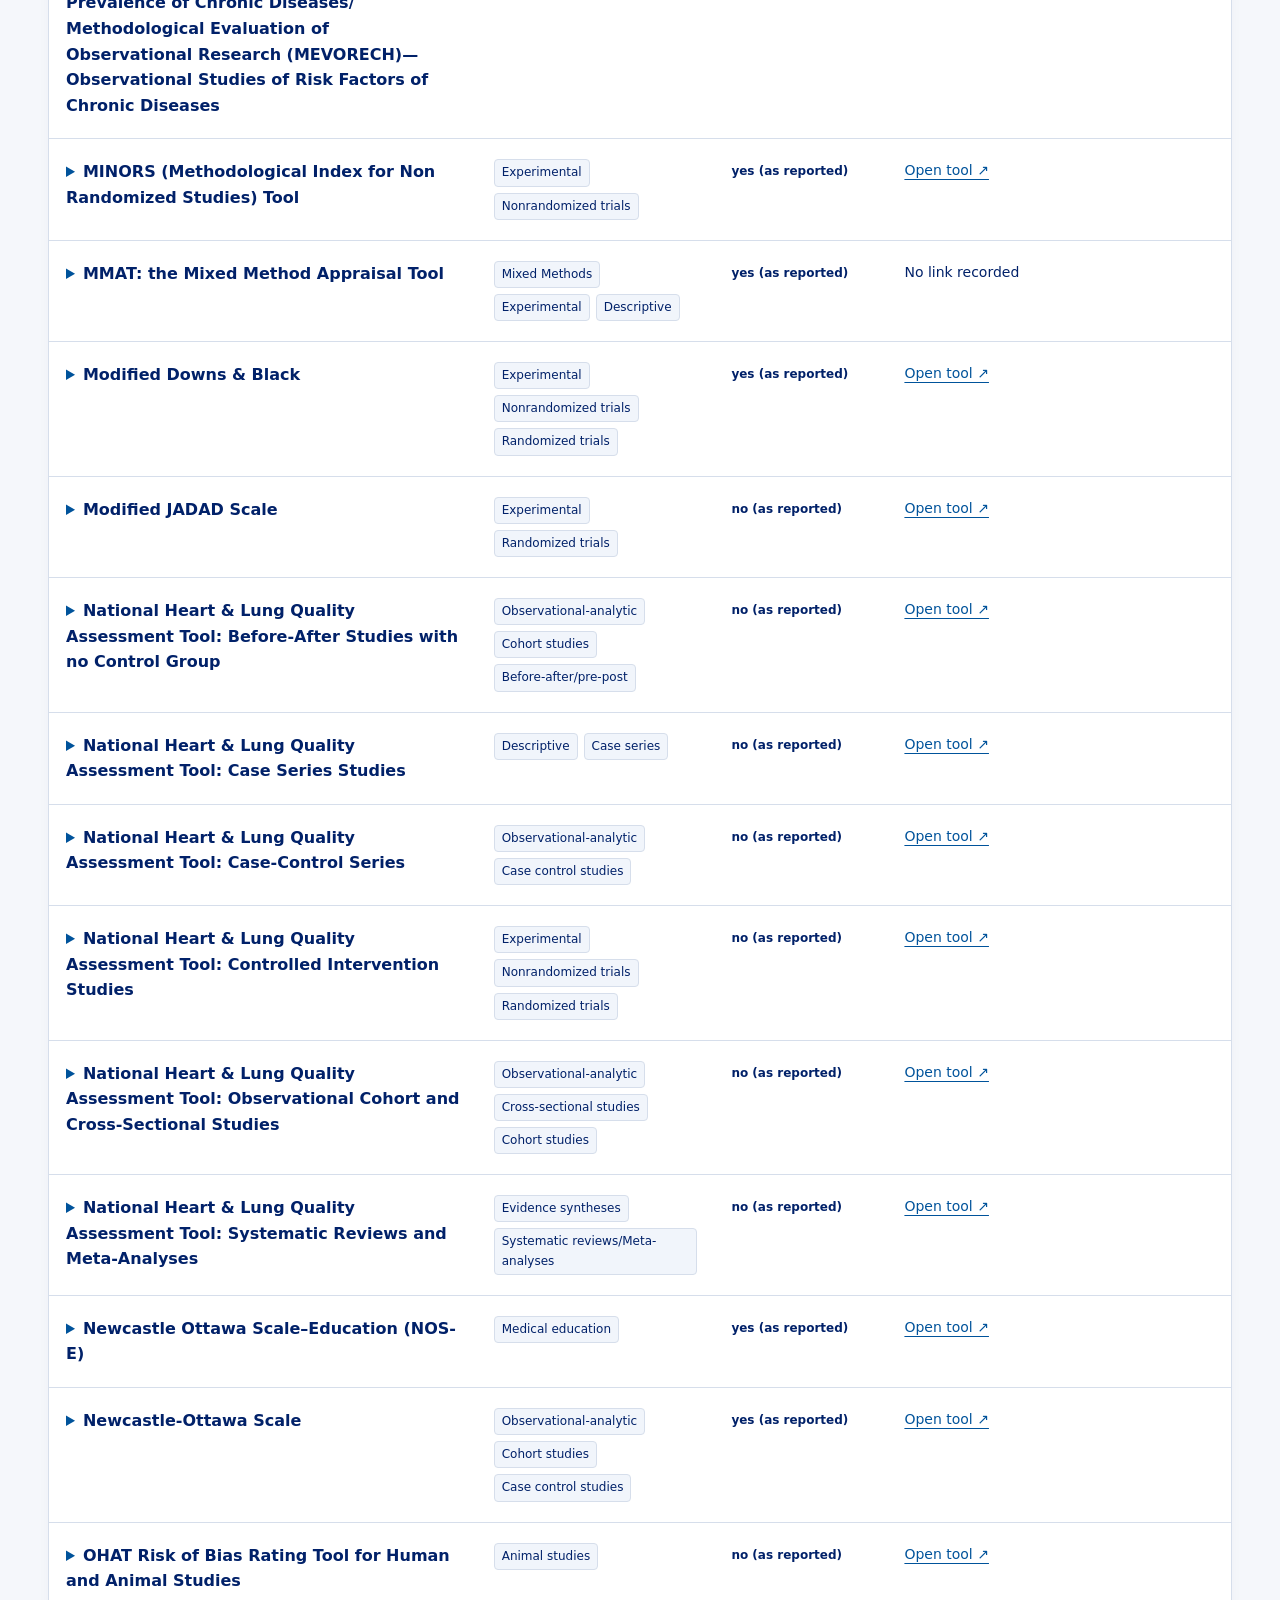
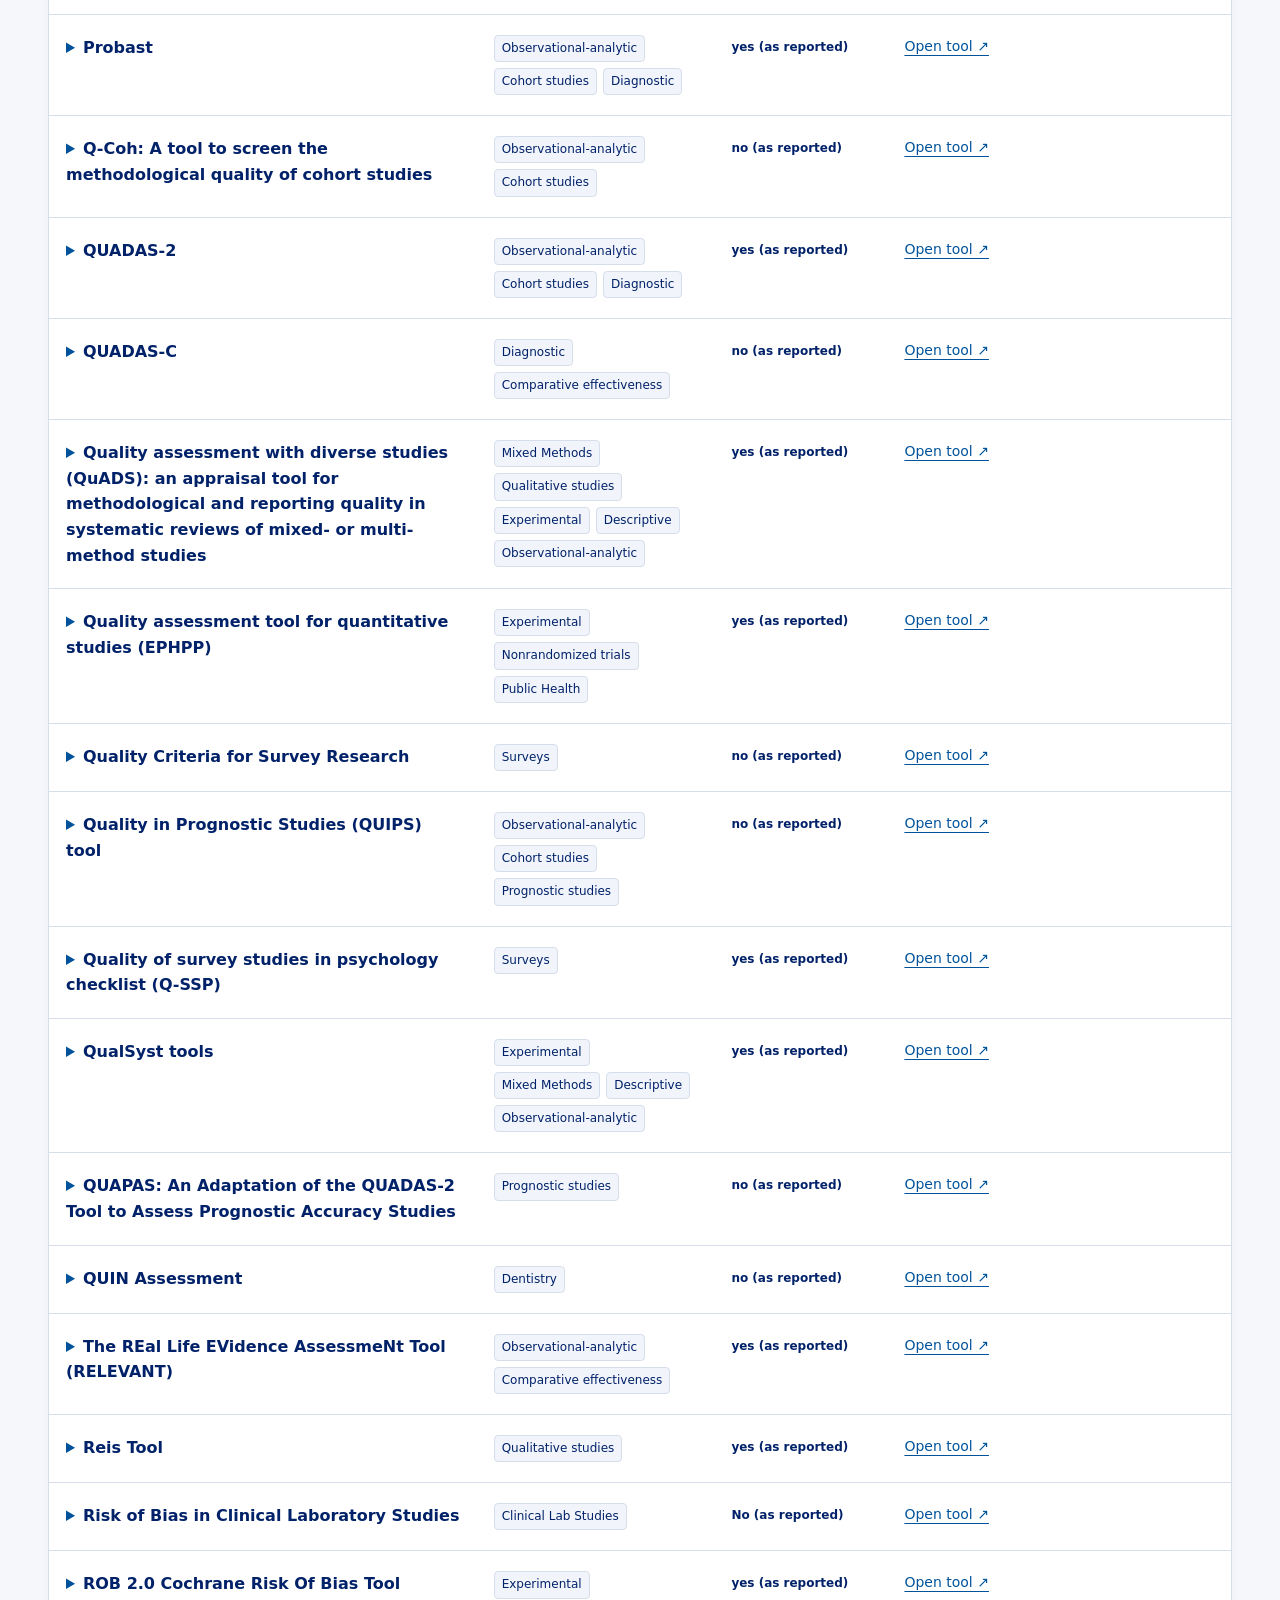
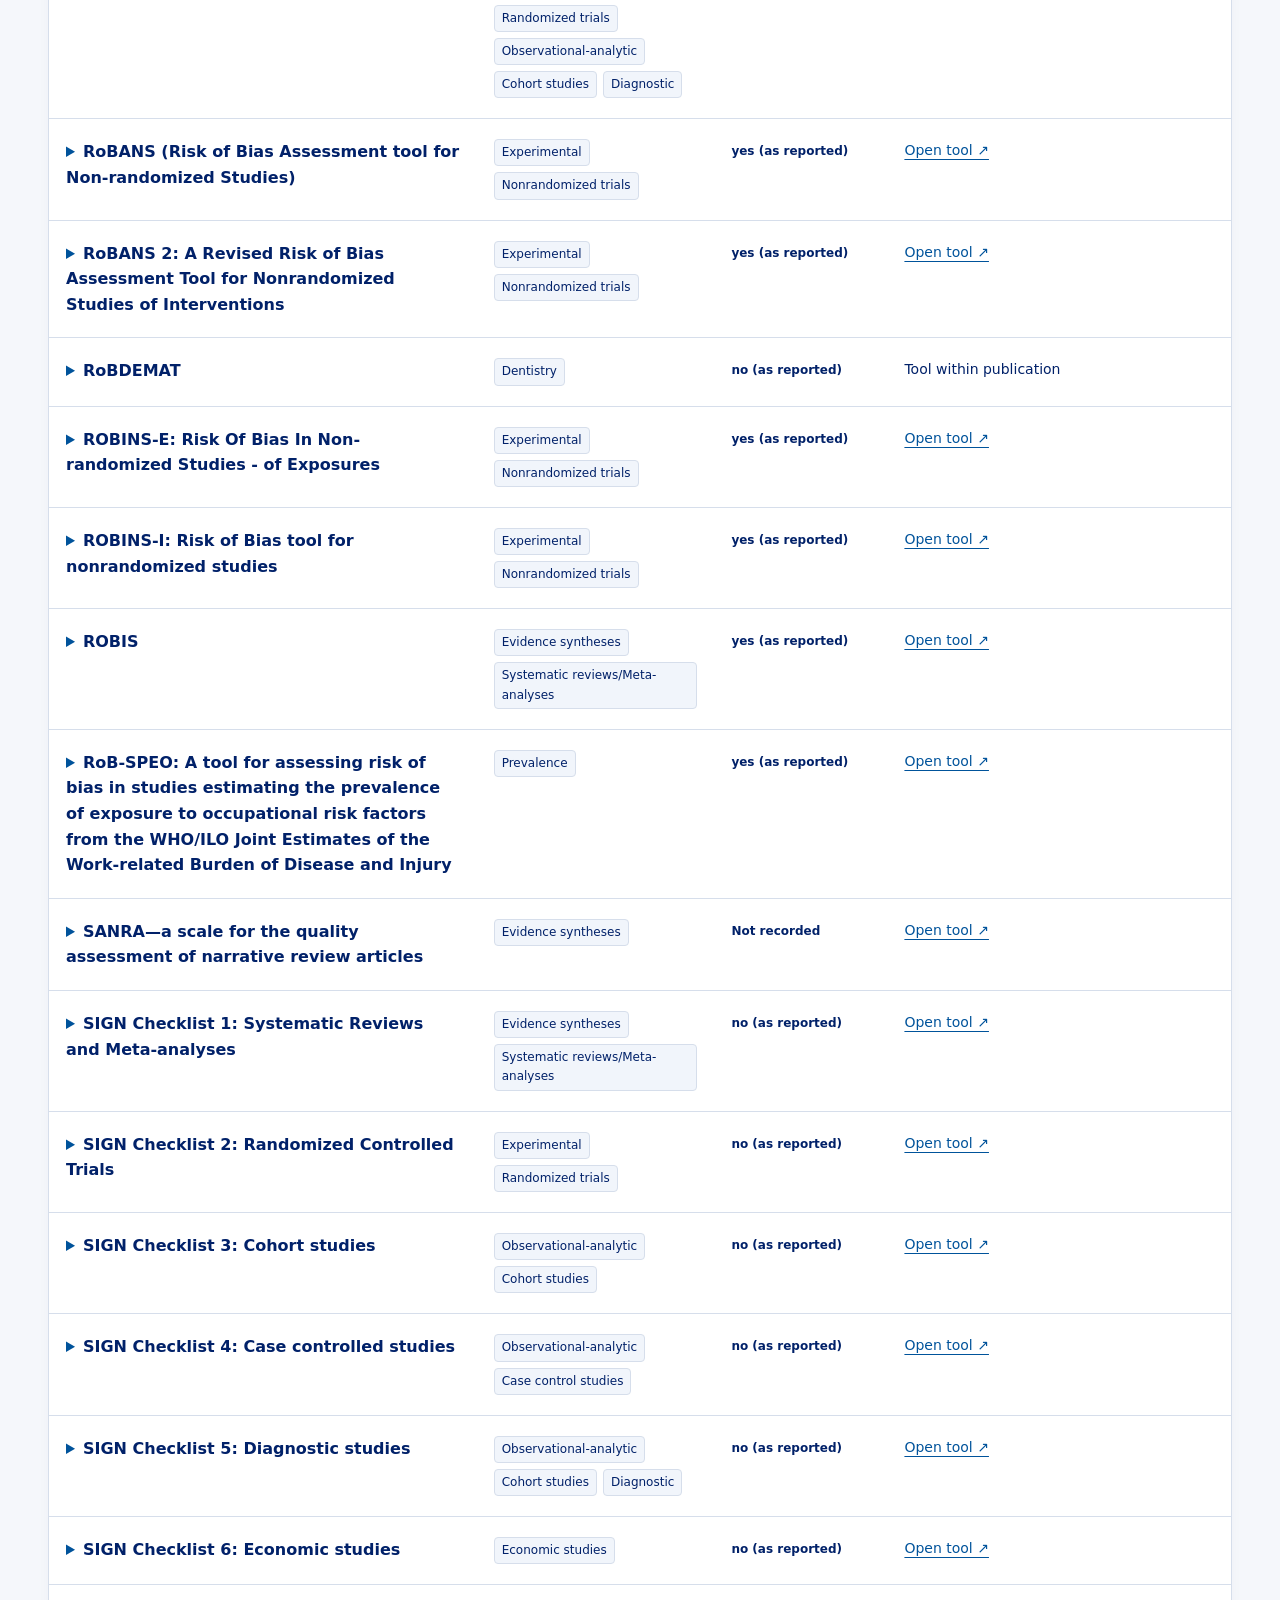
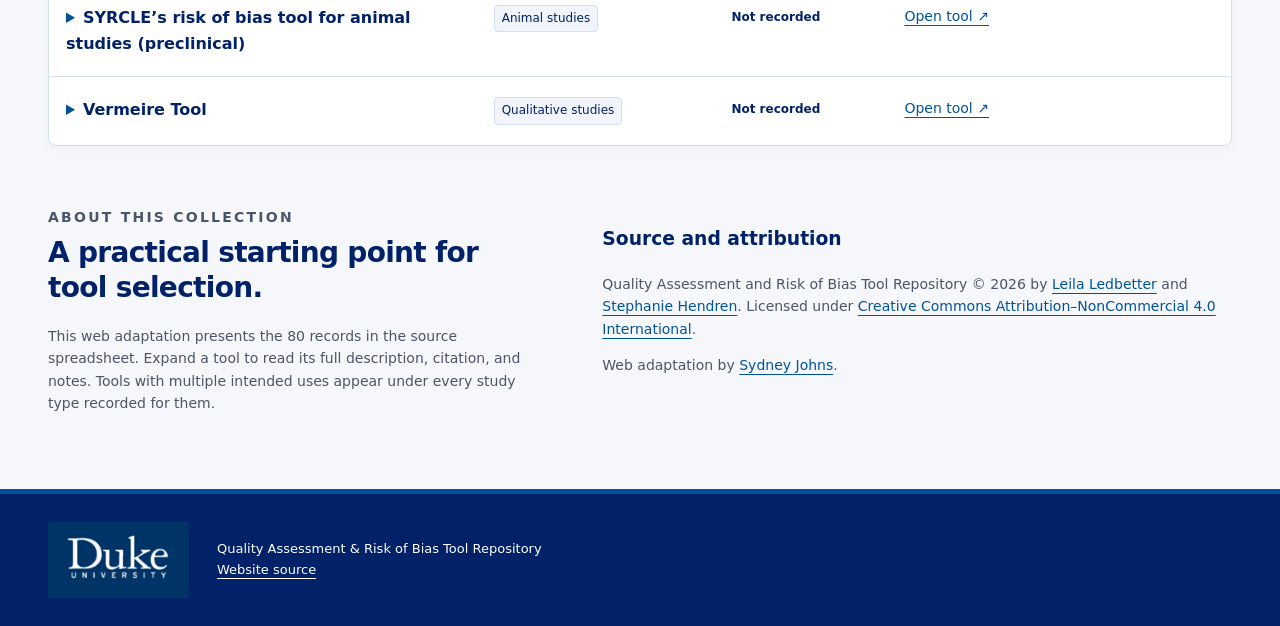
==== commit ebb2383f: "Add cited assessment tool review and candidate documents" ====
--- a/index.html
+++ b/index.html
@@ -1,5 +1,6 @@
 <!doctype html>
 <html lang="en"><head><meta charset="utf-8"><meta name="viewport" content="width=device-width,initial-scale=1"><title>Quality Assessment & Risk of Bias Tool Repository</title><link rel="stylesheet" href="styles.css"><script src="vendor/xlsx.mini.min.js" defer></script><script src="workbook.js?v=google-sheets-1" defer></script><script src="app.js?v=google-sheets-1" defer></script></head><body>
+<aside style="background:#edf2f7;padding:12px 24px;text-align:center;font:15px system-ui"><a href="review.html">View the November 2026 evidence review and download the updated spreadsheet and candidate tools</a></aside>
 <a class="skip" href="#directory">Skip to directory</a>
 <header><nav><div class="brand-group"><a class="duke-brand" href="https://www.duke.edu/" aria-label="Duke University home"><img src="[data-uri]" alt="Duke University" width="282" height="142"></a><span class="brand">EVIDENCE SYNTHESIS RESOURCES</span></div><div class="nav-links"><a href="#about">About this collection</a><a href="authors.html">About the authors</a></div></nav><div class="hero"><p class="eyebrow">FIND A TOOL FOR YOUR STUDY DESIGN</p><h1>Quality Assessment &amp;<br>Risk of Bias Tool Repository</h1><p class="intro">Explore assessment tools for evidence synthesis. Filter by study type, read the descriptions, and follow the original sources to find a tool that fits your project.</p><p class="intro"><em>Developed at Duke University Medical Center Library and Archives</em></p><div class="actions"><a id="download-source" class="button" href="source-workbook.xlsx" download>Download tool data ↗</a><a href="https://osf.io/ws824/">Original OSF repository ↗</a></div></div></header>
 <main><section class="summary" aria-label="Collection summary"><div><strong id="total">—</strong> tools in the spreadsheet</div><div><strong id="types">—</strong> study types / intended uses</div><div>Data source<br><strong class="date"><a id="source-link" href="source-workbook.xlsx">Loading source…</a></strong></div></section>
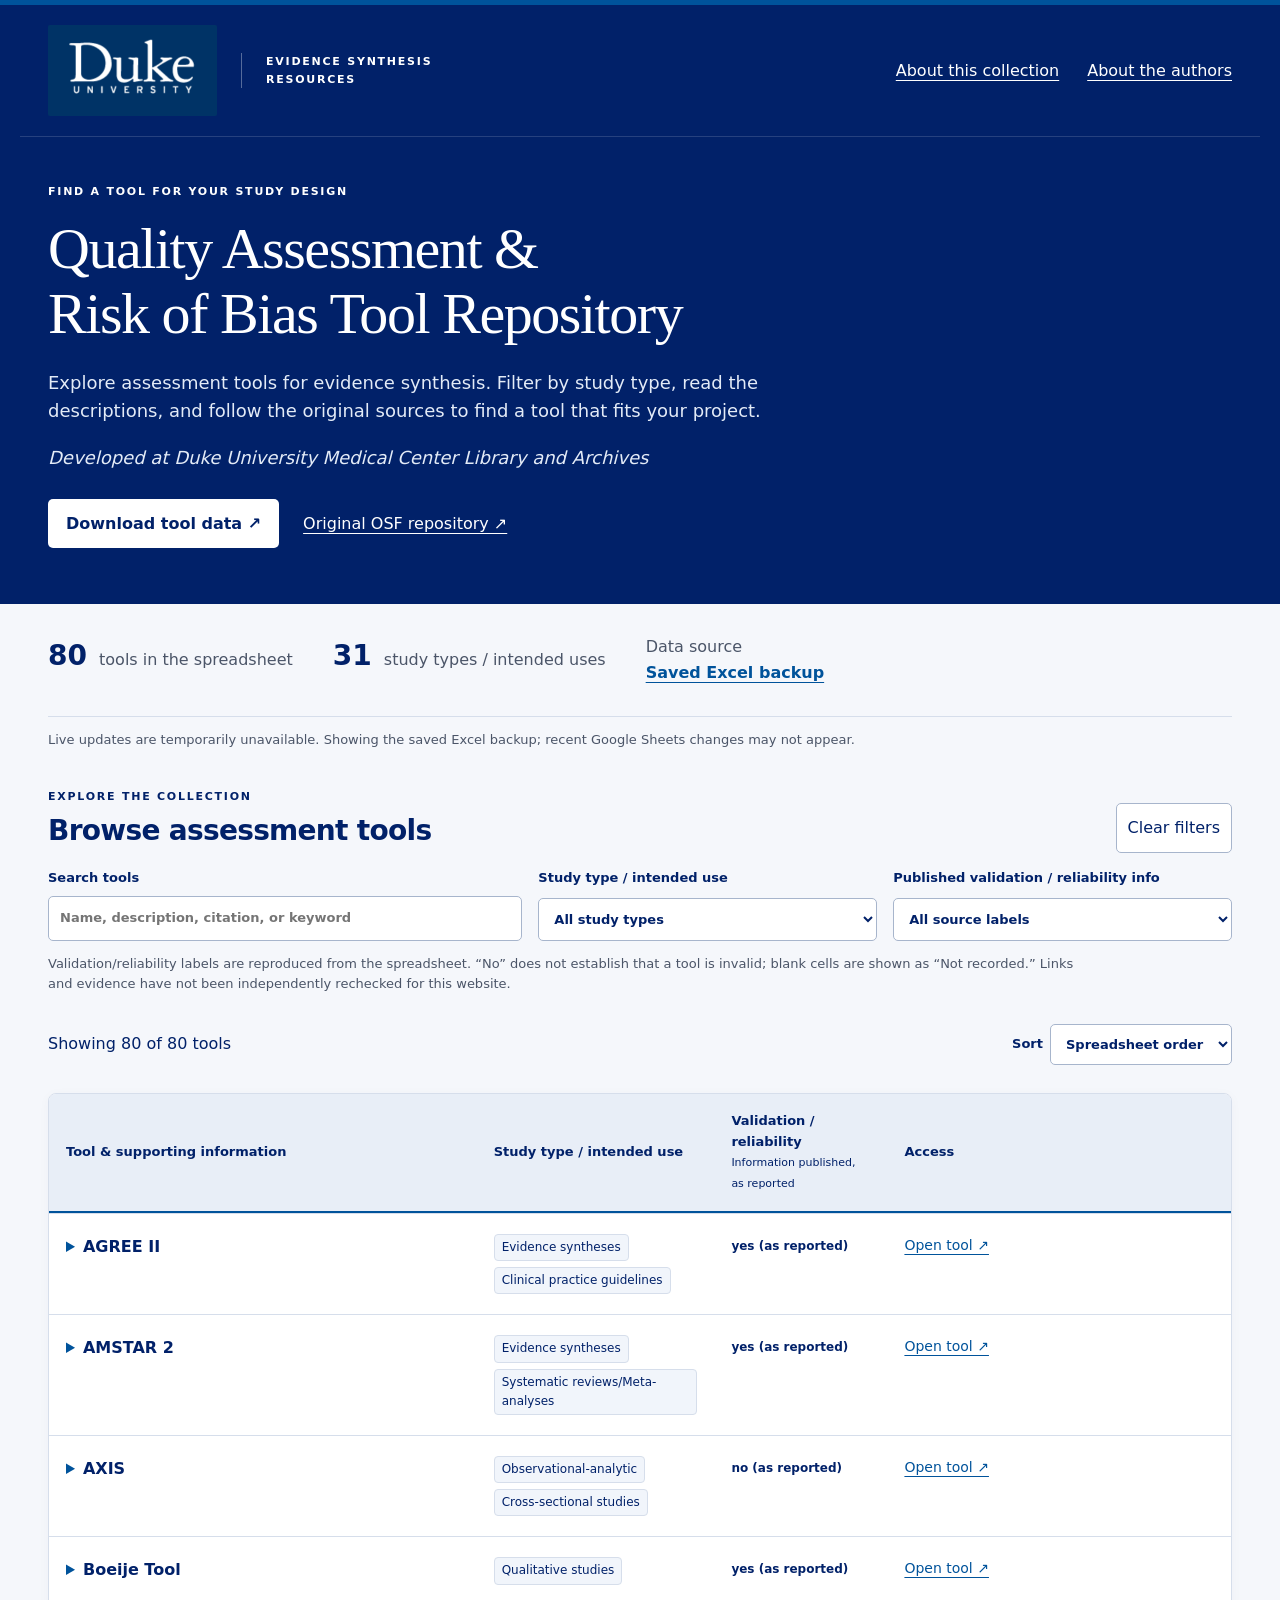
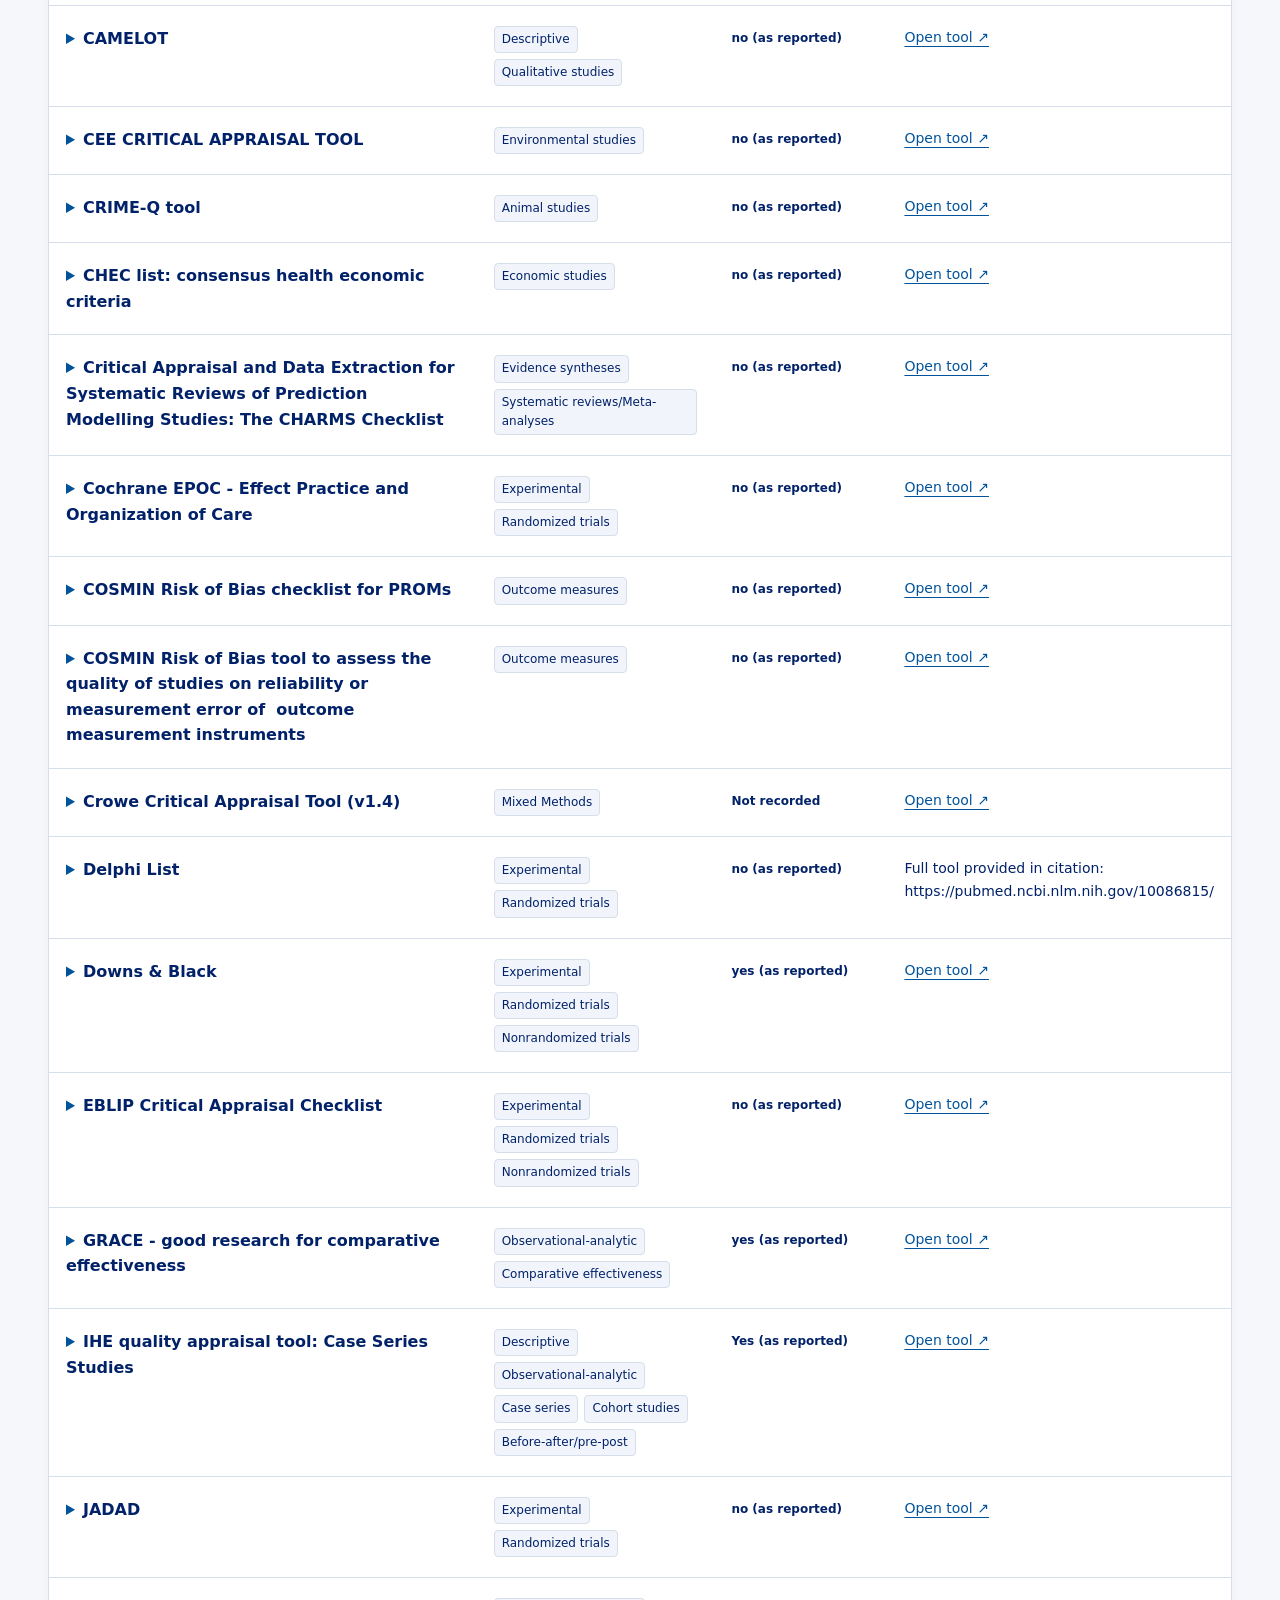
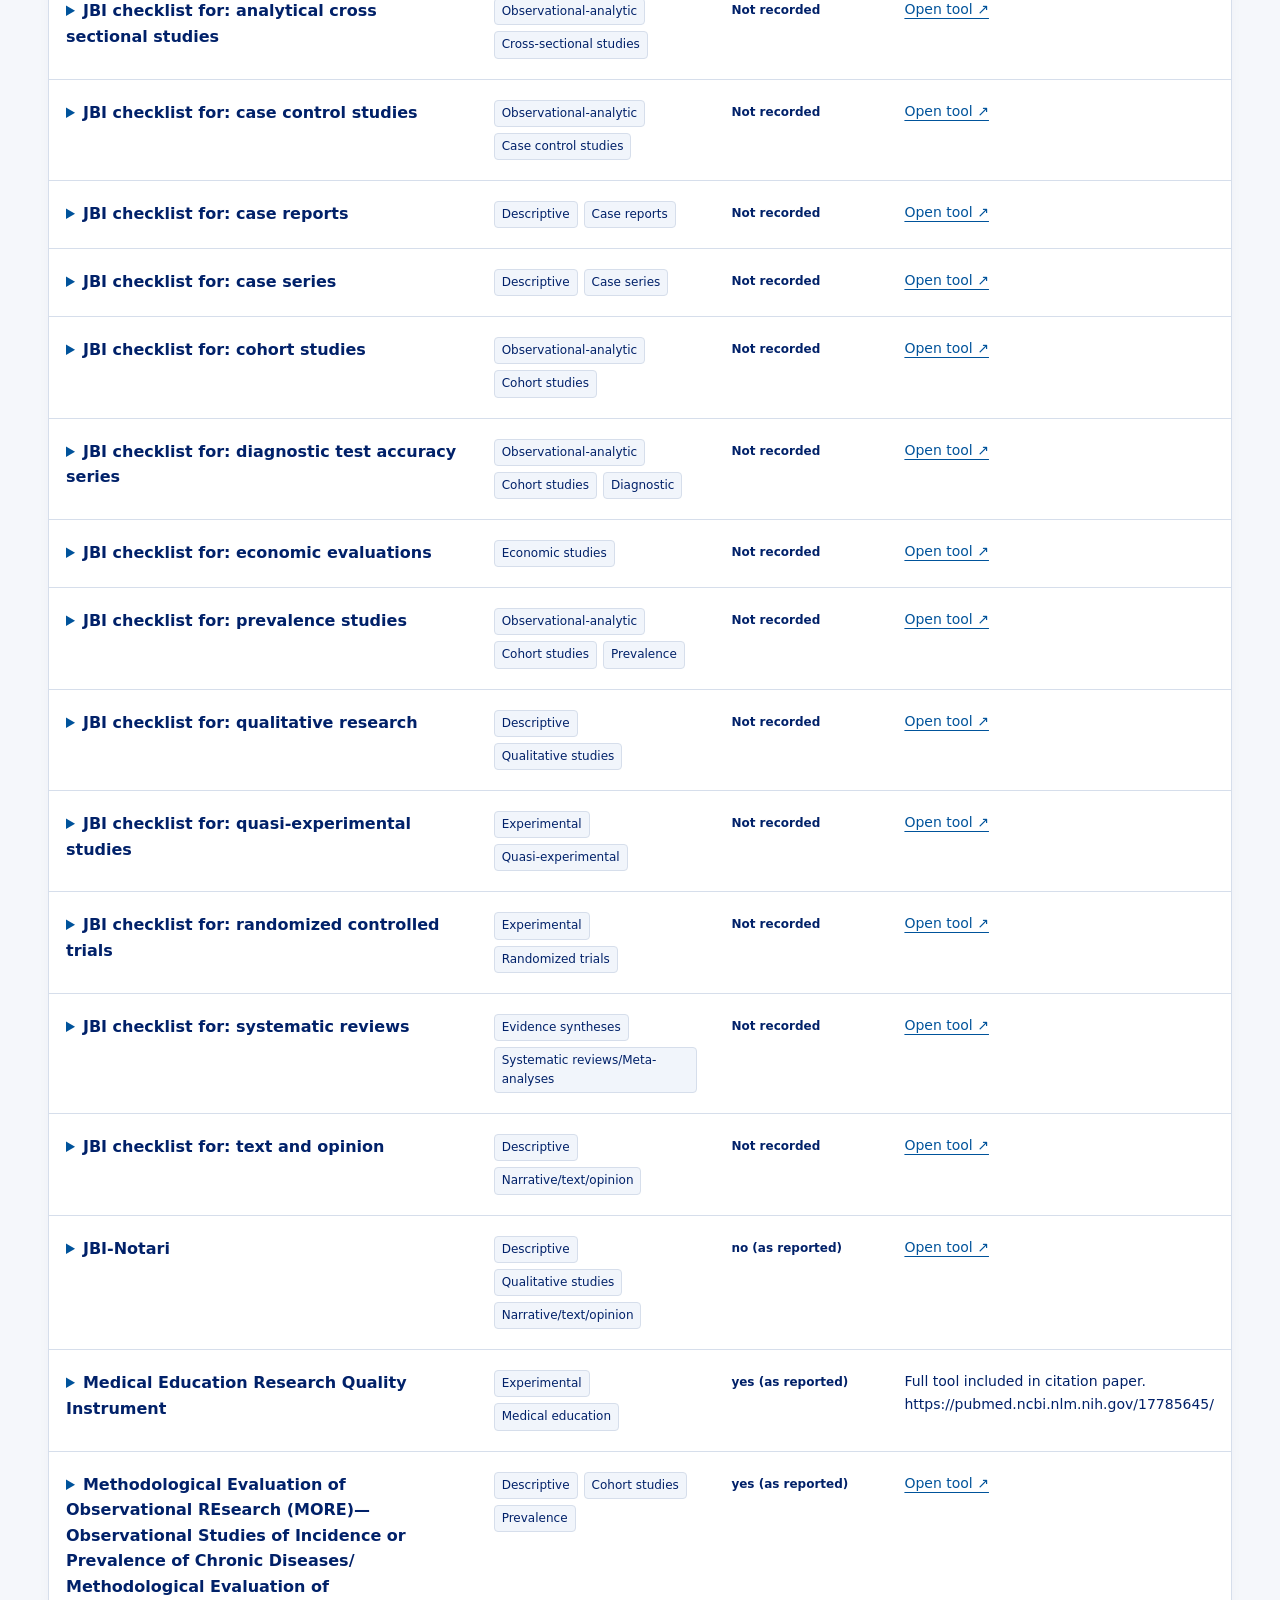
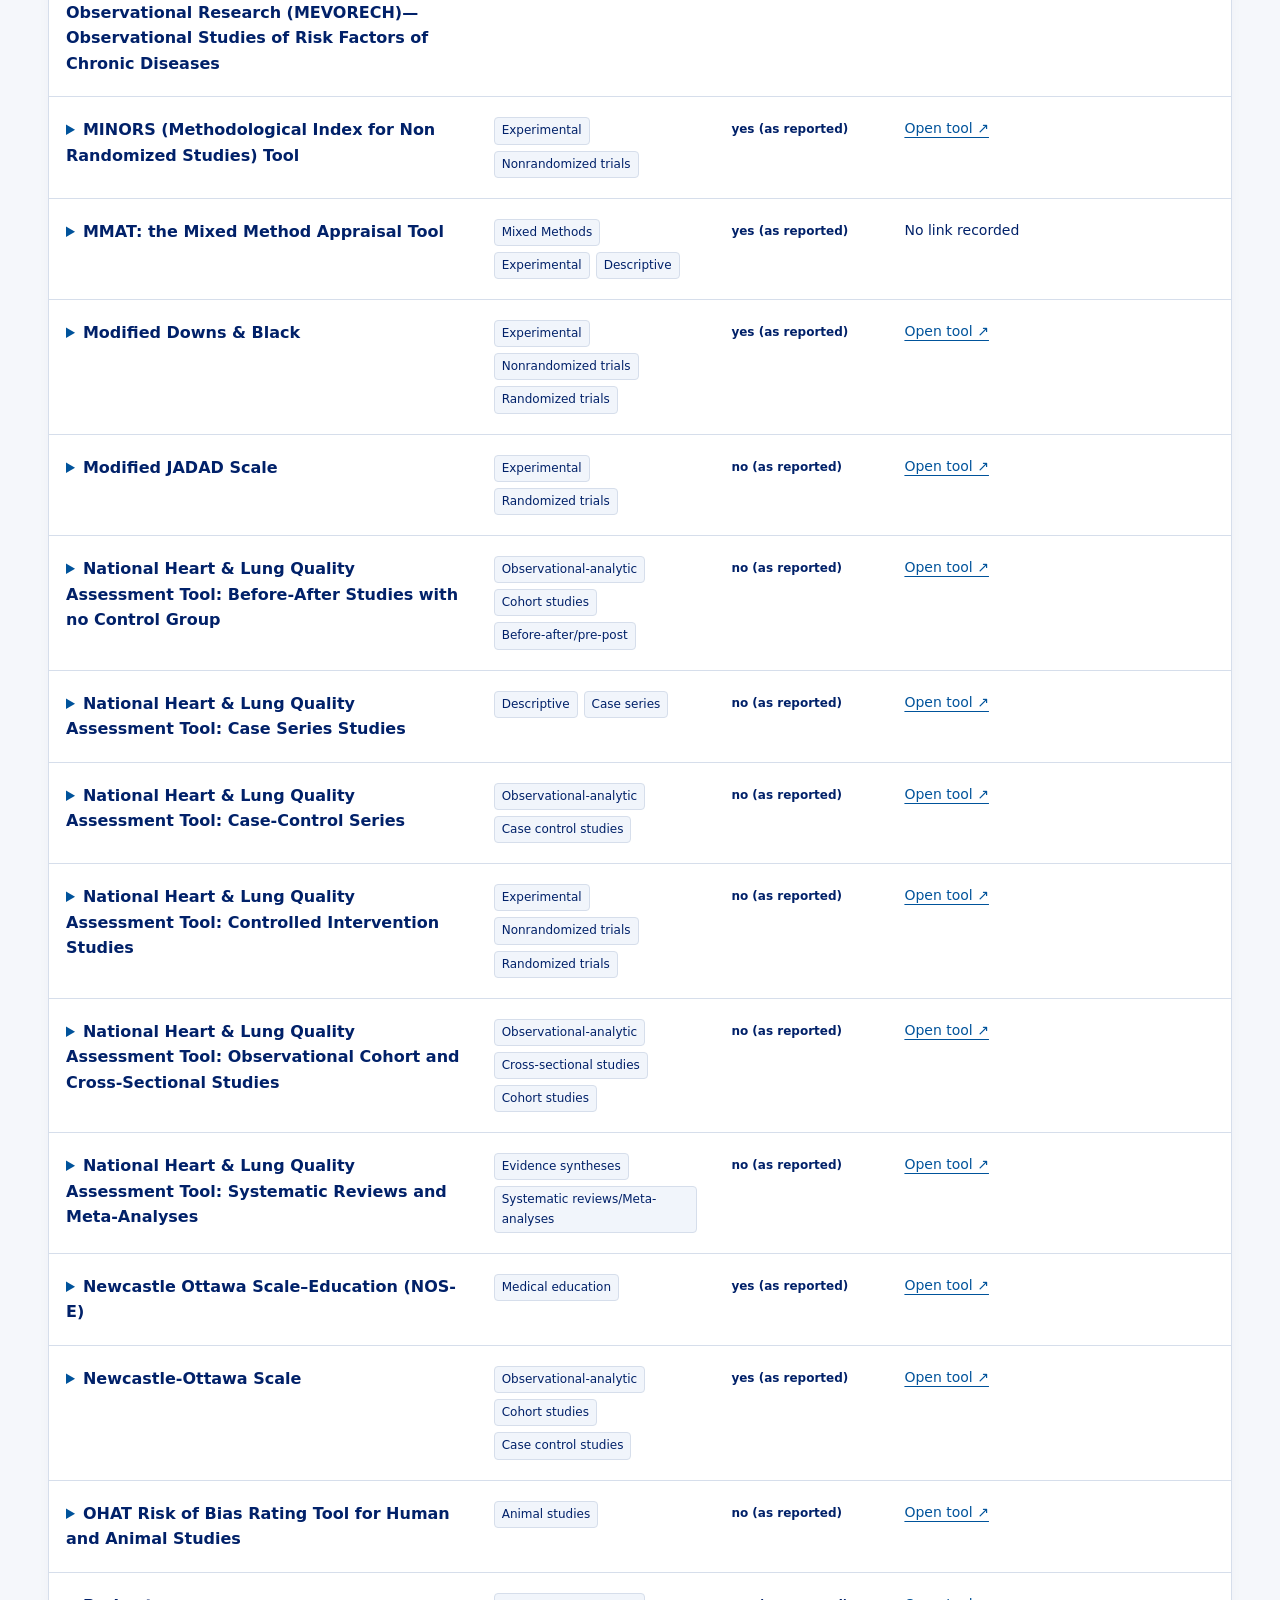
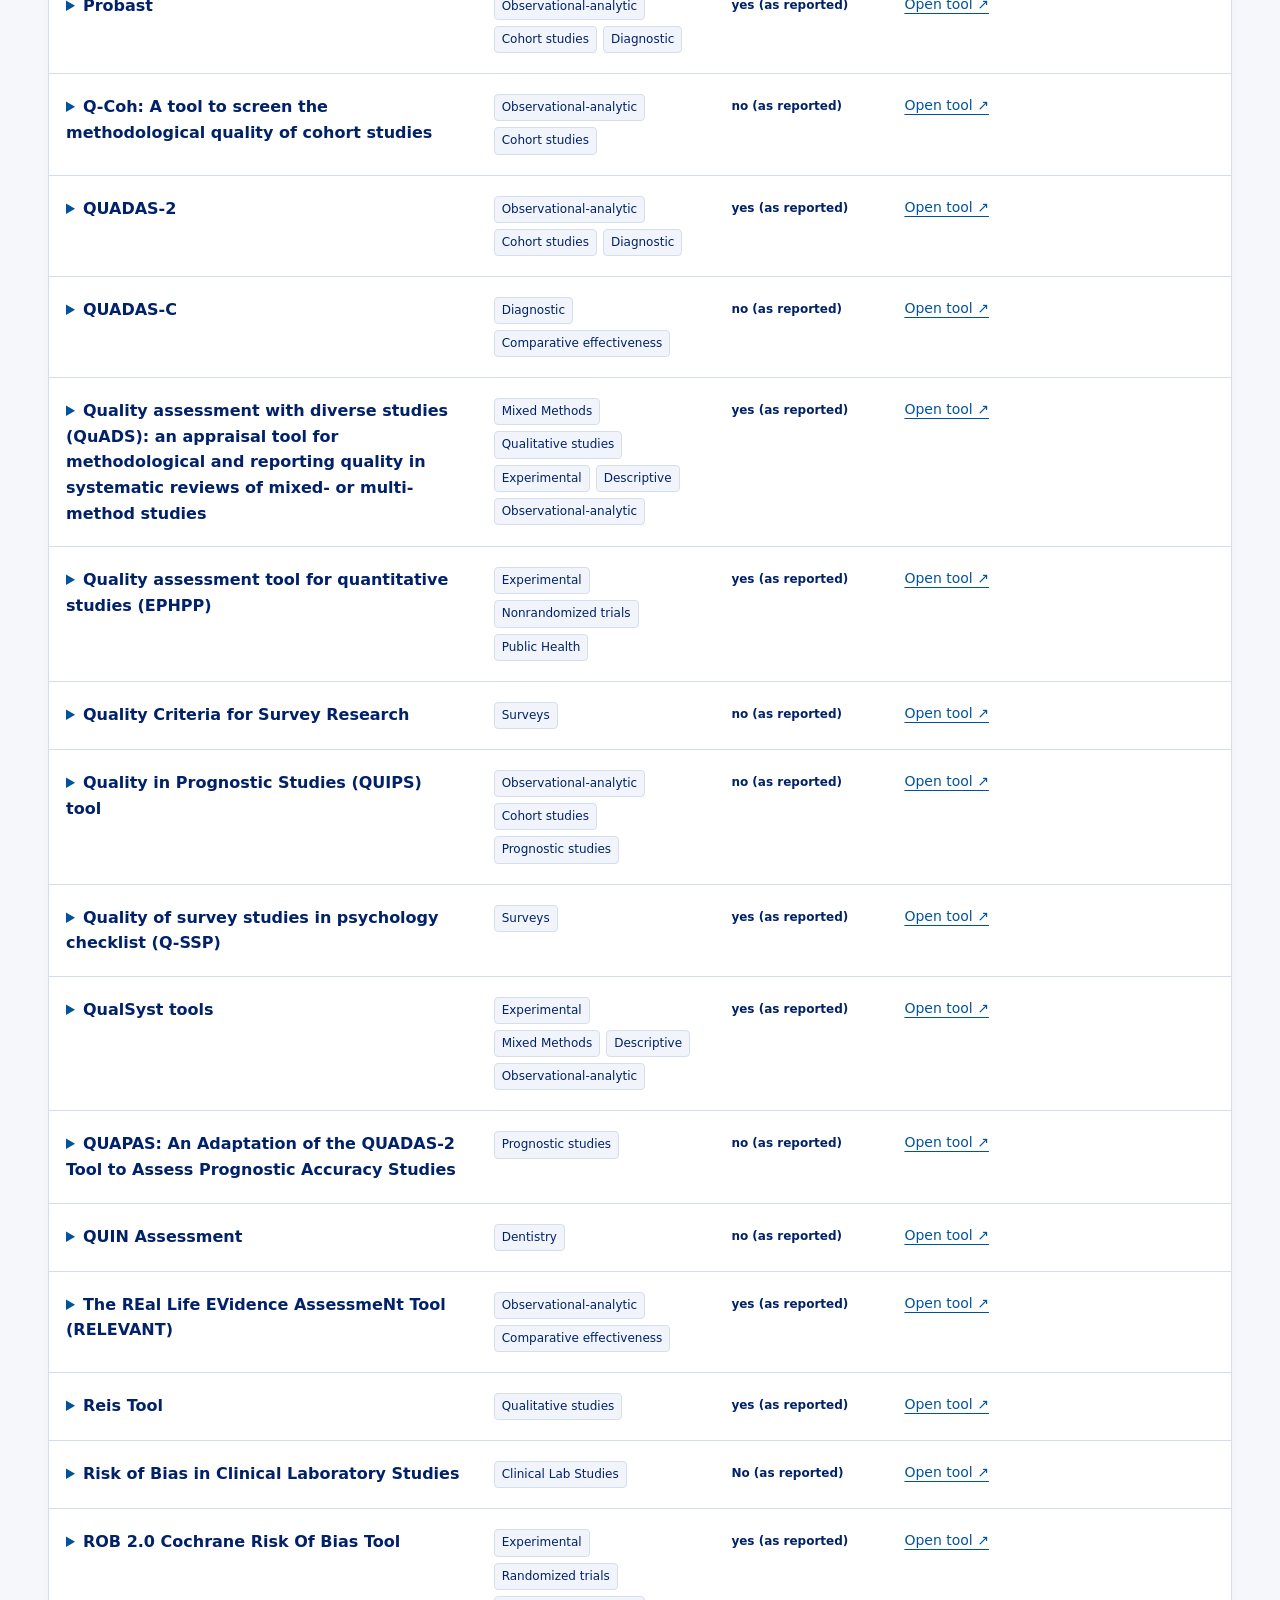
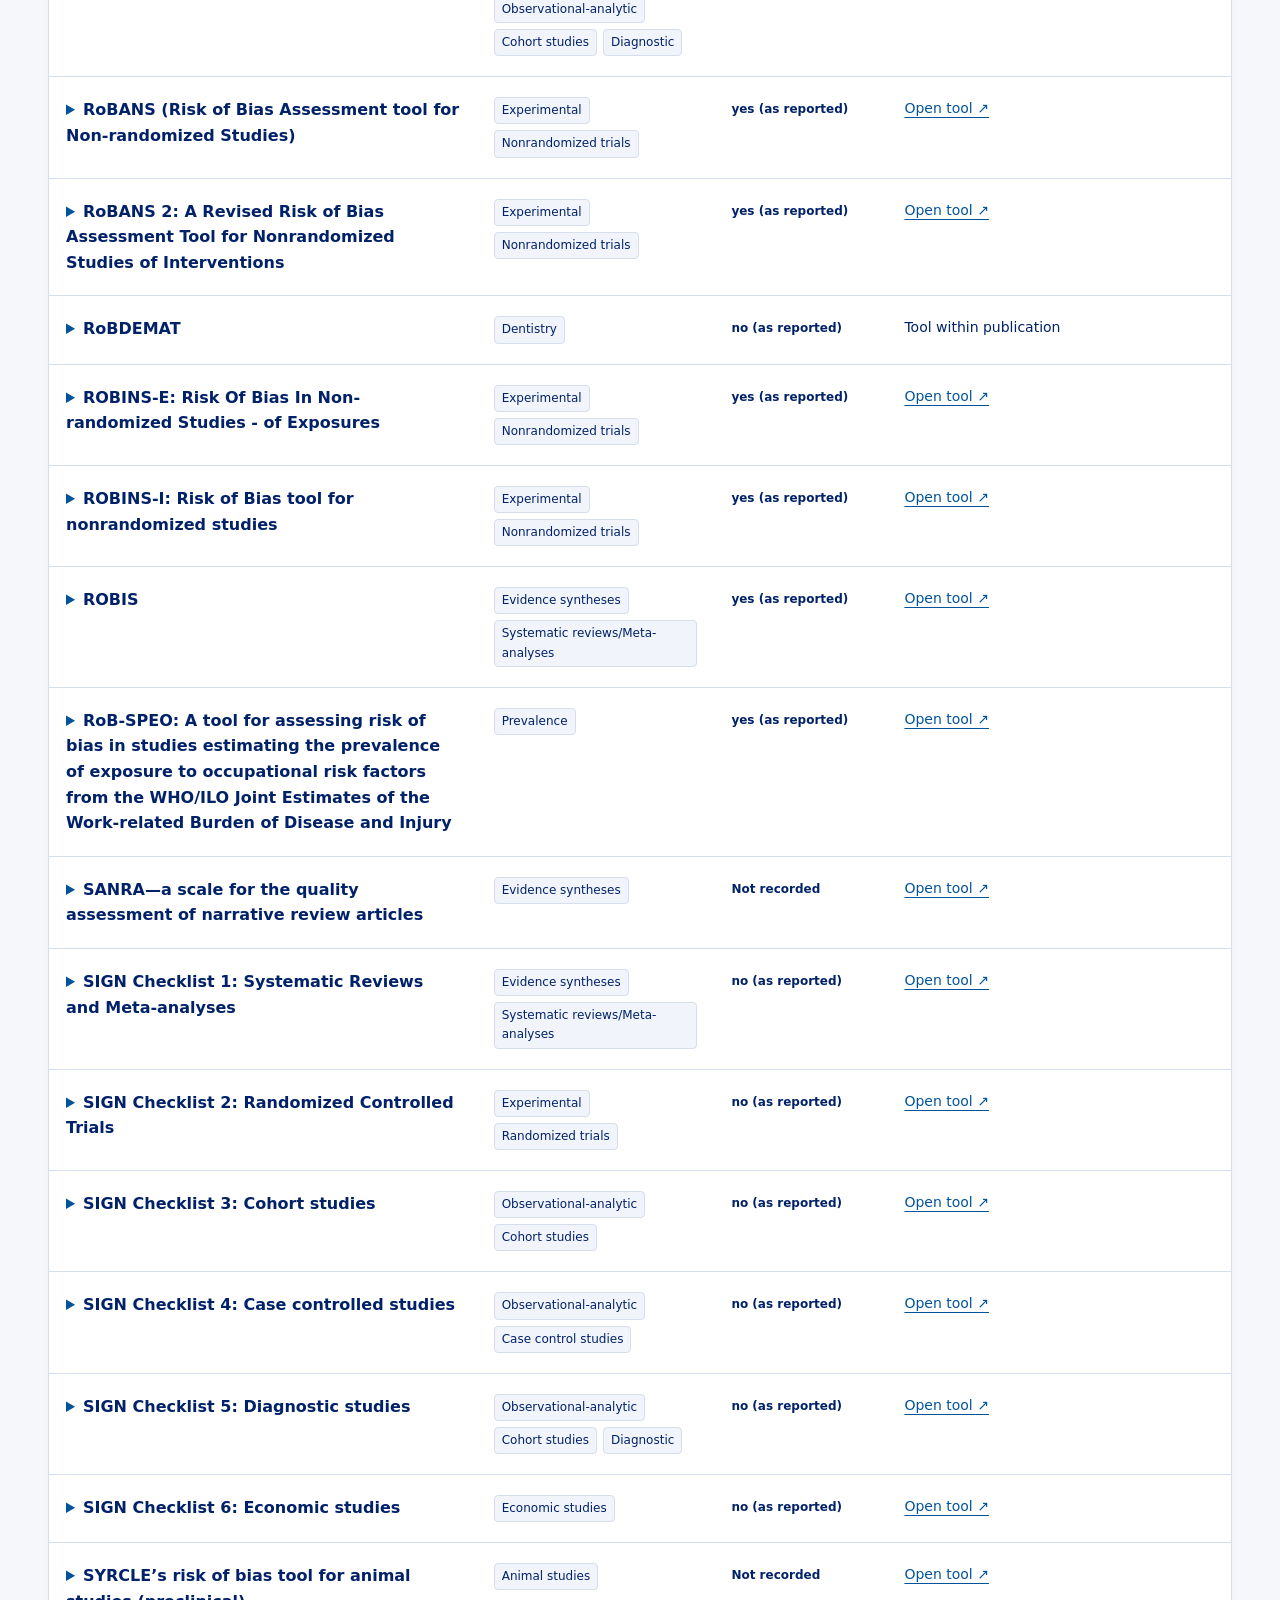
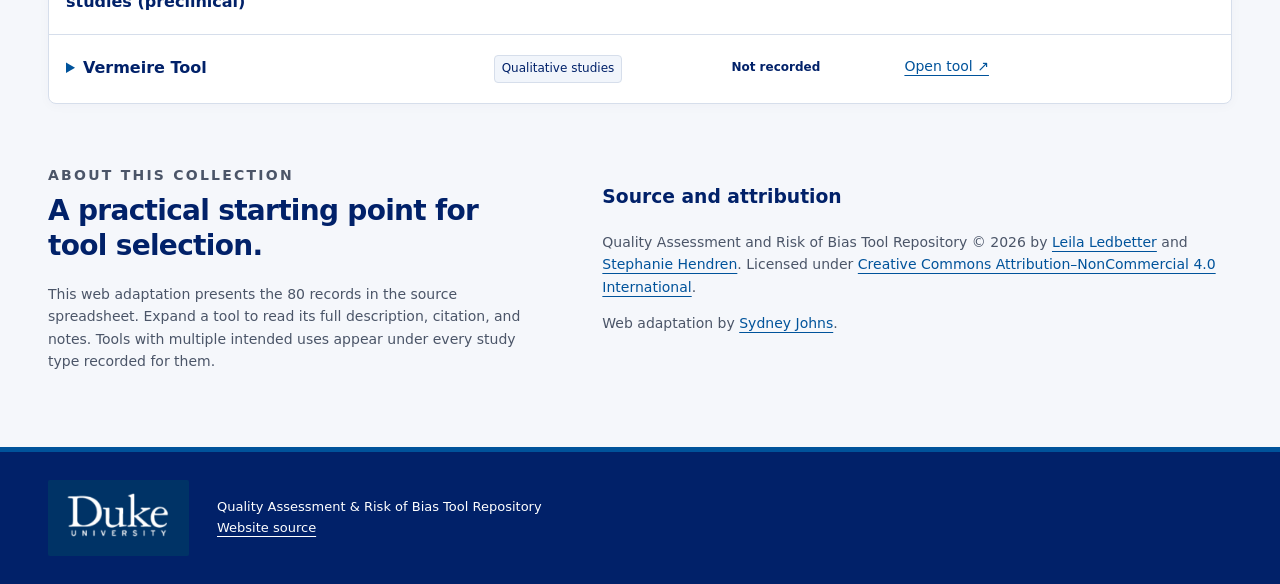
==== commit a63f2edc: "Remove evidence review from website and maintainer instructions" ====
--- a/index.html
+++ b/index.html
@@ -1,6 +1,5 @@
 <!doctype html>
 <html lang="en"><head><meta charset="utf-8"><meta name="viewport" content="width=device-width,initial-scale=1"><title>Quality Assessment & Risk of Bias Tool Repository</title><link rel="stylesheet" href="styles.css"><script src="vendor/xlsx.mini.min.js" defer></script><script src="workbook.js?v=google-sheets-1" defer></script><script src="app.js?v=google-sheets-1" defer></script></head><body>
-<aside style="background:#edf2f7;padding:12px 24px;text-align:center;font:15px system-ui"><a href="review.html">View the November 2026 evidence review and download the updated spreadsheet and candidate tools</a></aside>
 <a class="skip" href="#directory">Skip to directory</a>
 <header><nav><div class="brand-group"><a class="duke-brand" href="https://www.duke.edu/" aria-label="Duke University home"><img src="[data-uri]" alt="Duke University" width="282" height="142"></a><span class="brand">EVIDENCE SYNTHESIS RESOURCES</span></div><div class="nav-links"><a href="#about">About this collection</a><a href="authors.html">About the authors</a></div></nav><div class="hero"><p class="eyebrow">FIND A TOOL FOR YOUR STUDY DESIGN</p><h1>Quality Assessment &amp;<br>Risk of Bias Tool Repository</h1><p class="intro">Explore assessment tools for evidence synthesis. Filter by study type, read the descriptions, and follow the original sources to find a tool that fits your project.</p><p class="intro"><em>Developed at Duke University Medical Center Library and Archives</em></p><div class="actions"><a id="download-source" class="button" href="source-workbook.xlsx" download>Download tool data ↗</a><a href="https://osf.io/ws824/">Original OSF repository ↗</a></div></div></header>
 <main><section class="summary" aria-label="Collection summary"><div><strong id="total">—</strong> tools in the spreadsheet</div><div><strong id="types">—</strong> study types / intended uses</div><div>Data source<br><strong class="date"><a id="source-link" href="source-workbook.xlsx">Loading source…</a></strong></div></section>
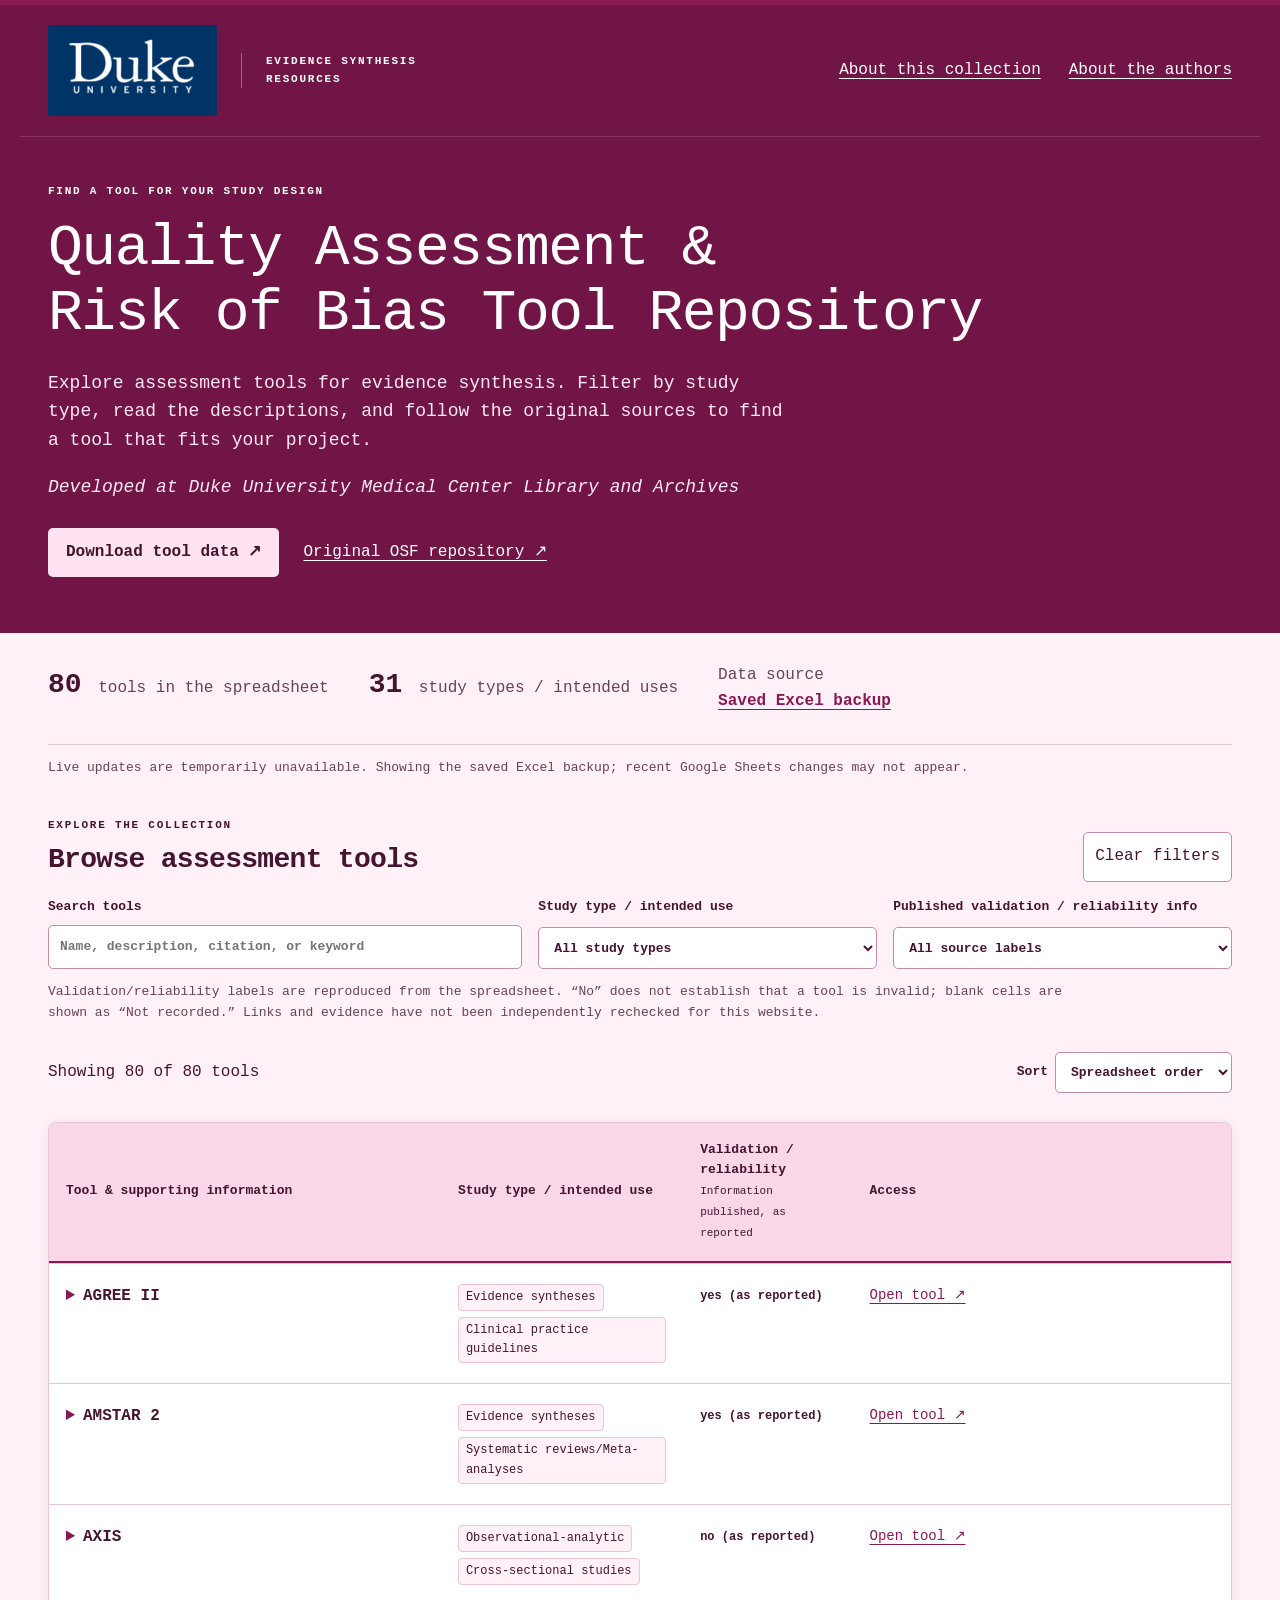
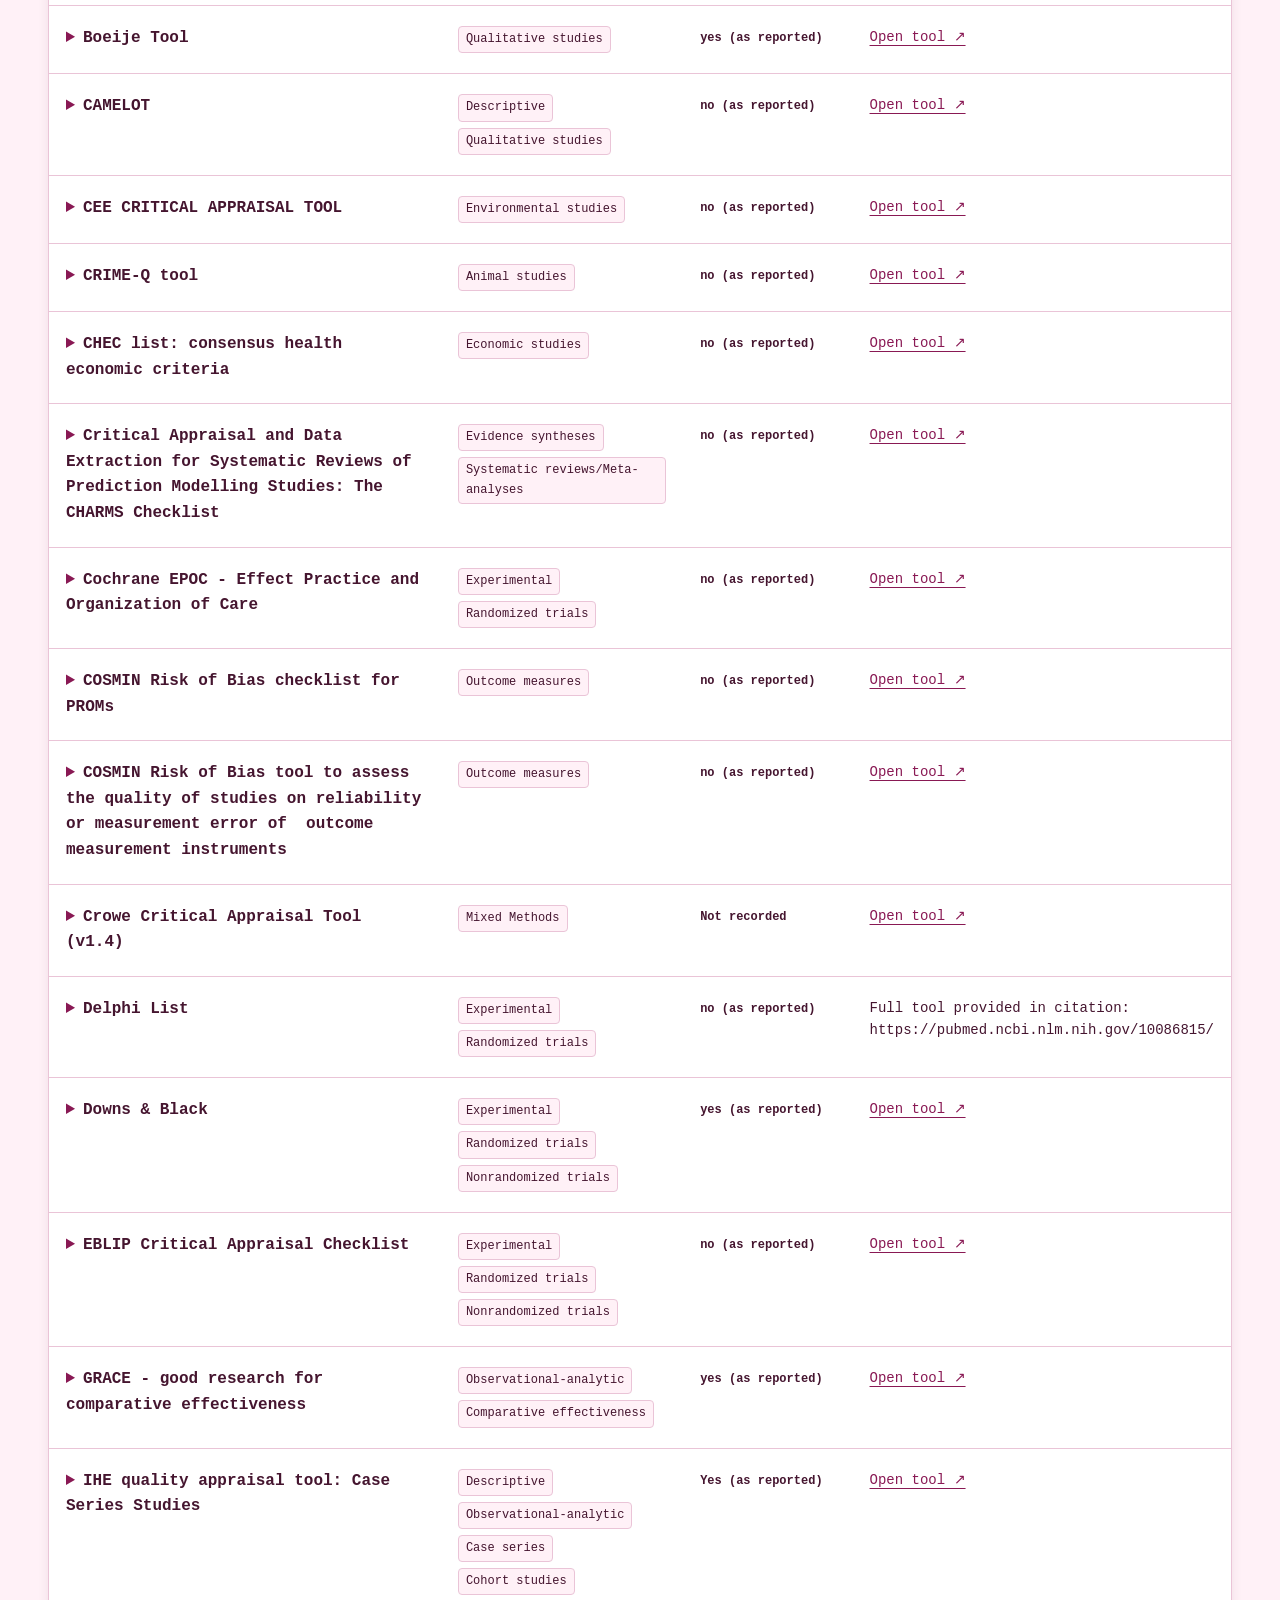
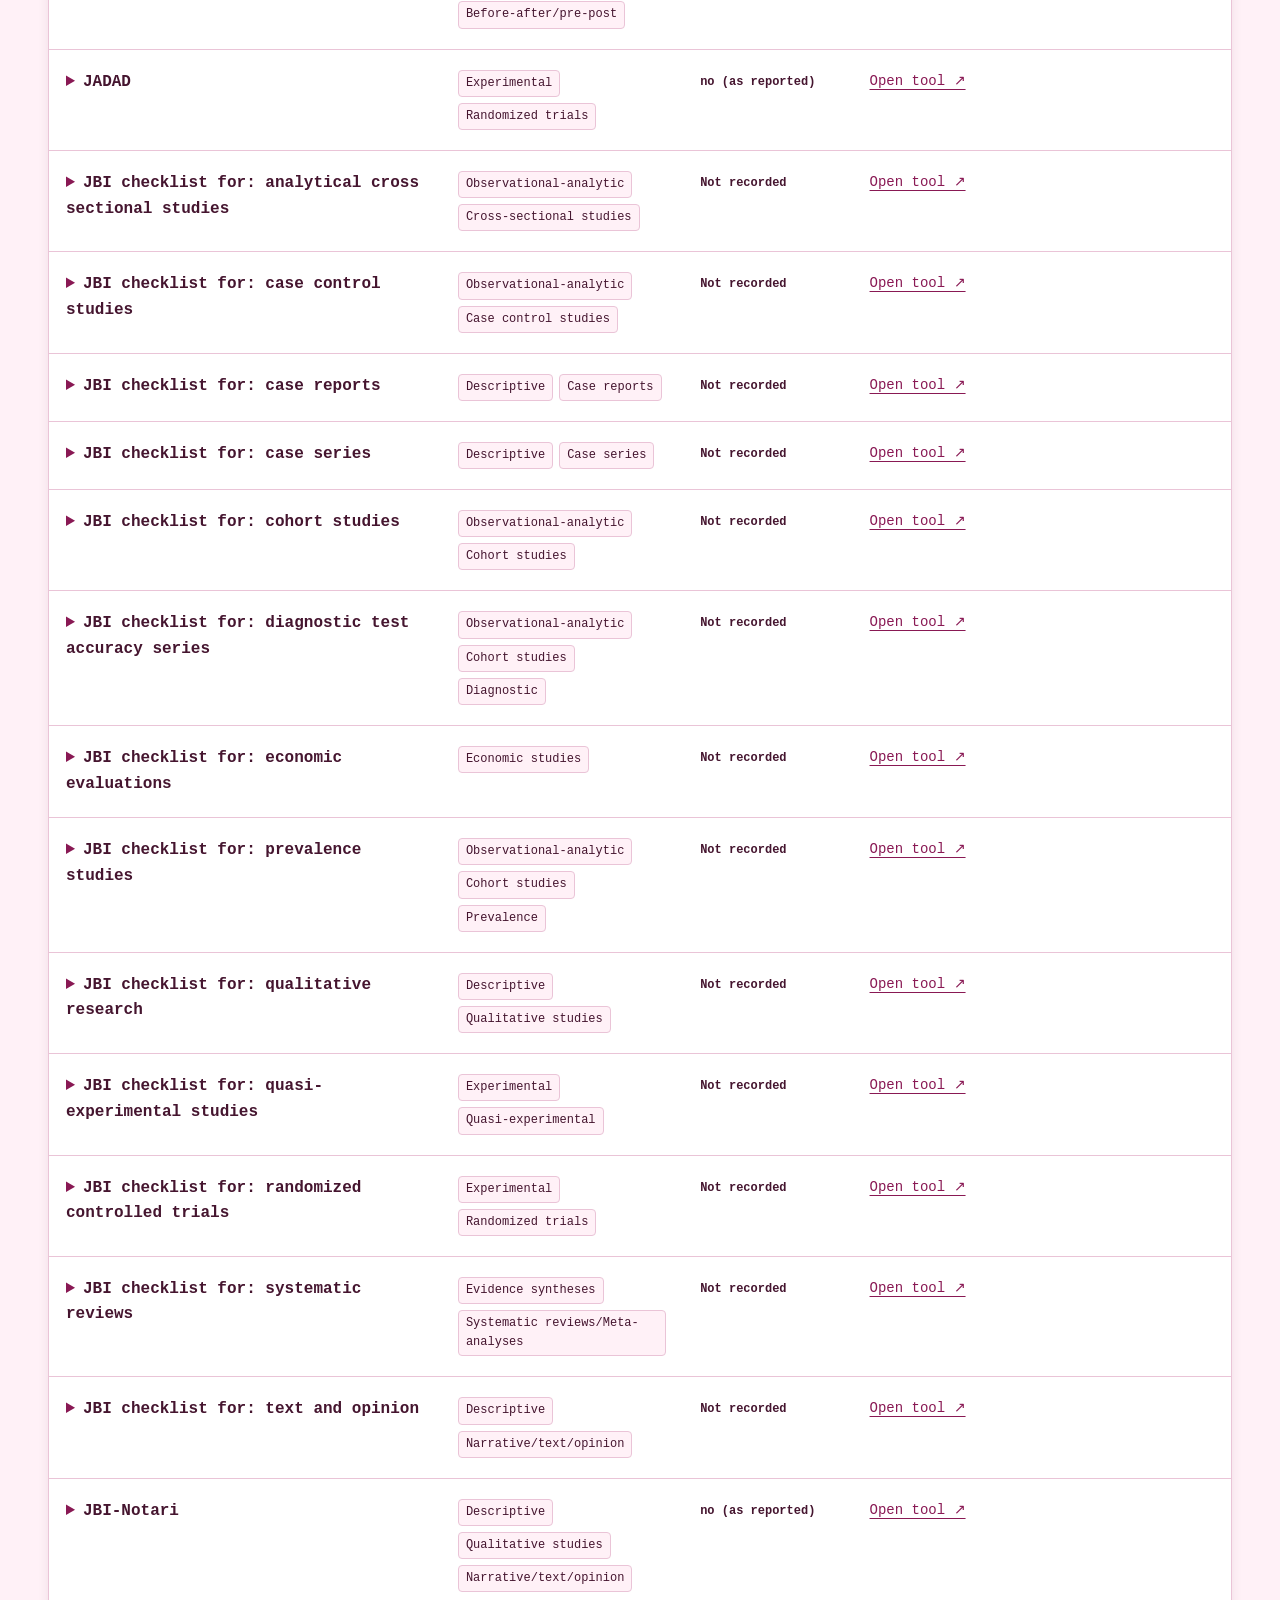
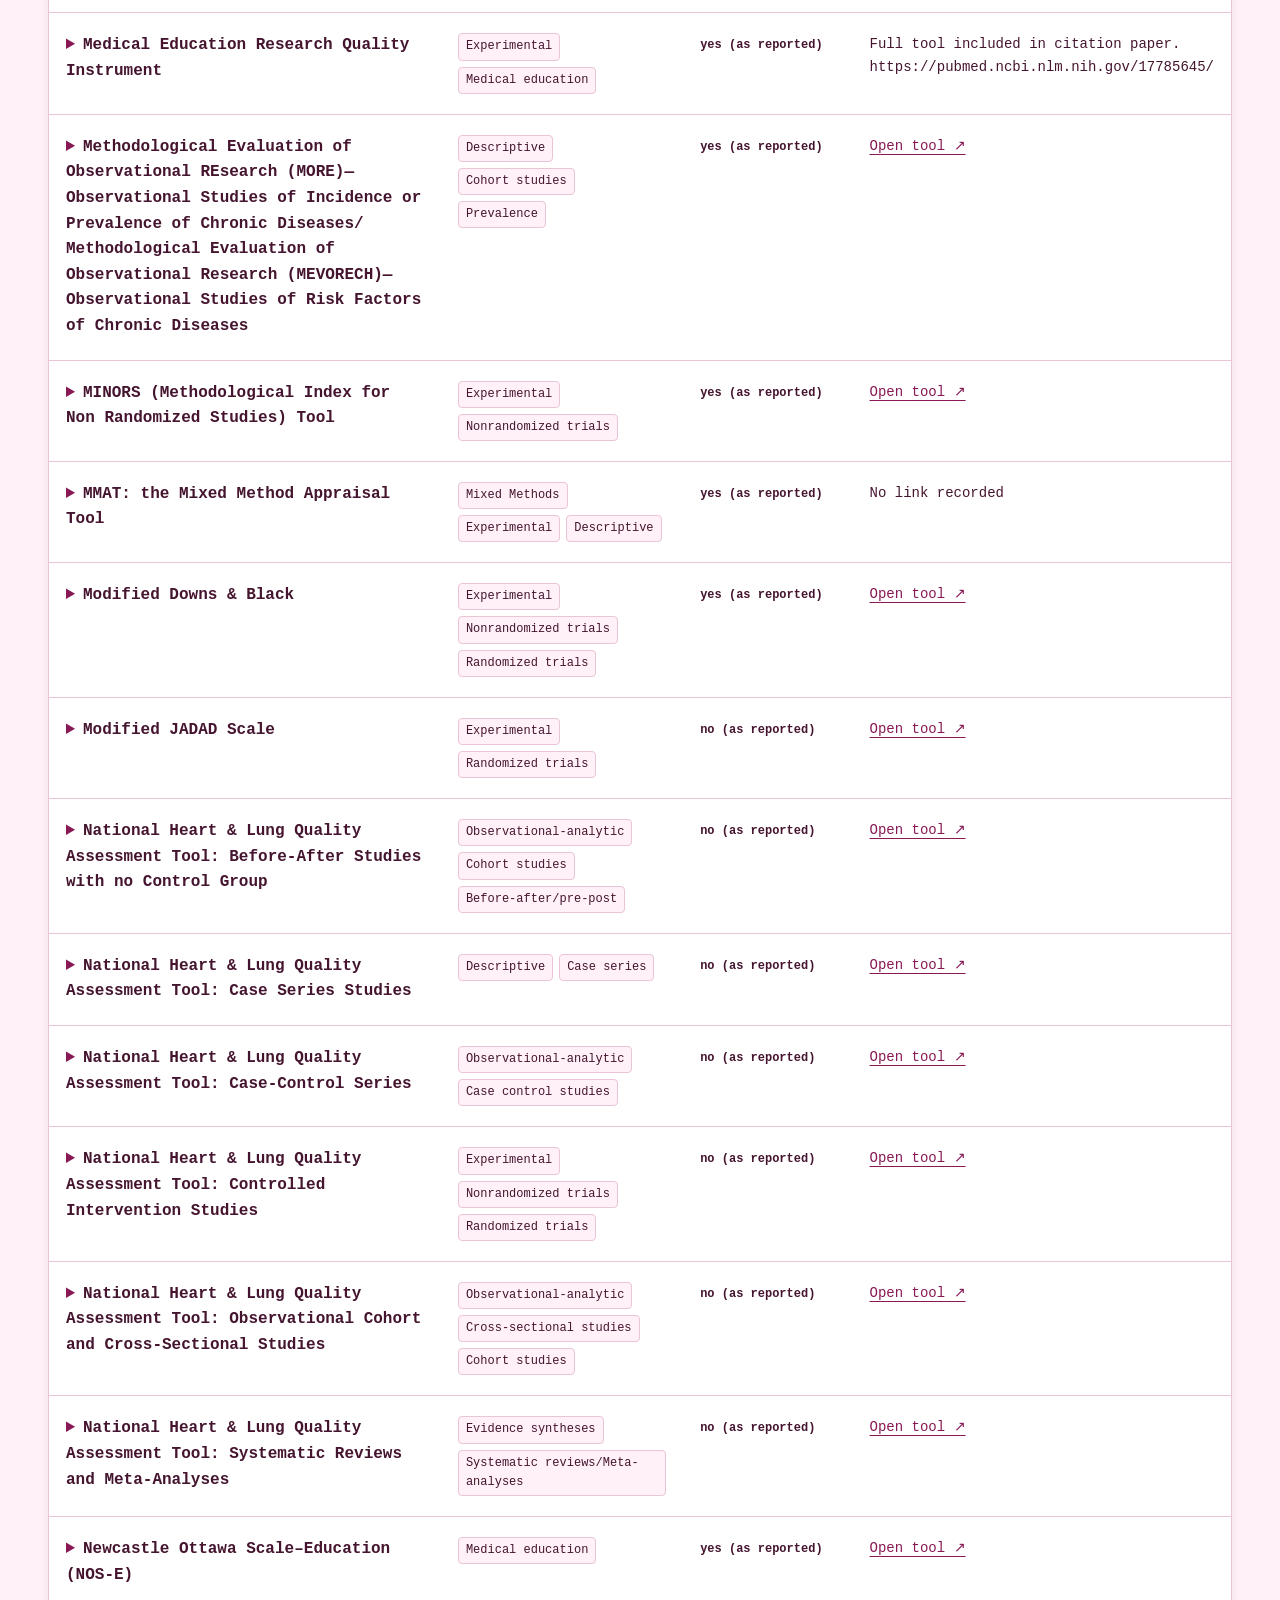
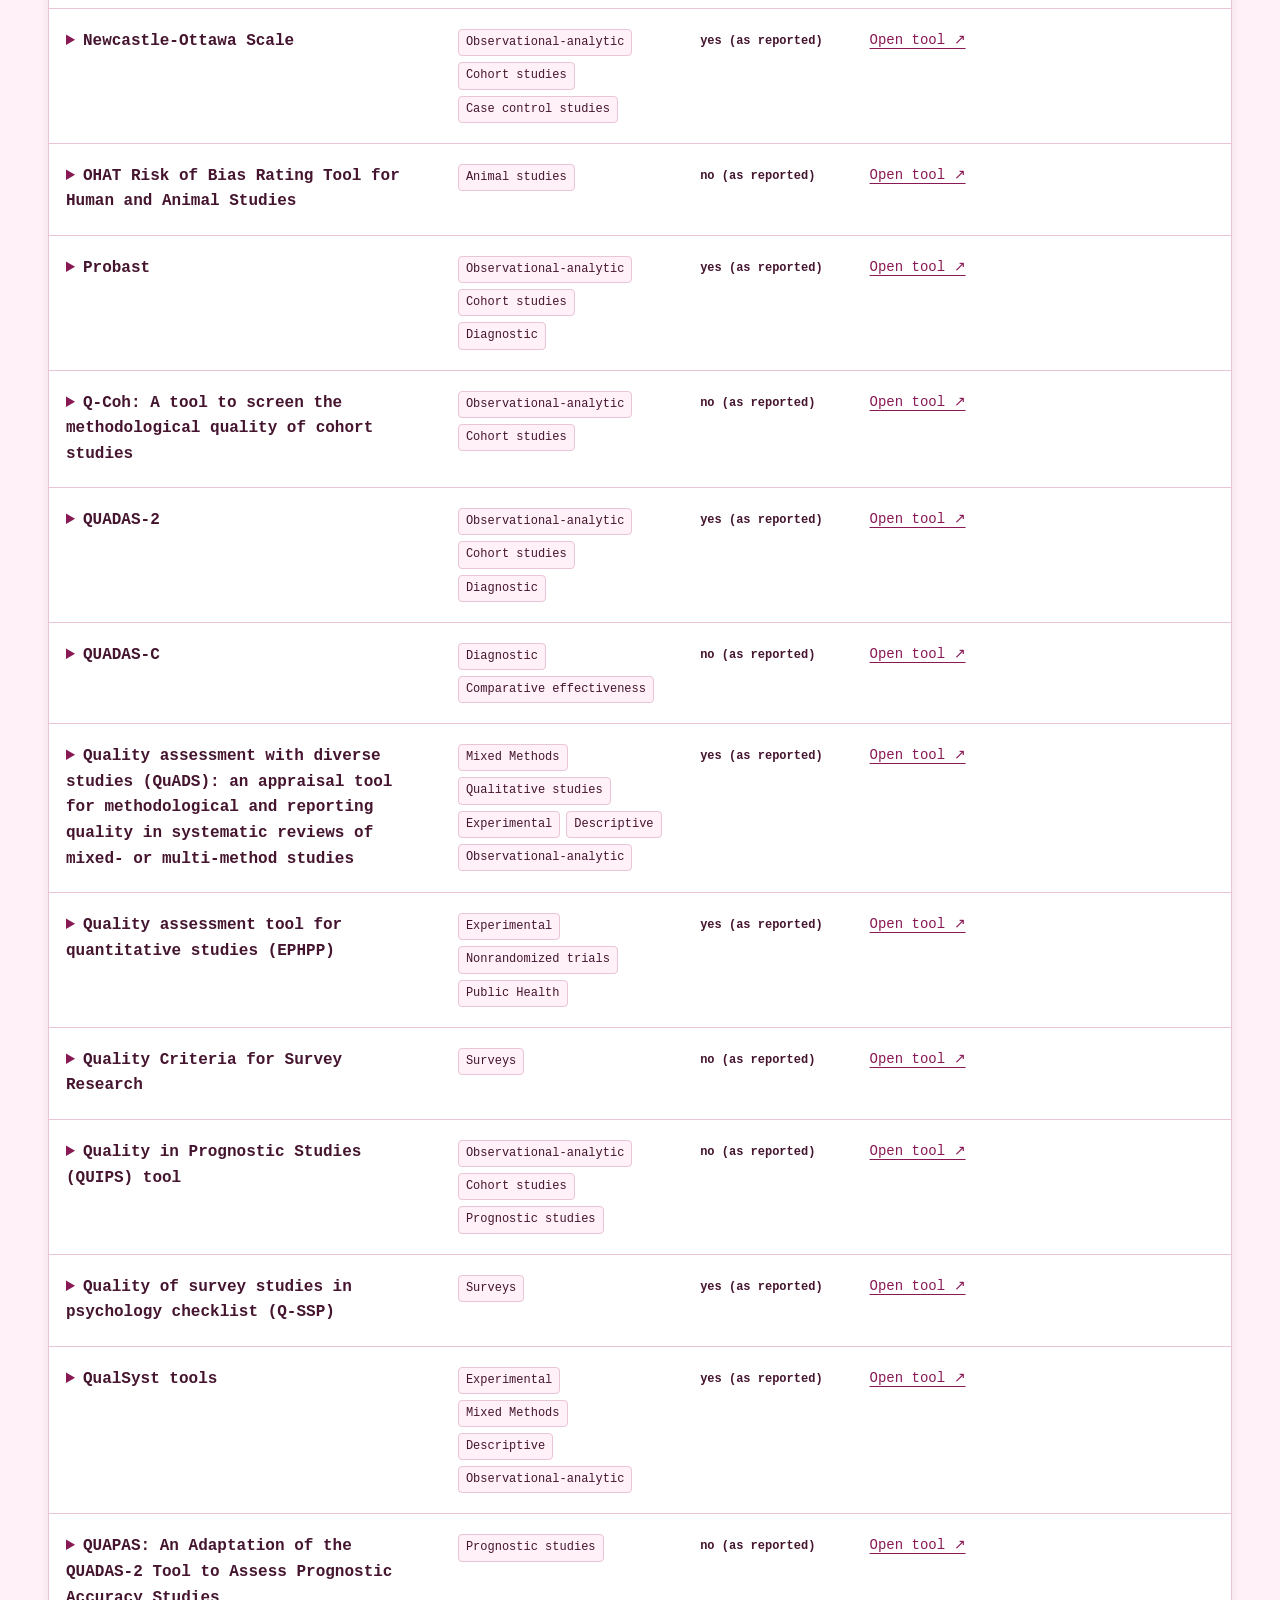
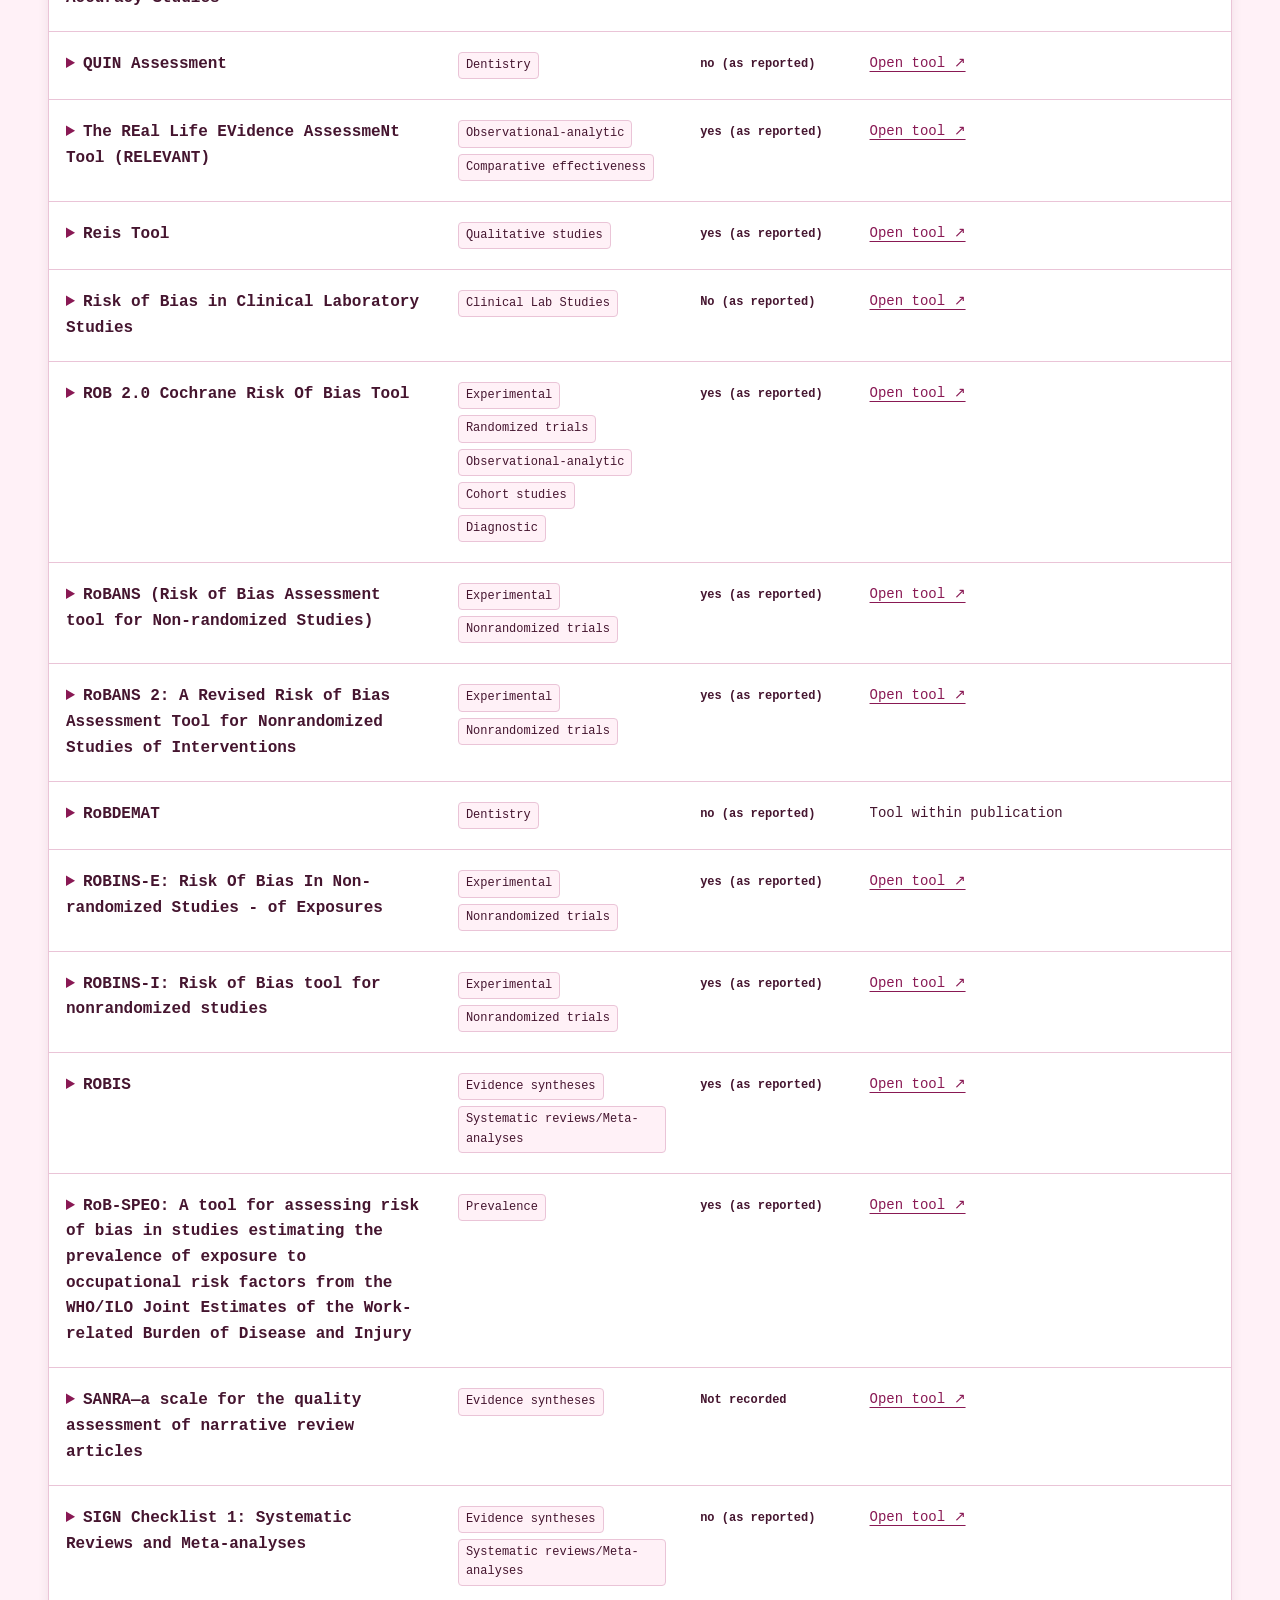
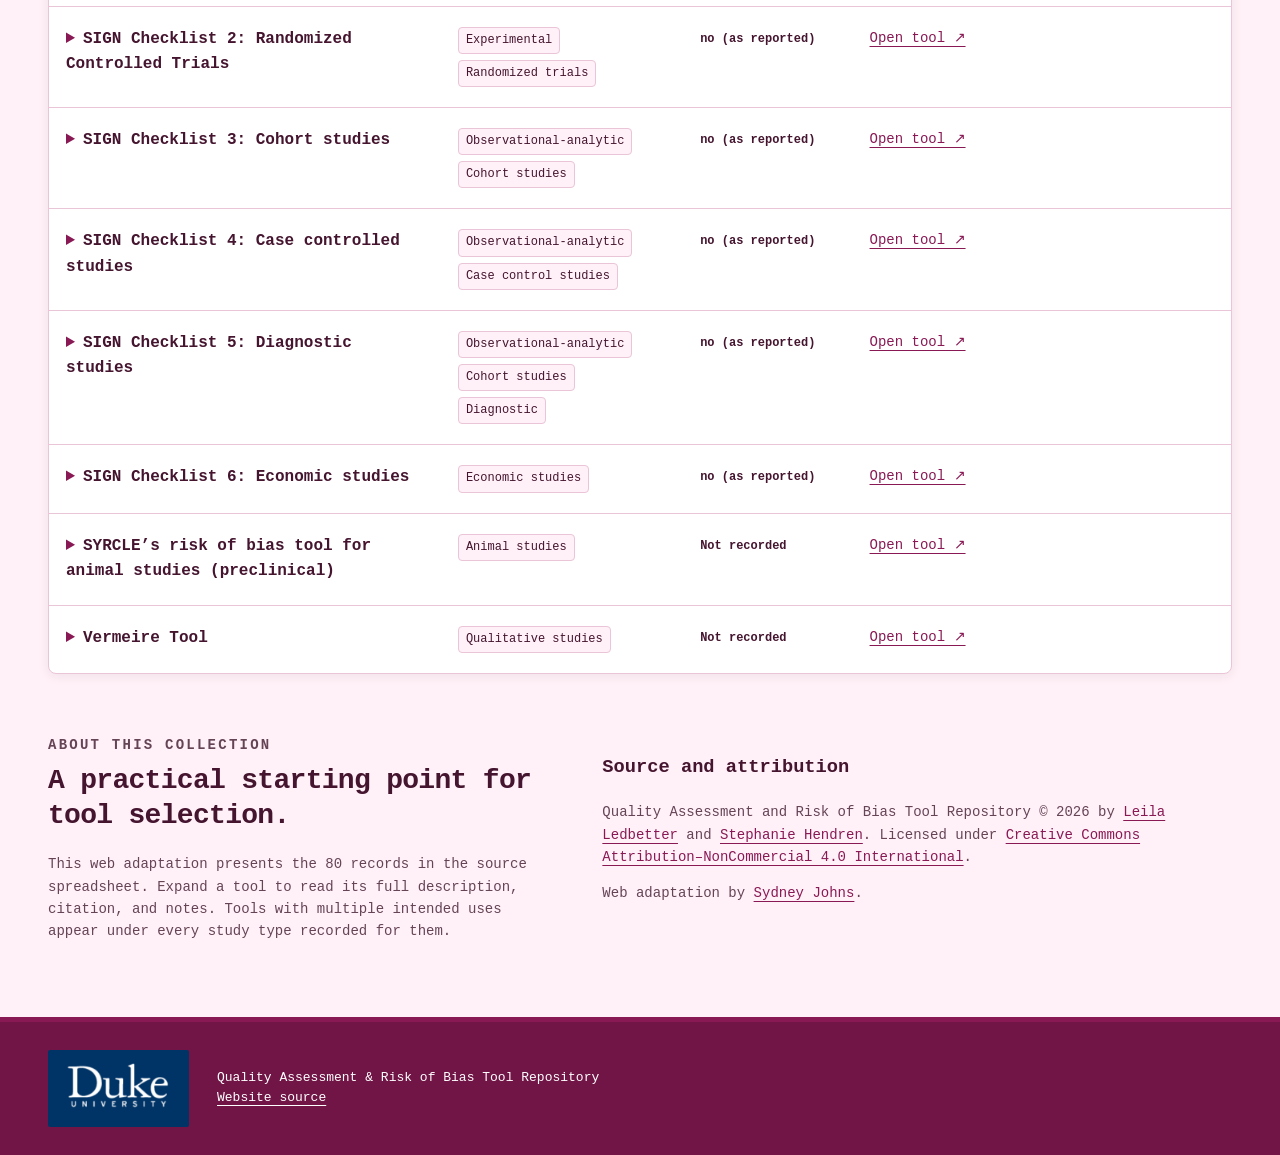
==== commit dd57cf89: "Give the homepage a pink theme and Courier New typography" ====
--- a/index.html
+++ b/index.html
@@ -1,5 +1,67 @@
 <!doctype html>
-<html lang="en"><head><meta charset="utf-8"><meta name="viewport" content="width=device-width,initial-scale=1"><title>Quality Assessment & Risk of Bias Tool Repository</title><link rel="stylesheet" href="styles.css"><script src="vendor/xlsx.mini.min.js" defer></script><script src="workbook.js?v=google-sheets-1" defer></script><script src="app.js?v=google-sheets-1" defer></script></head><body>
+<html lang="en"><head><meta charset="utf-8"><meta name="viewport" content="width=device-width,initial-scale=1"><title>Quality Assessment & Risk of Bias Tool Repository</title><link rel="stylesheet" href="styles.css">
+<style>
+  :root {
+    --ink: #45152f;
+    --muted: #654456;
+    --line: #eac4d7;
+    --paper: #fff1f7;
+    --accent: #ffe3f0;
+    --rose: #891954;
+    --rose-dark: #701546;
+    --rose-light: #f9d6e8;
+  }
+
+  body, h1 {
+    font-family: "Courier New", Courier, monospace;
+  }
+
+  a, summary::marker, .skip:focus {
+    color: var(--rose);
+  }
+
+  header, footer {
+    background: var(--rose-dark);
+    border-top-color: var(--rose);
+  }
+
+  .intro {
+    color: #ffe8f3;
+  }
+
+  .button, main a:hover, th {
+    color: var(--ink);
+  }
+
+  .button:hover, button:hover, th {
+    background: var(--rose-light);
+  }
+
+  input, select, button {
+    border-color: #c28ba7;
+  }
+
+  button:hover, input:focus, select:focus, th {
+    border-color: var(--rose);
+  }
+
+  .table-wrap {
+    box-shadow: 0 2px 12px #45152f14;
+  }
+
+  tbody tr:hover, .tag {
+    background: var(--paper);
+  }
+
+  :focus-visible {
+    outline-color: var(--rose);
+  }
+
+  header :focus-visible, footer :focus-visible {
+    outline-color: #ffbbdc;
+  }
+</style>
+<script src="vendor/xlsx.mini.min.js" defer></script><script src="workbook.js?v=google-sheets-1" defer></script><script src="app.js?v=google-sheets-1" defer></script></head><body>
 <a class="skip" href="#directory">Skip to directory</a>
 <header><nav><div class="brand-group"><a class="duke-brand" href="https://www.duke.edu/" aria-label="Duke University home"><img src="[data-uri]" alt="Duke University" width="282" height="142"></a><span class="brand">EVIDENCE SYNTHESIS RESOURCES</span></div><div class="nav-links"><a href="#about">About this collection</a><a href="authors.html">About the authors</a></div></nav><div class="hero"><p class="eyebrow">FIND A TOOL FOR YOUR STUDY DESIGN</p><h1>Quality Assessment &amp;<br>Risk of Bias Tool Repository</h1><p class="intro">Explore assessment tools for evidence synthesis. Filter by study type, read the descriptions, and follow the original sources to find a tool that fits your project.</p><p class="intro"><em>Developed at Duke University Medical Center Library and Archives</em></p><div class="actions"><a id="download-source" class="button" href="source-workbook.xlsx" download>Download tool data ↗</a><a href="https://osf.io/ws824/">Original OSF repository ↗</a></div></div></header>
 <main><section class="summary" aria-label="Collection summary"><div><strong id="total">—</strong> tools in the spreadsheet</div><div><strong id="types">—</strong> study types / intended uses</div><div>Data source<br><strong class="date"><a id="source-link" href="source-workbook.xlsx">Loading source…</a></strong></div></section>
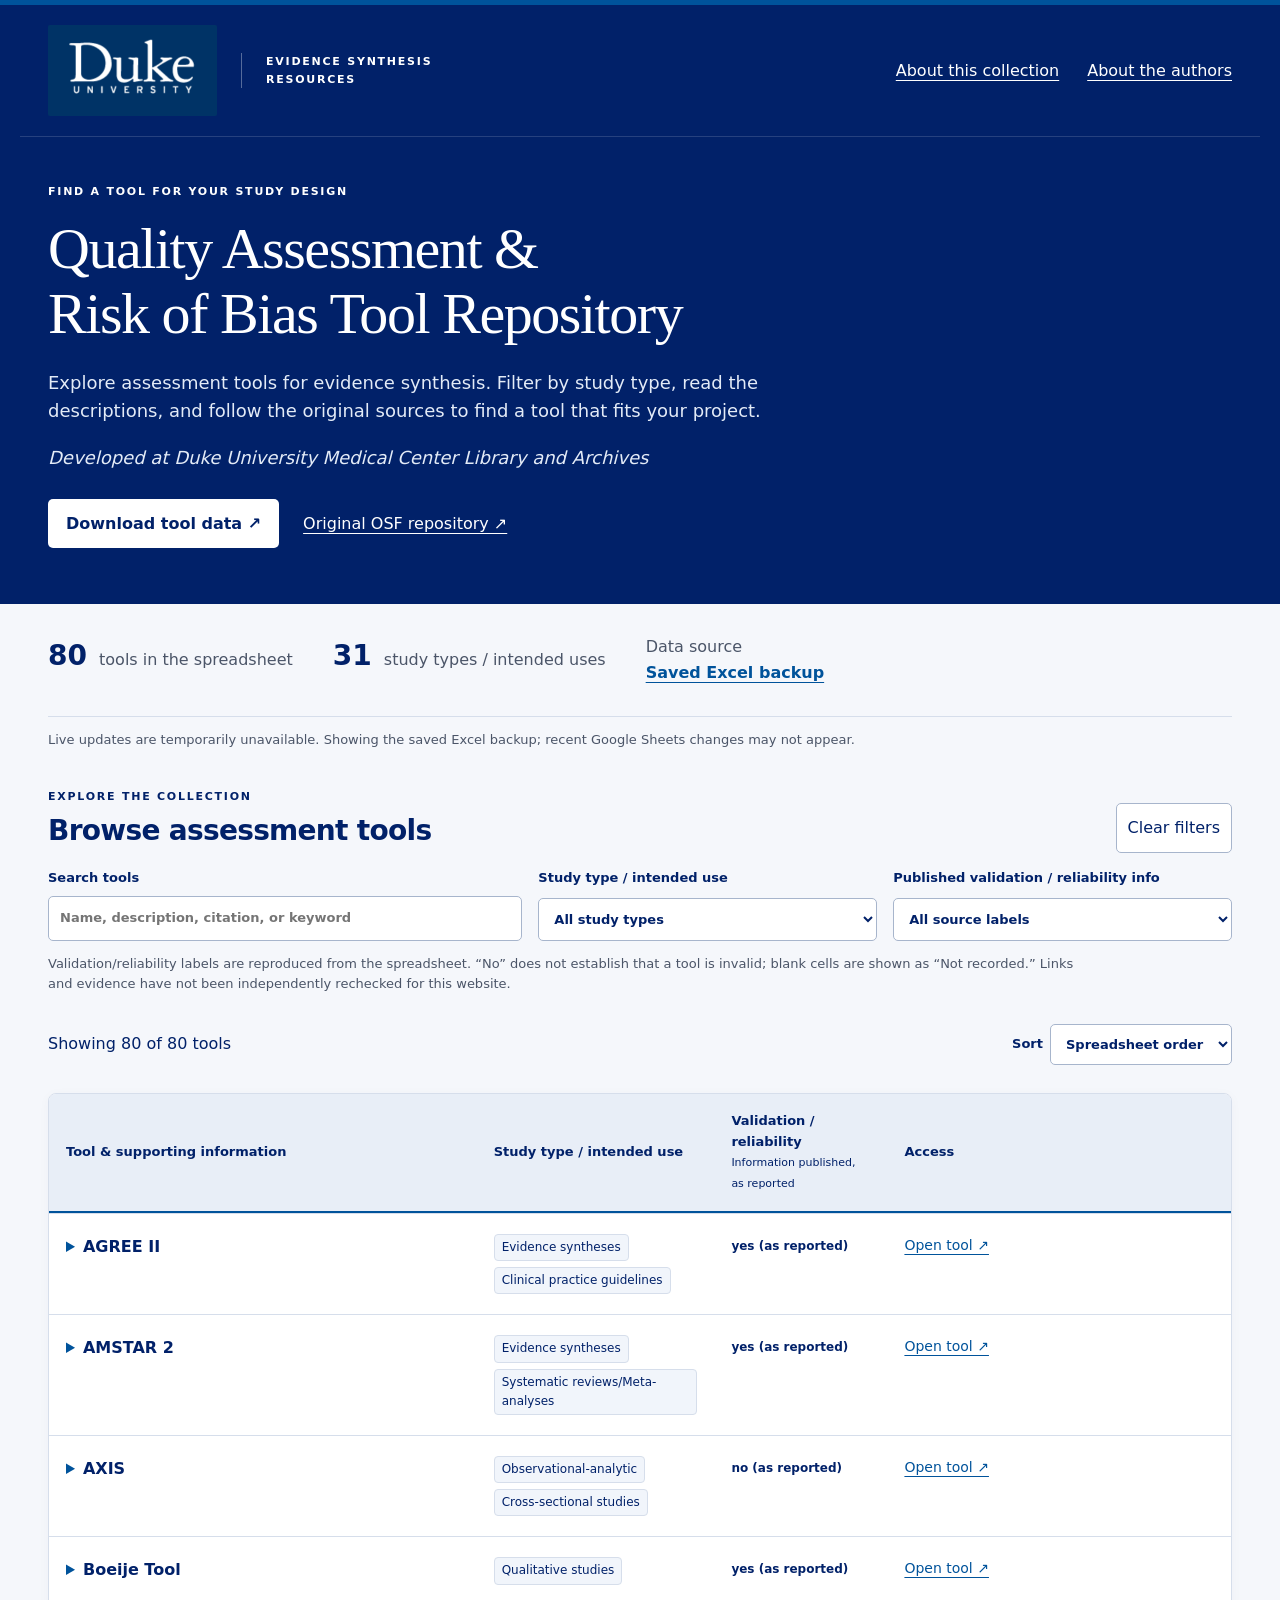
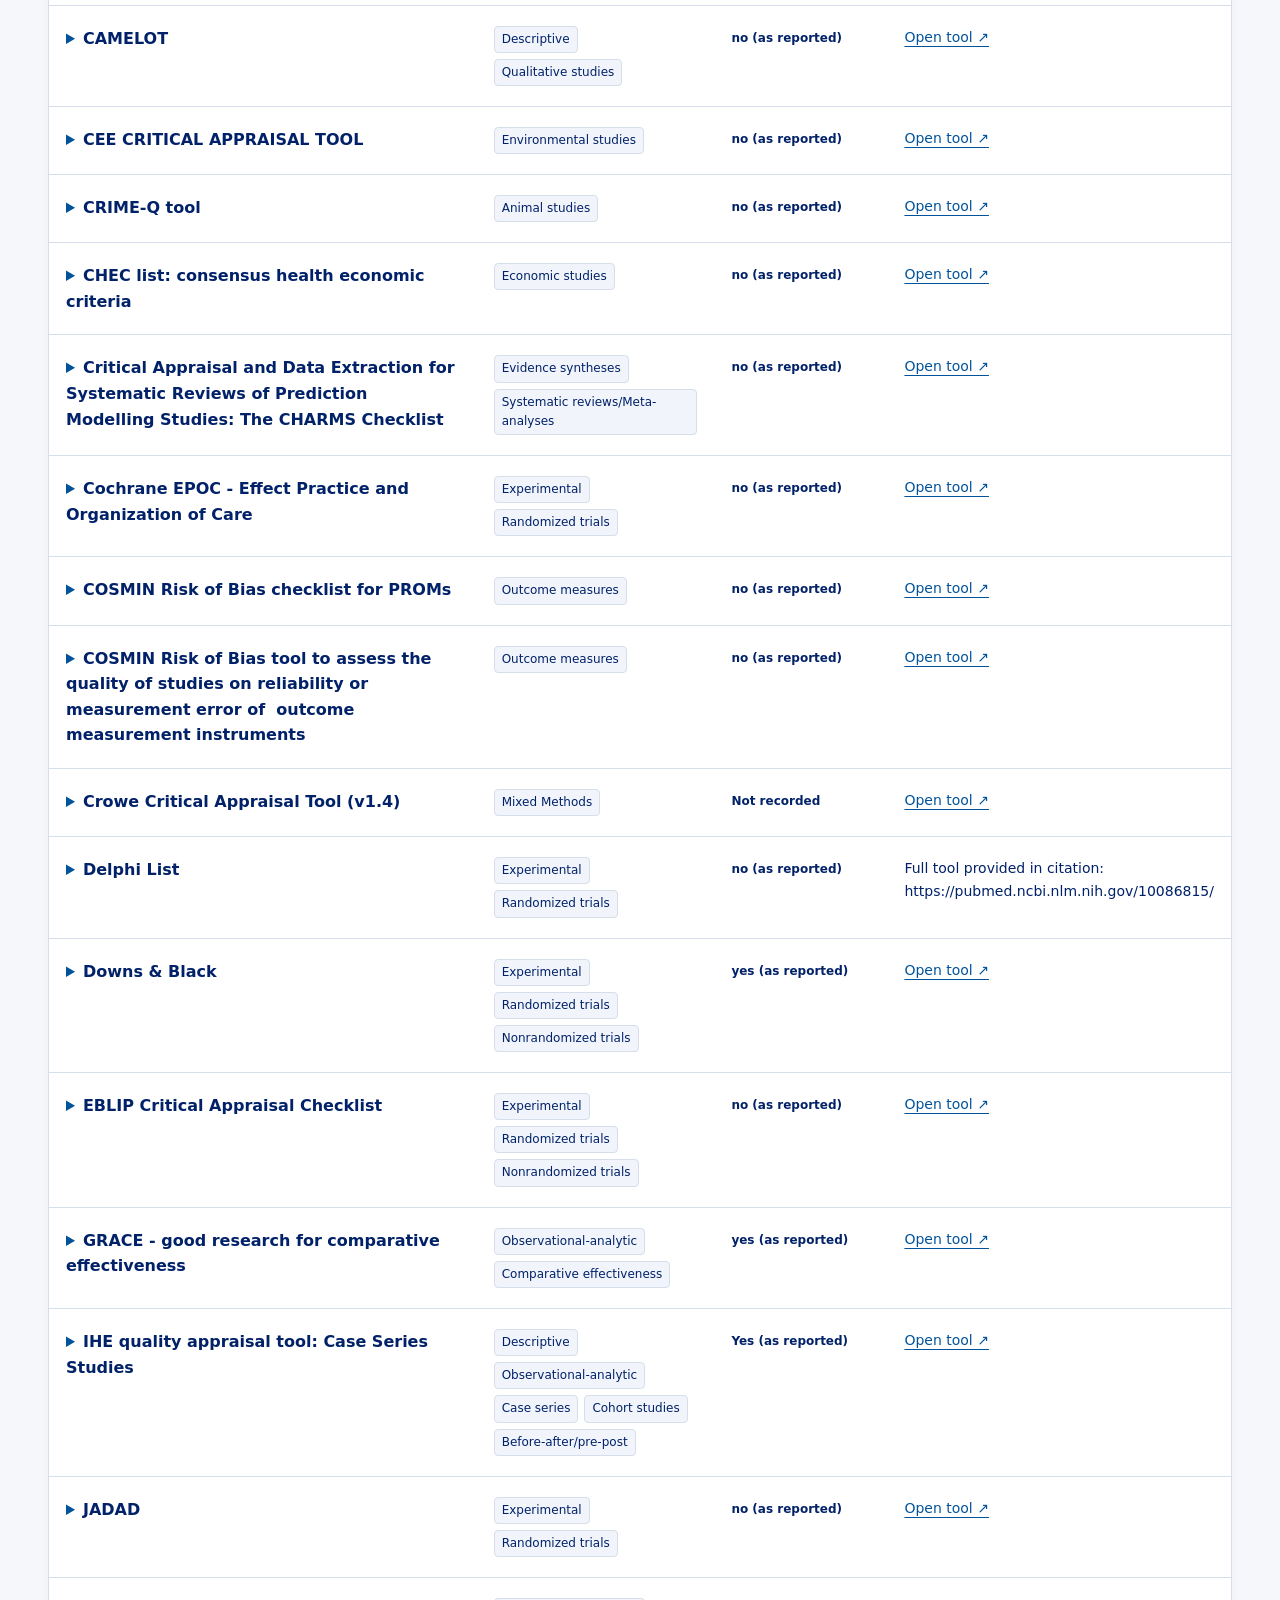
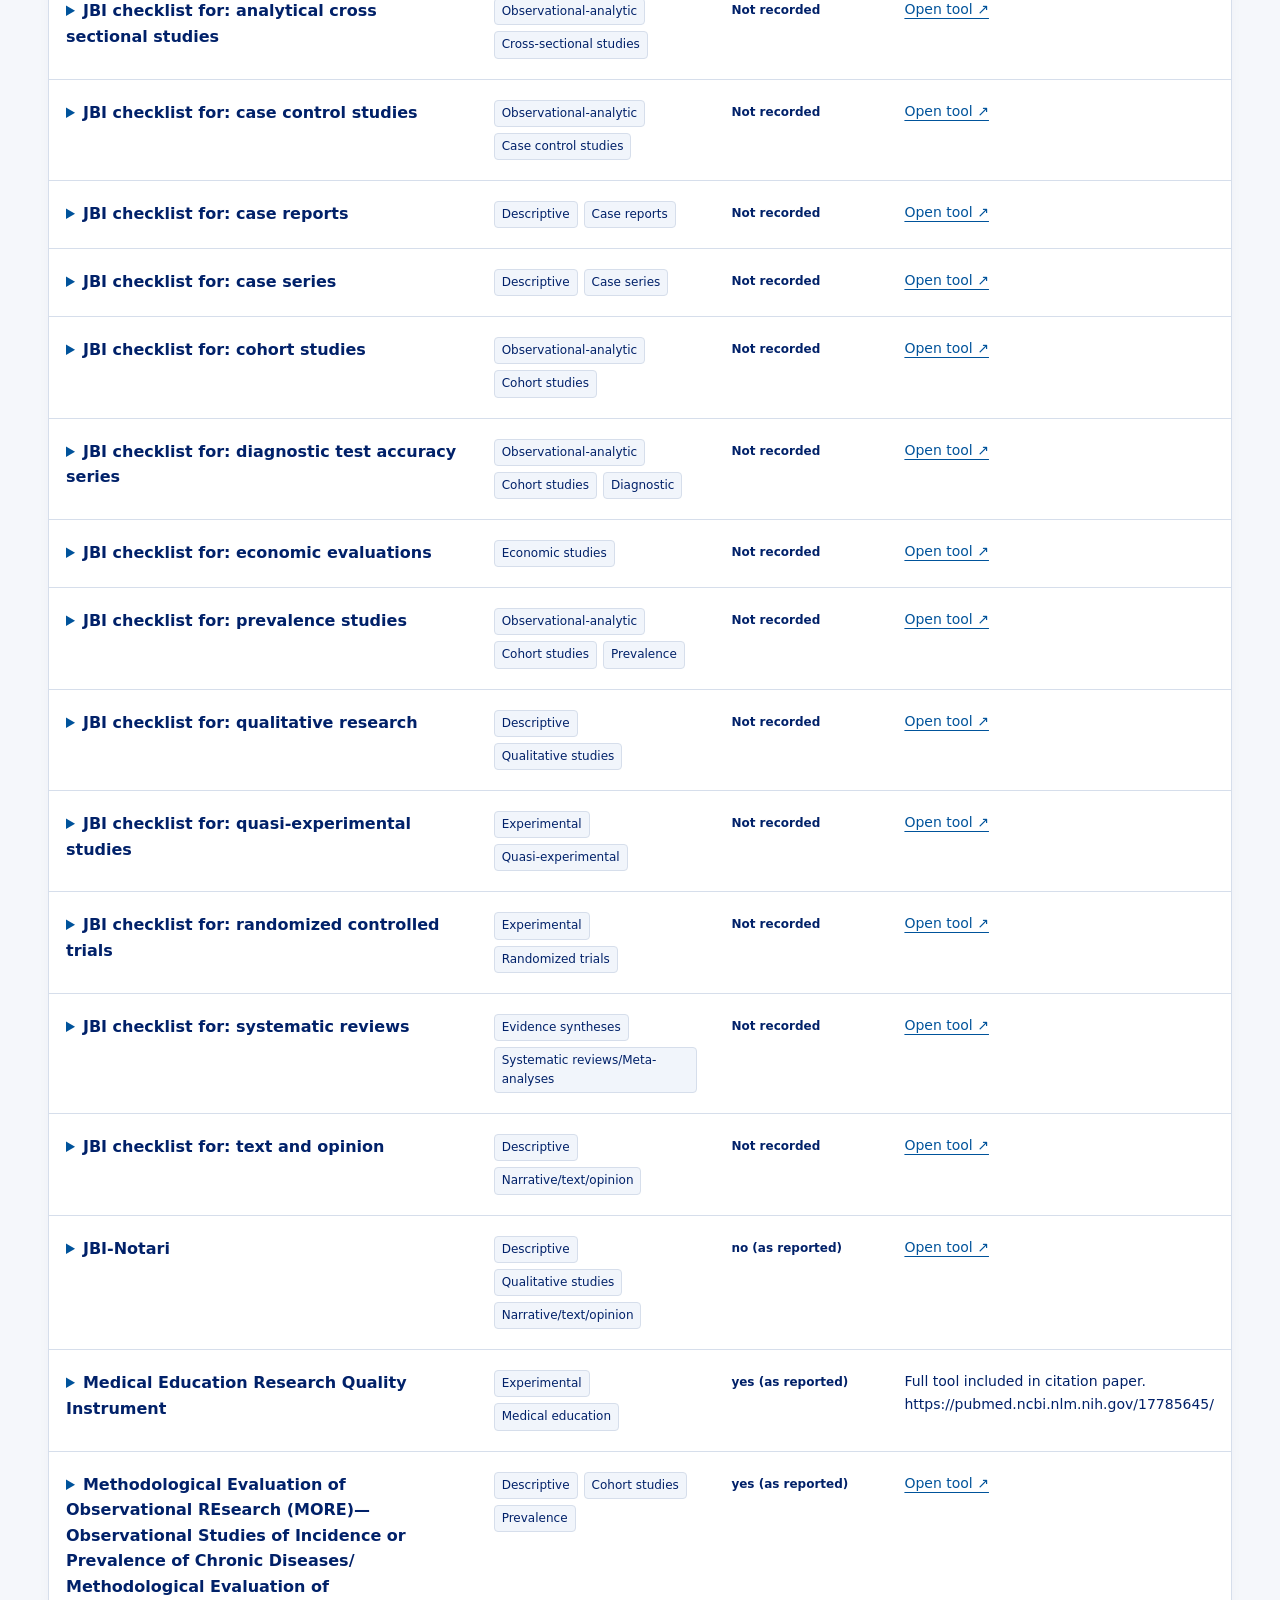
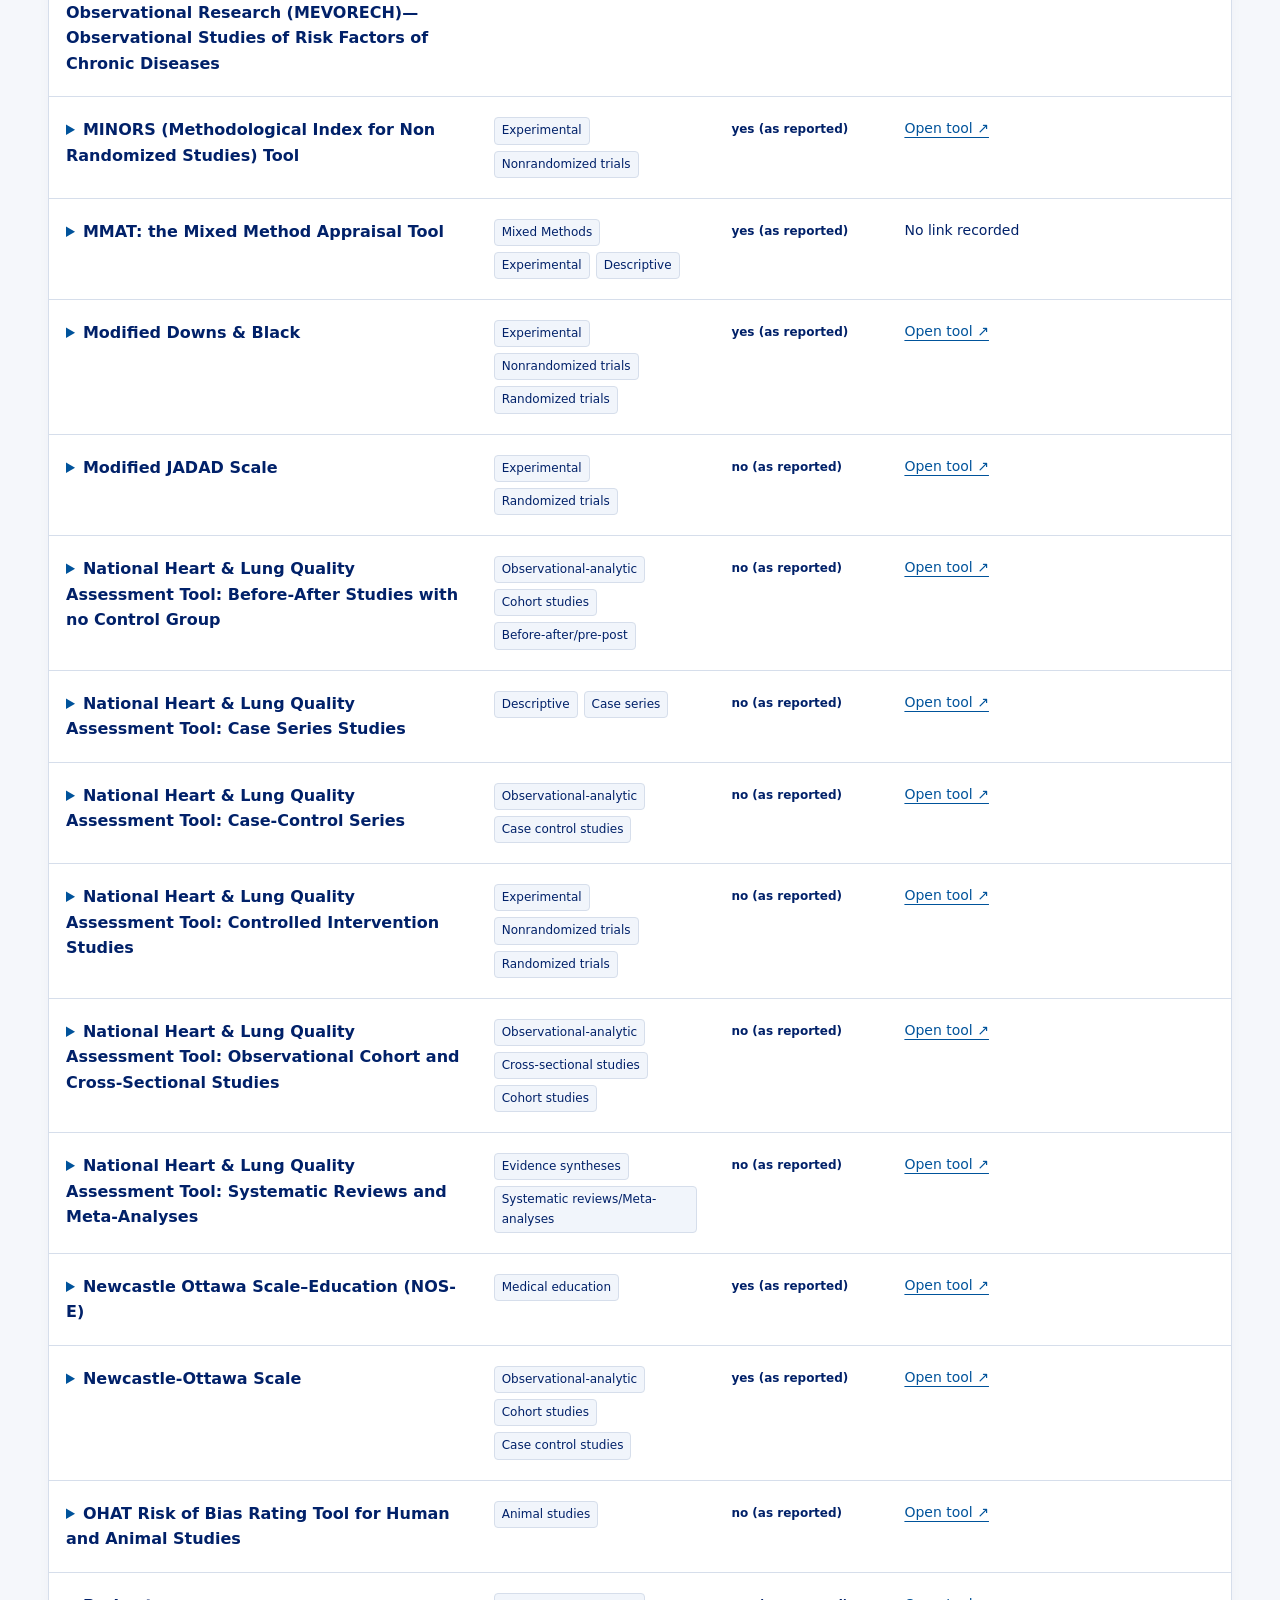
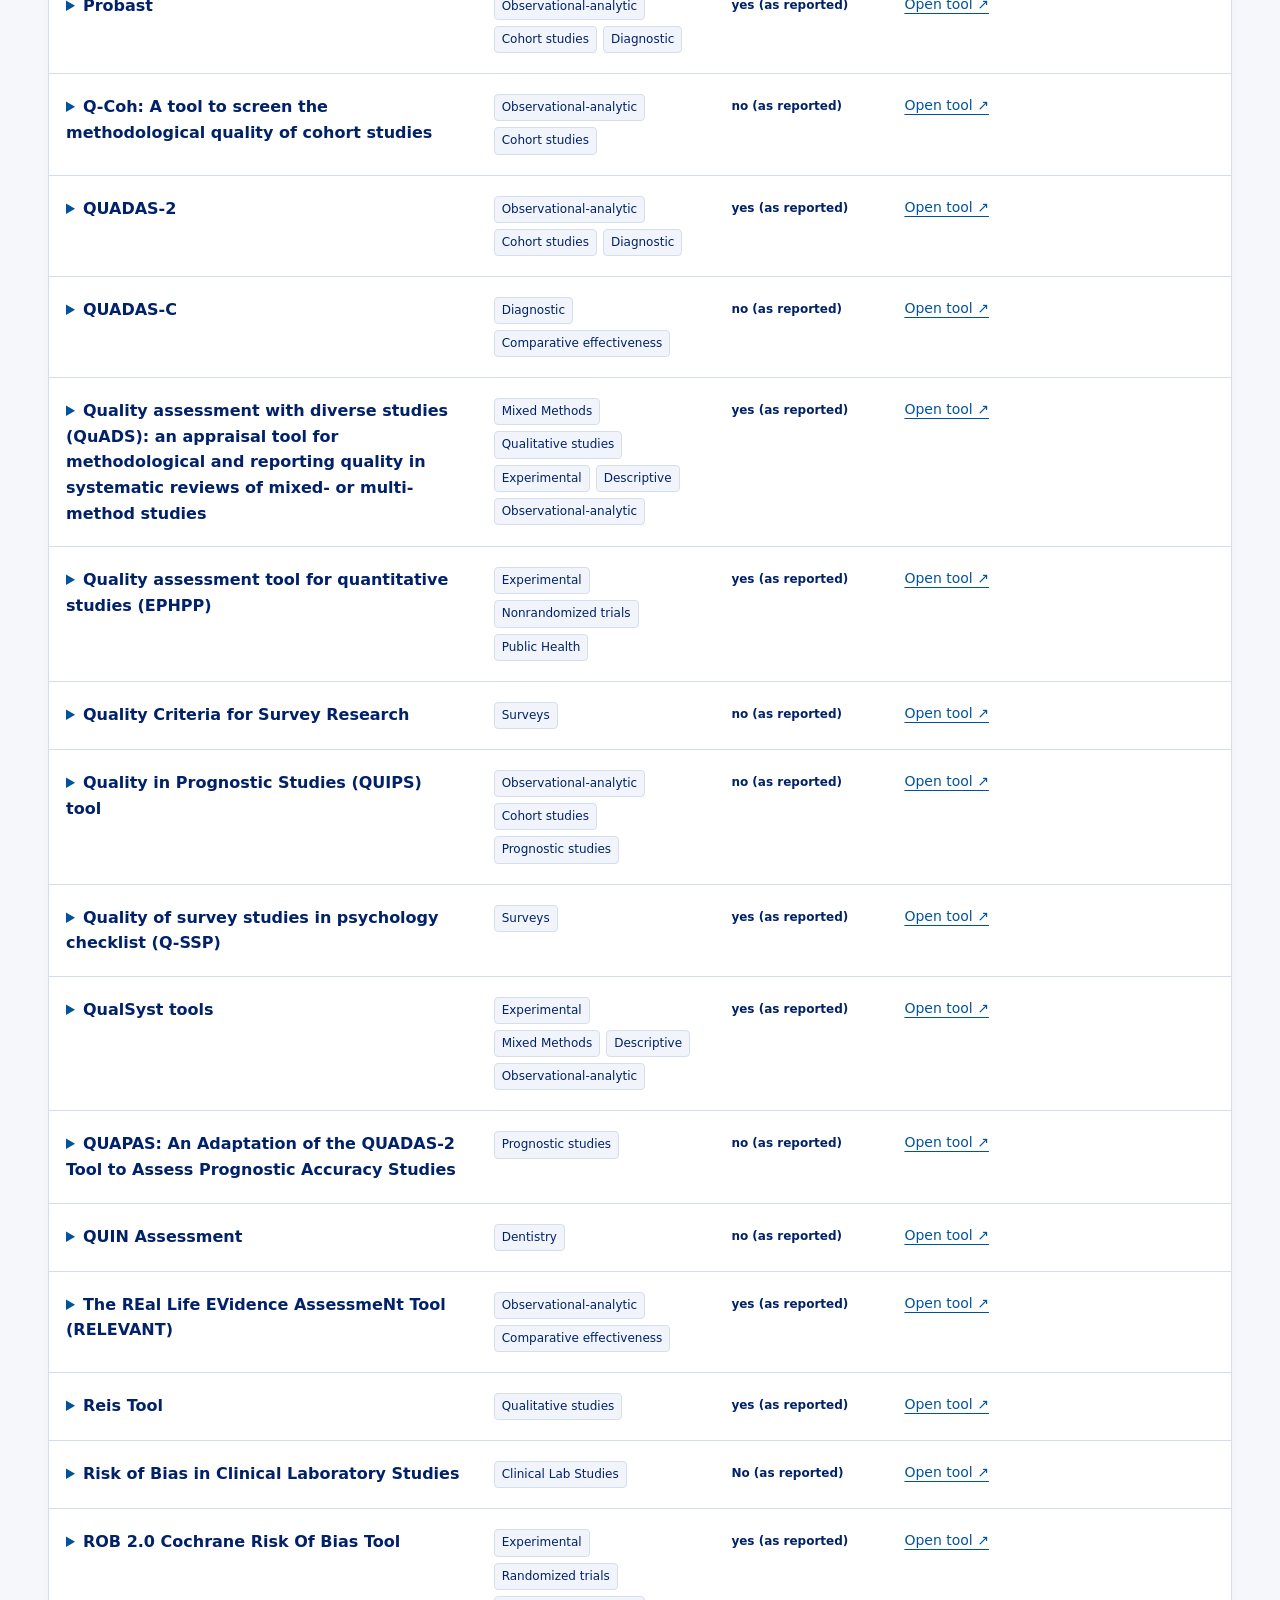
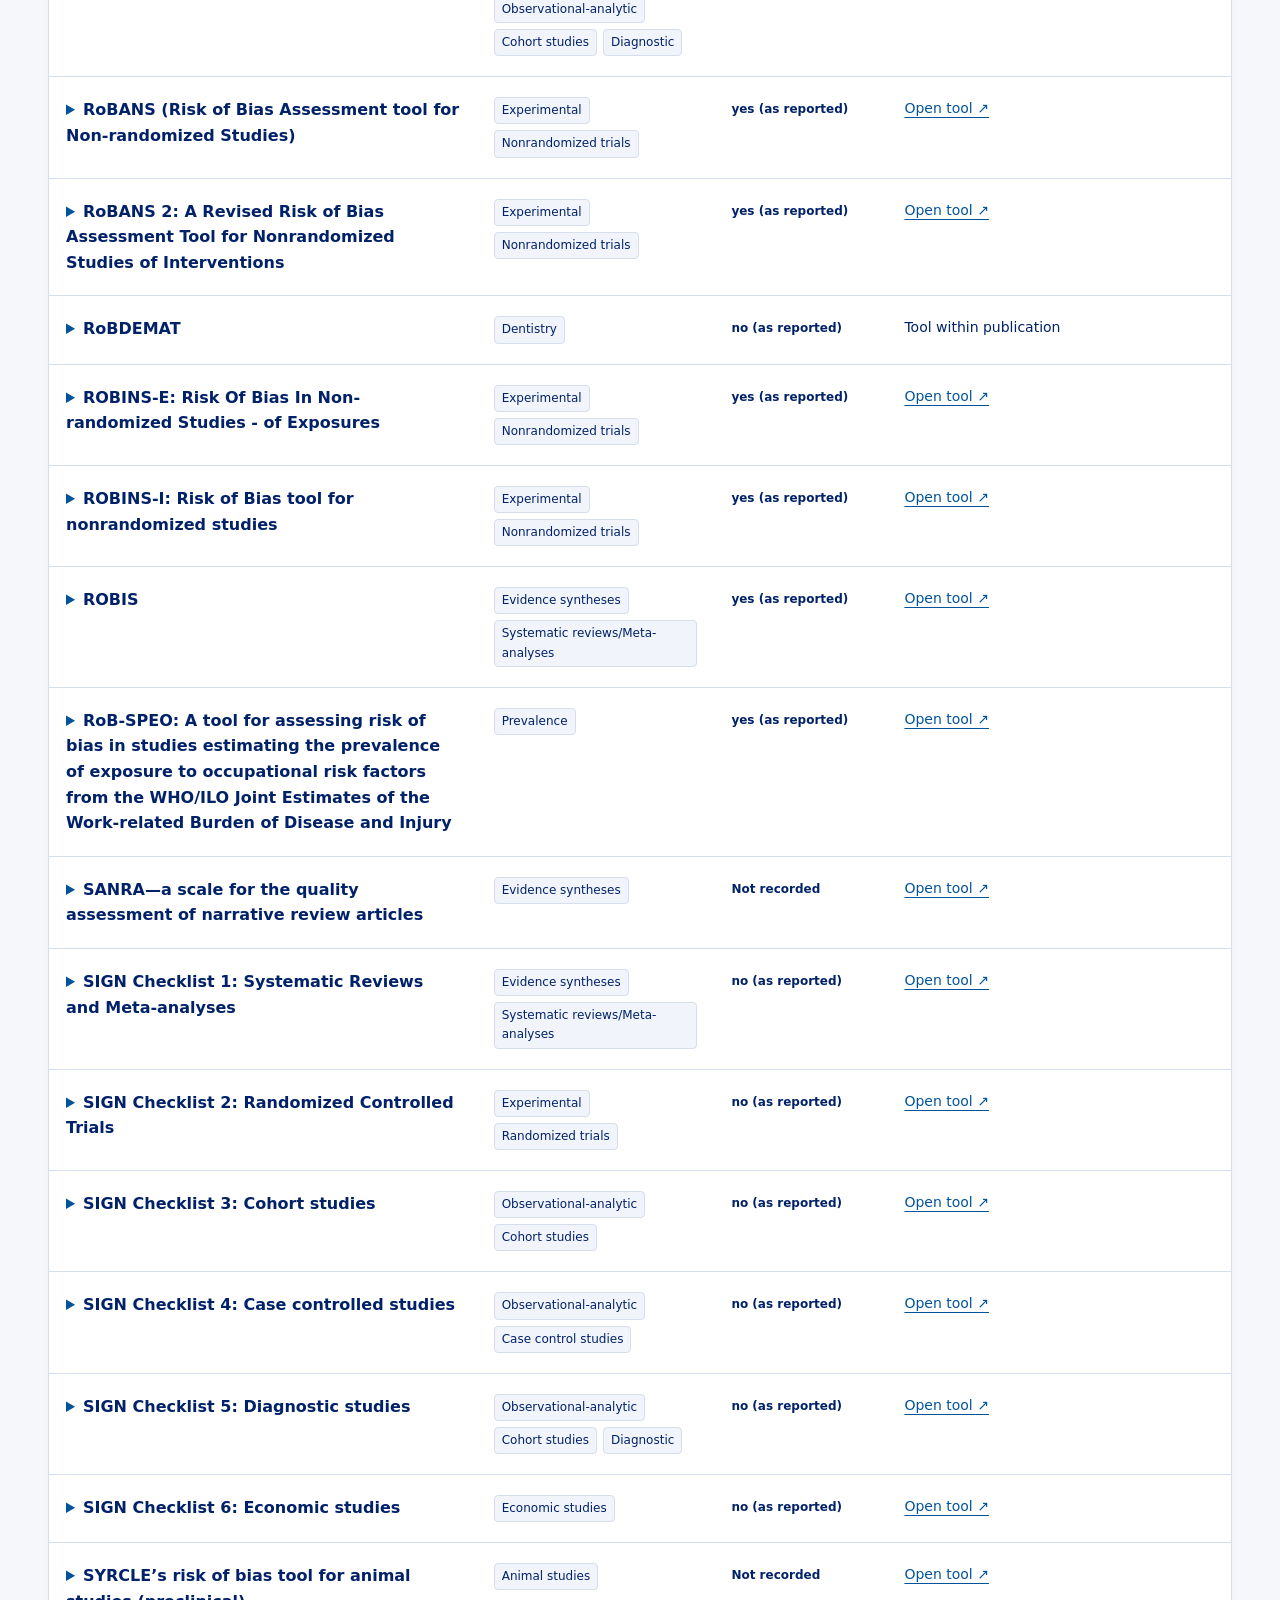
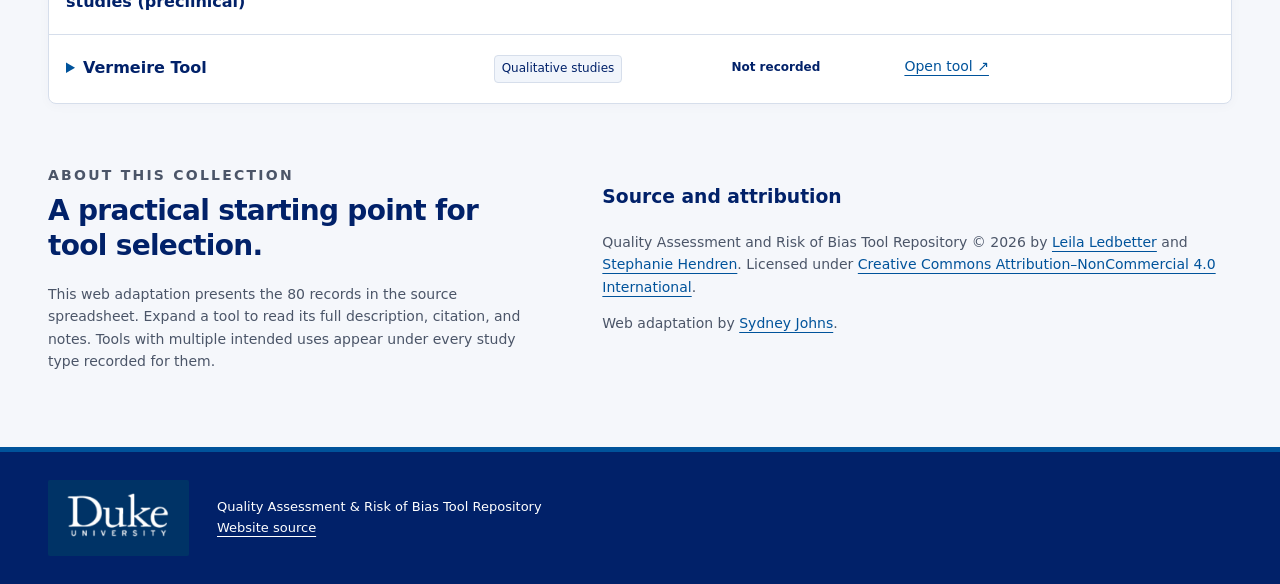
==== commit d1b68d8c: "Revert "Give the homepage a pink theme and Courier New typography" This reverts commit dd57cf890a68b" ====
--- a/index.html
+++ b/index.html
@@ -1,67 +1,5 @@
 <!doctype html>
-<html lang="en"><head><meta charset="utf-8"><meta name="viewport" content="width=device-width,initial-scale=1"><title>Quality Assessment & Risk of Bias Tool Repository</title><link rel="stylesheet" href="styles.css">
-<style>
-  :root {
-    --ink: #45152f;
-    --muted: #654456;
-    --line: #eac4d7;
-    --paper: #fff1f7;
-    --accent: #ffe3f0;
-    --rose: #891954;
-    --rose-dark: #701546;
-    --rose-light: #f9d6e8;
-  }
-
-  body, h1 {
-    font-family: "Courier New", Courier, monospace;
-  }
-
-  a, summary::marker, .skip:focus {
-    color: var(--rose);
-  }
-
-  header, footer {
-    background: var(--rose-dark);
-    border-top-color: var(--rose);
-  }
-
-  .intro {
-    color: #ffe8f3;
-  }
-
-  .button, main a:hover, th {
-    color: var(--ink);
-  }
-
-  .button:hover, button:hover, th {
-    background: var(--rose-light);
-  }
-
-  input, select, button {
-    border-color: #c28ba7;
-  }
-
-  button:hover, input:focus, select:focus, th {
-    border-color: var(--rose);
-  }
-
-  .table-wrap {
-    box-shadow: 0 2px 12px #45152f14;
-  }
-
-  tbody tr:hover, .tag {
-    background: var(--paper);
-  }
-
-  :focus-visible {
-    outline-color: var(--rose);
-  }
-
-  header :focus-visible, footer :focus-visible {
-    outline-color: #ffbbdc;
-  }
-</style>
-<script src="vendor/xlsx.mini.min.js" defer></script><script src="workbook.js?v=google-sheets-1" defer></script><script src="app.js?v=google-sheets-1" defer></script></head><body>
+<html lang="en"><head><meta charset="utf-8"><meta name="viewport" content="width=device-width,initial-scale=1"><title>Quality Assessment & Risk of Bias Tool Repository</title><link rel="stylesheet" href="styles.css"><script src="vendor/xlsx.mini.min.js" defer></script><script src="workbook.js?v=google-sheets-1" defer></script><script src="app.js?v=google-sheets-1" defer></script></head><body>
 <a class="skip" href="#directory">Skip to directory</a>
 <header><nav><div class="brand-group"><a class="duke-brand" href="https://www.duke.edu/" aria-label="Duke University home"><img src="[data-uri]" alt="Duke University" width="282" height="142"></a><span class="brand">EVIDENCE SYNTHESIS RESOURCES</span></div><div class="nav-links"><a href="#about">About this collection</a><a href="authors.html">About the authors</a></div></nav><div class="hero"><p class="eyebrow">FIND A TOOL FOR YOUR STUDY DESIGN</p><h1>Quality Assessment &amp;<br>Risk of Bias Tool Repository</h1><p class="intro">Explore assessment tools for evidence synthesis. Filter by study type, read the descriptions, and follow the original sources to find a tool that fits your project.</p><p class="intro"><em>Developed at Duke University Medical Center Library and Archives</em></p><div class="actions"><a id="download-source" class="button" href="source-workbook.xlsx" download>Download tool data ↗</a><a href="https://osf.io/ws824/">Original OSF repository ↗</a></div></div></header>
 <main><section class="summary" aria-label="Collection summary"><div><strong id="total">—</strong> tools in the spreadsheet</div><div><strong id="types">—</strong> study types / intended uses</div><div>Data source<br><strong class="date"><a id="source-link" href="source-workbook.xlsx">Loading source…</a></strong></div></section>
